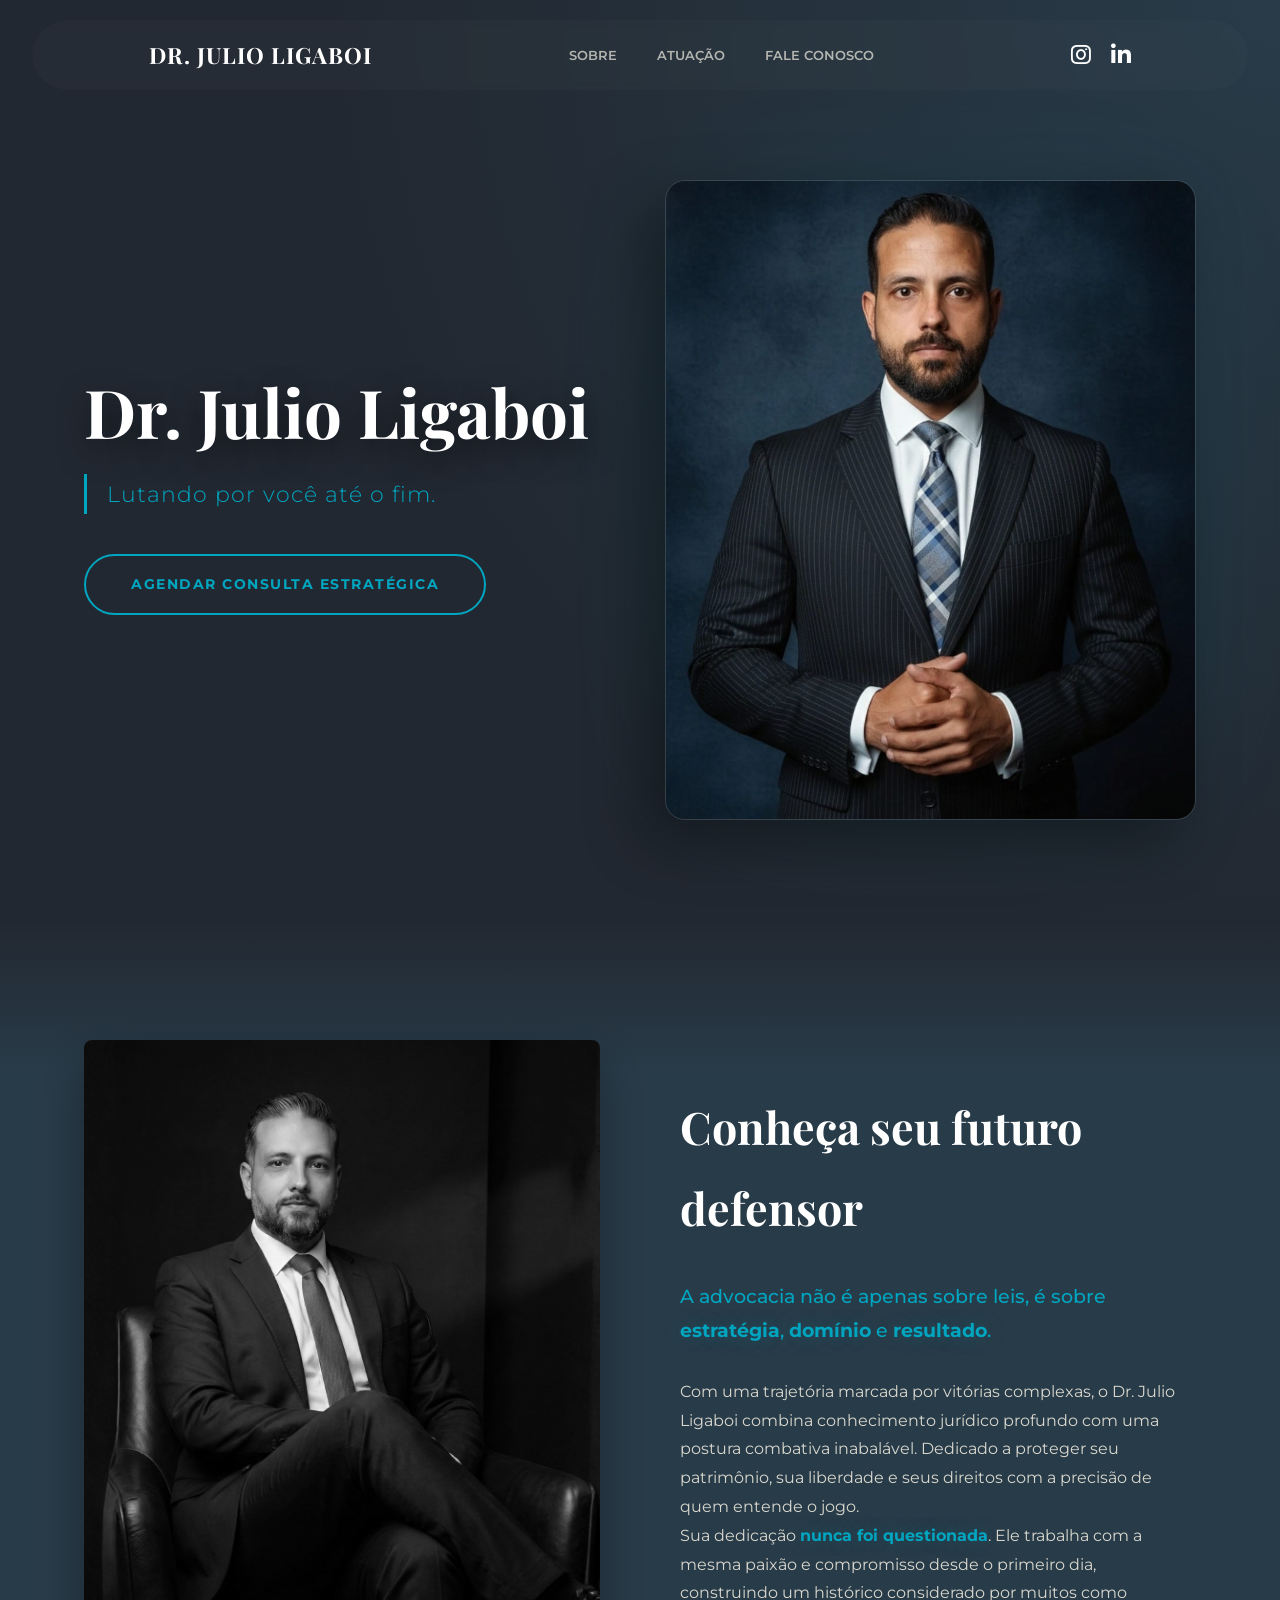
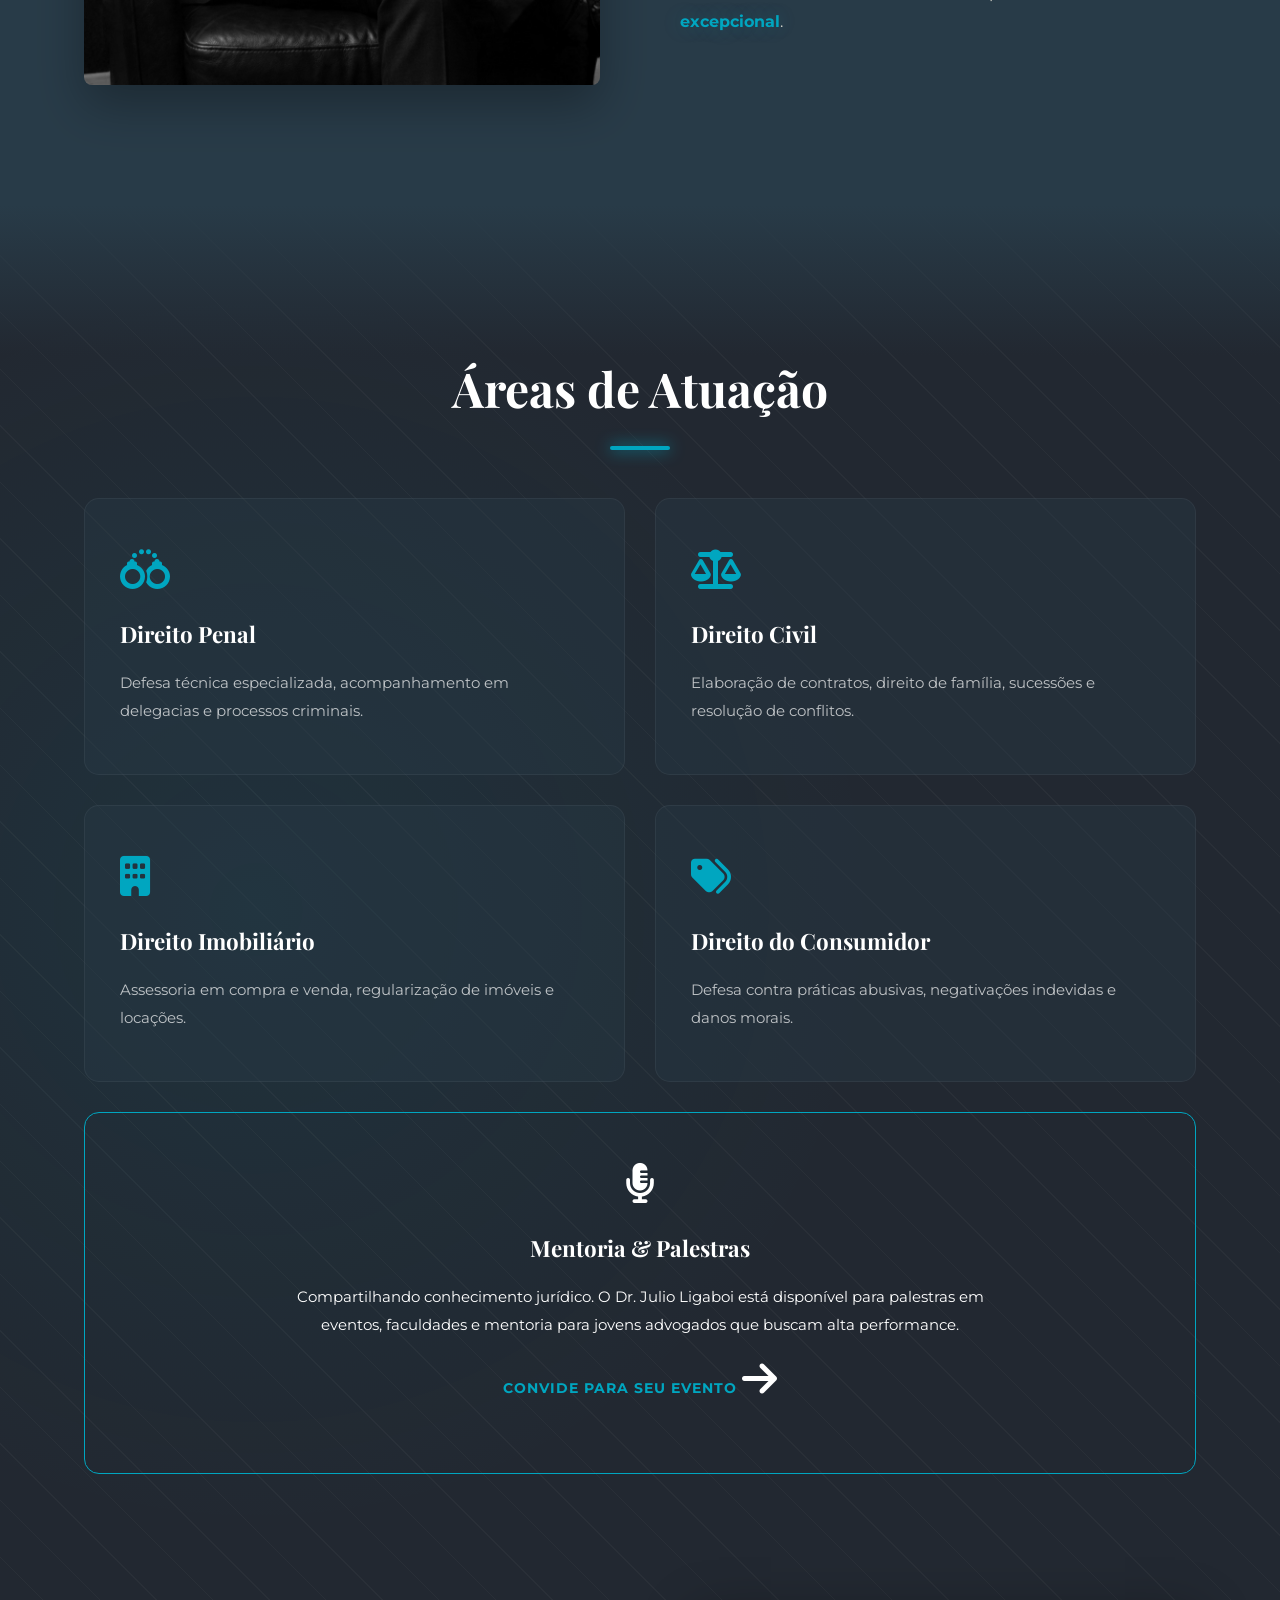
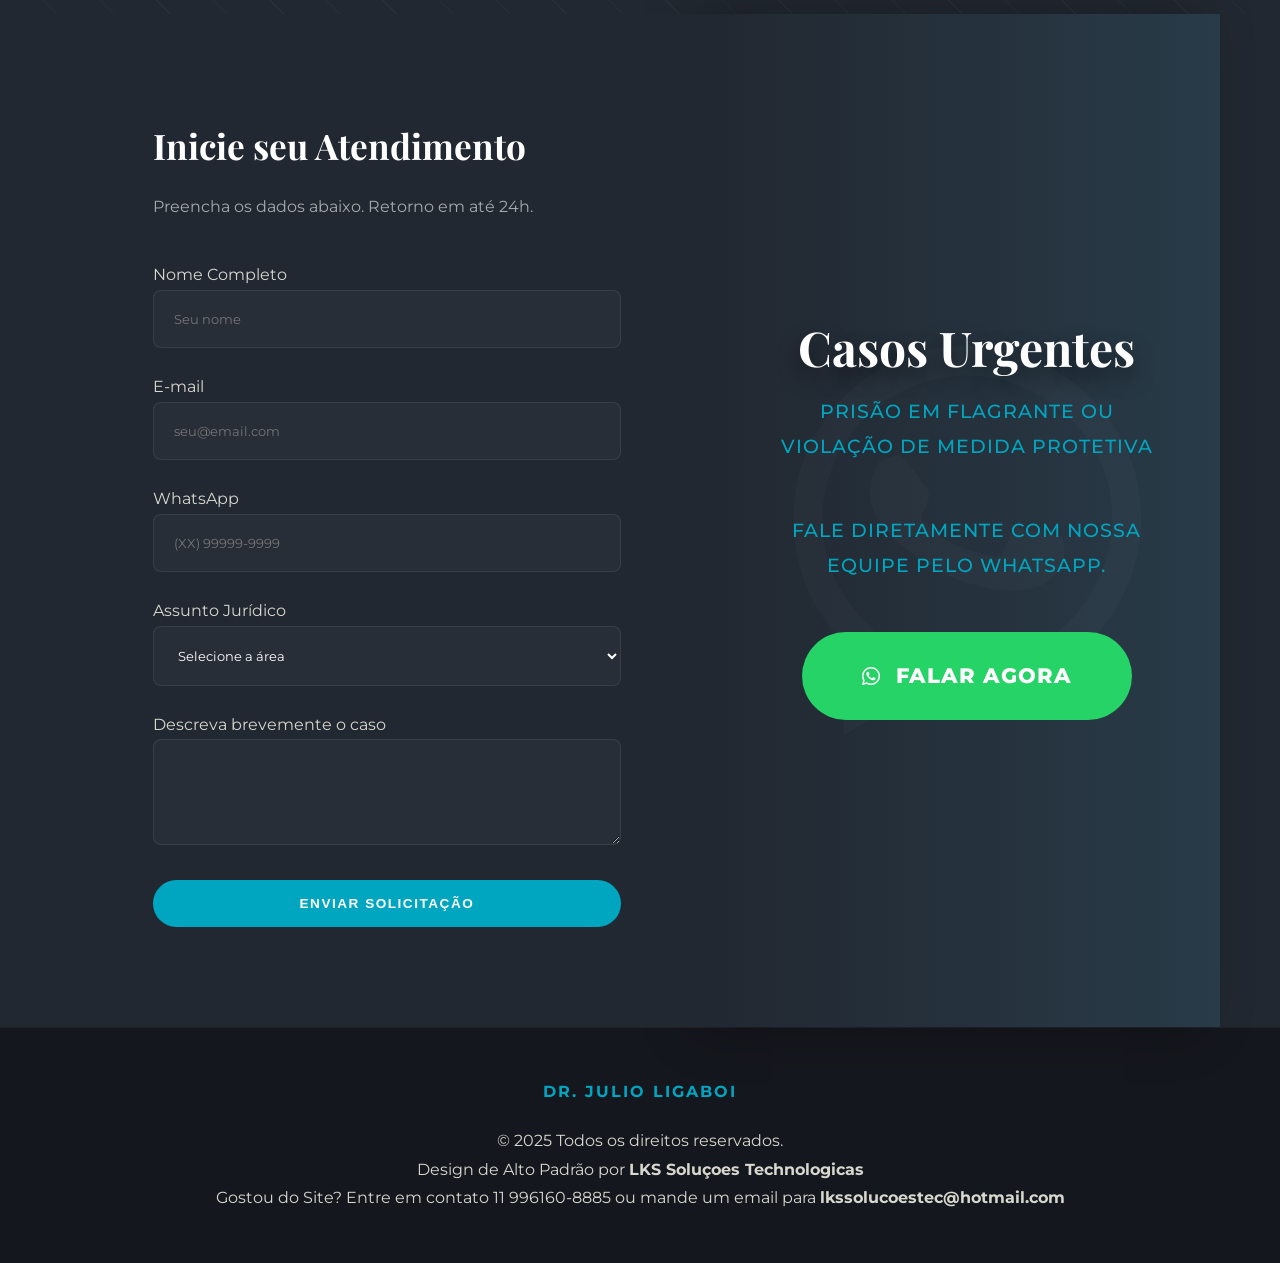
==== index.html @ 12467907 "Primeira versão: Site completo LKS" ====
<!DOCTYPE html>
<html lang="pt-br">
<head>
    <meta charset="UTF-8">
    <meta name="viewport" content="width=device-width, initial-scale=1.0">
    <meta name="description" content="Dr. Julio Ligaboi - Advocacia de Alta Performance. Especialista em Direito Civil, Criminal e Contratos. Lutando por você até o fim.">
    <meta name="keywords" content="advogado, direito, jurídico, advocacia, Dr. Julio Ligaboi, OAB, contratos, criminal, cível">
    <meta name="author" content="Singularidade Dev">
    <title>Dr. Julio Ligaboi | Advocacia de Elite</title>

    <link rel="preconnect" href="https://fonts.googleapis.com">
    <link rel="preconnect" href="https://fonts.gstatic.com" crossorigin>
    <link href="https://fonts.googleapis.com/css2?family=Montserrat:wght@300;400;500;600;700&family=Playfair+Display:ital,wght@0,400;0,700;1,400&display=swap" rel="stylesheet">
    
    <link rel="stylesheet" href="https://cdnjs.cloudflare.com/ajax/libs/font-awesome/6.4.0/css/all.min.css">

    <link rel="stylesheet" href="style.css">
</head>
<body>

    <header class="navbar" id="navbar">
        <div class="container navbar-container">
            <div class="logo">
                <a href="#">DR. JULIO LIGABOI</a>
            </div>
            
            <nav class="nav-links">
                <ul>
                    <li><a href="#sobre">Sobre</a></li>
                    <li><a href="#atuacao">Atuação</a></li>
                    <li><a href="#contato">Fale Conosco</a></li>
                </ul>
            </nav>

            <div class="social-icons">
                <a href="#" aria-label="Instagram"><i class="fa-brands fa-instagram"></i></a>
                <a href="#" aria-label="LinkedIn"><i class="fa-brands fa-linkedin-in"></i></a>
            </div>
            
            <div class="mobile-menu-icon">
                <i class="fa-solid fa-bars"></i>
            </div>
        </div>
    </header>

    <main>
        <section id="hero" class="hero-section has-abstract-bg">
            <div class="container hero-container">
                <div class="hero-text-col">
                    <h1>Dr. Julio Ligaboi</h1>
                    <p class="slogan">Lutando por você até o fim.</p>
                    <a href="#contato" class="btn btn-gold">Agendar Consulta Estratégica</a>
                </div>
                <div class="hero-image-col">
                    <img src="assets/Julio hero.jpeg" alt="Dr. Julio Ligaboi" class="hero-img">
                </div>
            </div>
            <div class="abstract-lines"></div>
        </section>

        <section id="sobre" class="about-section">
            <div class="container about-container">
                <div class="about-image-col">
                    <img src="assets/sobre.png"Dr. Julio em ação" class="about-img">
                </div>
                <div class="about-text-col">
                    <h2>Conheça seu futuro defensor</h2>
                    <p class="lead-text">A advocacia não é apenas sobre leis, é sobre <strong class="highlight">estratégia</strong>, <strong class="highlight">domínio</strong> e <strong class="highlight">resultado</strong>.</p>
                    <p>Com uma trajetória marcada por vitórias complexas, o Dr. Julio Ligaboi combina conhecimento jurídico profundo com uma postura combativa inabalável. Dedicado a proteger seu patrimônio, sua liberdade e seus direitos com a precisão de quem entende o jogo.</p>
                    <p>Sua dedicação <strong class="highlight">nunca foi questionada</strong>. Ele trabalha com a mesma paixão e compromisso desde o primeiro dia, construindo um histórico considerado por muitos como <strong class="highlight">excepcional</strong>.</p>
                </div>
            </div>
        </section>

        <section id="atuacao" class="services-section has-abstract-bg">
            <div class="container">
                <h2 class="section-title center">Áreas de Atuação</h2>
               <div class="services-grid layout-2-2-1">
    
    <div class="service-item">
        <i class="fa-solid fa-handcuffs"></i>
        <h3>Direito Penal</h3>
        <p>Defesa técnica especializada, acompanhamento em delegacias e processos criminais.</p>
    </div>

    <div class="service-item">
        <i class="fa-solid fa-scale-balanced"></i>
        <h3>Direito Civil</h3>
        <p>Elaboração de contratos, direito de família, sucessões e resolução de conflitos.</p>
    </div>

    <div class="service-item">
        <i class="fa-solid fa-building"></i>
        <h3>Direito Imobiliário</h3>
        <p>Assessoria em compra e venda, regularização de imóveis e locações.</p>
    </div>

    <div class="service-item">
        <i class="fa-solid fa-tags"></i>
        <h3>Direito do Consumidor</h3>
        <p>Defesa contra práticas abusivas, negativações indevidas e danos morais.</p>
    </div>

    <div class="service-item service-full">
        <i class="fa-solid fa-microphone-lines"></i>
        <h3>Mentoria & Palestras</h3>
        <p>Compartilhando conhecimento jurídico. O Dr. Julio Ligaboi está disponível para palestras em eventos, faculdades e mentoria para jovens advogados que buscam alta performance.</p>
        <a href="#contato" class="link-internal">Convide para seu evento <i class="fa-solid fa-arrow-right"></i></a>
    </div>

</div>
            <div class="abstract-lines-reverse"></div>
        </section>

        <section id="contato" class="contact-section">
            <div class="container contact-wrapper">
                
                <div class="contact-form-area">
                    <h3>Inicie seu Atendimento</h3>
                    <p>Preencha os dados abaixo. Retorno em até 24h.</p>
                    <form action="#" method="POST" class="form-elegant">
                        <div class="form-group">
                            <label for="nome">Nome Completo</label>
                            <input type="text" id="nome" name="nome" required placeholder="Seu nome">
                        </div>
                        <div class="form-group">
                            <label for="email">E-mail</label>
                            <input type="email" id="email" name="email" required placeholder="seu@email.com">
                        </div>
                        <div class="form-group">
                            <label for="whatsapp">WhatsApp</label>
                            <input type="tel" id="whatsapp" name="whatsapp" required placeholder="(XX) 99999-9999">
                        </div>
                        <div class="form-group">
                            <label for="assunto">Assunto Jurídico</label>
                            <select id="assunto" name="assunto">
                                <option value="" disabled selected>Selecione a área</option>
                                <option value="criminal">Direito Criminal</option>
                                <option value="civel">Cível / Contratos</option>
                                <option value="familia">Família / Pensão</option>
                                <option value="veiculos">Apreensão de Veículo</option>
                                <option value="outros">Outros assuntos</option>
                            </select>
                        </div>
                        <div class="form-group">
                            <label for="mensagem">Descreva brevemente o caso</label>
                            <textarea id="mensagem" name="mensagem" rows="4"></textarea>
                        </div>
                        <button type="submit" class="btn btn-gold btn-block">Enviar Solicitação</button>
                    </form>
                </div>

                <div class="contact-whatsapp-area">
                    <div class="whatsapp-content">
                        <h3>Casos Urgentes</h3>
                        <p>Prisão em Flagrante ou Violação de Medida Protetiva</p>
                        <p>Fale diretamente com nossa equipe pelo WhatsApp.</p>
                        <a href="https://wa.me/5500000000000" class="btn btn-whatsapp">
                            <i class="fa-brands fa-whatsapp"></i> Falar Agora
                        </a>
                    </div>
                </div>

            </div>
        </section>

    </main>

    <footer class="main-footer">
        <div class="container footer-content">
            <div class="footer-logo">
                <h4>DR. JULIO LIGABOI</h4>
            </div>
            <div class="footer-credits">
                <p>&copy; 2025 Todos os direitos reservados.</p>
                <p class="agency-tag">Design de Alto Padrão por <strong>LKS Soluçoes Technologicas</strong></p>
                <p>Gostou do Site? Entre em contato 11 996160-8885 ou mande um email para <strong>lkssolucoestec@hotmail.com</strong></strong></p>
            </div>
        </div>
    </footer>

    <script src="script.js"></script>
</body>
</html>
---- style.css ----
/* style.css - Versão "Turquoise Tech Luxury" */

/* =========================================
   1. Variáveis & Reset (Paleta Turquoise)
   ========================================= */
:root {
    /* Paleta baseada na imagem download (8).jpg */
    --bg-deep: #222831;      /* Preto Azulado (Base Profunda) */
    --bg-slate: #283b48;     /* Azul Ardósia (Transições) */
    --accent: #00a6c0;       /* Turquesa Neon (O "Ponto de Luz") */
    --text-light: #d8d7ce;   /* Branco Off-White (Texto e Contraste) */
    
    --glass-bg: rgba(34, 40, 49, 0.85); /* Vidro escuro */
    
    /* Fontes */
    --font-title: 'Playfair Display', serif;
    --font-body: 'Montserrat', sans-serif;
    
    /* Transições */
    --transition: all 0.4s cubic-bezier(0.25, 0.8, 0.25, 1);
}

* {
    margin: 0;
    padding: 0;
    box-sizing: border-box;
}

html { scroll-behavior: smooth; }

body {
    font-family: var(--font-body);
    background-color: var(--bg-deep);
    color: var(--text-light);
    line-height: 1.8;
    overflow-x: hidden;
}

a { text-decoration: none; color: inherit; transition: var(--transition); }
ul { list-style: none; }
img { max-width: 100%; display: block; }

/* Utilitários */
.container {
    width: 90%;
    max-width: 1200px;
    margin: 0 auto;
    padding: 0 20px;
}

.section-title {
    font-family: var(--font-title);
    font-size: 3rem;
    color: white; /* Mais brilho no título */
    margin-bottom: 3rem;
    position: relative;
    display: inline-block;
    z-index: 2;
}

.section-title.center { display: block; text-align: center; }

/* Detalhe sofisticado abaixo do título (Turquesa brilhante) */
.section-title::after {
    content: '';
    display: block;
    width: 60px;
    height: 4px;
    background: var(--accent);
    margin-top: 15px;
    box-shadow: 0 0 15px var(--accent); /* Efeito neon */
    border-radius: 2px;
}
.section-title.center::after { margin: 15px auto 0; }

.highlight {
    color: var(--accent);
    font-weight: 700;
    text-shadow: 0 0 20px rgba(0, 166, 192, 0.3);
}

/* Botões Modernos */
.btn {
    display: inline-block;
    padding: 16px 45px;
    font-weight: 700;
    text-transform: uppercase;
    letter-spacing: 1.5px;
    border-radius: 50px; /* Arredondado estilo pílula */
    cursor: pointer;
    font-size: 0.85rem;
    position: relative;
    overflow: hidden;
    z-index: 1;
    transition: var(--transition);
}

.btn-gold {
    background: transparent;
    border: 2px solid var(--accent);
    color: var(--accent);
}

.btn-gold:hover {
    background: var(--accent);
    color: var(--bg-deep);
    box-shadow: 0 0 30px rgba(0, 166, 192, 0.6);
    transform: translateY(-5px);
}

/* =========================================
   2. Elementos Abstratos & Transições
   ========================================= */

/* Fundo com padrão de linhas suaves (Tech Elegance) */
.has-abstract-bg {
    position: relative;
    background-image: 
        radial-gradient(circle at 20% 50%, rgba(0, 166, 192, 0.08) 0%, transparent 50%),
        repeating-linear-gradient(45deg, rgba(255,255,255,0.03) 0px, rgba(255,255,255,0.03) 1px, transparent 1px, transparent 40px);
}

/* Divisores de Seção (Gradient suave para evitar linhas duras) */
.section-divider {
    height: 100px;
    width: 100%;
    background: linear-gradient(to bottom, var(--bg-deep), var(--bg-slate));
}

.section-divider-reverse {
    height: 100px;
    width: 100%;
    background: linear-gradient(to bottom, var(--bg-slate), var(--bg-deep));
}

/* =========================================
   3. Navbar (Glassmorphism Arredondado)
   ========================================= */
.navbar {
    position: fixed;
    top: 20px; /* Flutua um pouco abaixo do topo */
    left: 50%;
    transform: translateX(-50%);
    width: 95%;
    max-width: 1300px;
    padding: 15px 40px;
    z-index: 1000;
    transition: 0.5s ease;
    border-radius: 60px; /* Bordas bem arredondadas */
    background: rgba(255, 255, 255, 0.02); /* Quase invisível no topo */
    backdrop-filter: blur(3px);
}

/* Estado Rola (Scrolled) */
.navbar.scrolled {
    background: rgba(34, 40, 49, 0.8); /* Fundo escuro semitransparente */
    backdrop-filter: blur(20px); /* Blur intenso estilo iOS */
    border: 1px solid rgba(255, 255, 255, 0.1);
    box-shadow: 0 10px 30px rgba(0,0,0,0.5);
    padding: 12px 40px;
    top: 10px;
}

.navbar-container {
    display: flex;
    justify-content: space-between;
    align-items: center;
}

.logo a {
    font-family: var(--font-title);
    font-size: 1.4rem;
    font-weight: 700;
    color: white;
    letter-spacing: 1px;
}

.nav-links ul { display: flex; gap: 40px; }

.nav-links a {
    font-size: 0.8rem;
    font-weight: 600;
    text-transform: uppercase;
    color: var(--text-light);
    opacity: 0.8;
    position: relative;
}

.nav-links a:hover { opacity: 1; color: var(--accent); }

/* Ícones Sociais (Maiores e com Efeito) */
.social-icons { display: flex; gap: 20px; align-items: center; }

.social-icons a { 
    color: white; 
    font-size: 1.4rem; /* Maior */
    transition: var(--transition);
    display: flex; align-items: center;
}

.social-icons a:hover { 
    transform: scale(1.3) rotate(5deg); /* Aumenta e gira levemente */
    color: var(--accent); 
    text-shadow: 0 0 15px var(--accent);
}

.mobile-menu-icon { display: none; color: white; font-size: 1.5rem; cursor: pointer; }

/* =========================================
   4. Hero Section (Impacto Profundo)
   ========================================= */
.hero-section {
    padding-top: 180px;
    padding-bottom: 100px;
    min-height: 100vh;
    display: flex;
    align-items: center;
    /* Degradê sutil de fundo */
    background: radial-gradient(circle at top right, #283b48 0%, var(--bg-deep) 60%);
}

.hero-container {
    display: flex;
    align-items: center;
    justify-content: space-between;
    gap: 50px;
    z-index: 2;
}

.hero-text-col { flex: 1; }

.hero-text-col h1 {
    font-family: var(--font-title);
    font-size: 4.2rem;
    line-height: 1.1;
    color: white;
    margin-bottom: 25px;
    text-shadow: 0 10px 30px rgba(0,0,0,0.5);
}

.hero-text-col .slogan {
    font-size: 1.4rem;
    font-weight: 300;
    color: var(--accent);
    margin-bottom: 40px;
    border-left: 3px solid var(--accent);
    padding-left: 20px;
    letter-spacing: 1px;
}

.hero-image-col { flex: 1; display: flex; justify-content: flex-end; position: relative; }

.hero-img {
    border-radius: 20px; /* Bordas suaves */
    box-shadow: -20px 20px 60px rgba(0,0,0,0.4);
    border: 1px solid rgba(255,255,255,0.1);
    position: relative; z-index: 2;
}

/* Efeito de luz atrás da imagem */
.hero-image-col::after {
    content: '';
    position: absolute;
    top: 50%; left: 50%;
    transform: translate(-50%, -50%);
    width: 80%; height: 80%;
    background: var(--accent);
    filter: blur(80px); /* Glow intenso */
    opacity: 0.2;
    z-index: 1;
}

/* =========================================
   5. Seção Sobre (Transição Slate)
   ========================================= */
.about-section {
    padding: 120px 0;
    /* Fundo Slate para contraste suave */
    background-color: var(--bg-slate);
    position: relative;
}

/* Linha decorativa no topo (Fade in) */
.about-section::before {
    content: ''; position: absolute; top: 0; left: 0; width: 100%; height: 150px;
    background: linear-gradient(to bottom, var(--bg-deep), transparent);
}

.about-container { display: flex; align-items: center; gap: 80px; position: relative; z-index: 2; }

.about-image-col { flex: 1; }
.about-img {
    border-radius: 8px;
    filter: grayscale(100%); /* Preto e Branco elegante */
    transition: 0.5s;
    box-shadow: 0 20px 50px rgba(0,0,0,0.3);
}

.about-img:hover { filter: grayscale(0%); transform: scale(1.02); }

.about-text-col { flex: 1; }
.about-text-col h2 {
    font-family: var(--font-title);
    font-size: 2.8rem;
    color: white;
    margin-bottom: 30px;
}

.about-text-col .lead-text {
    font-size: 1.2rem;
    color: var(--accent);
    margin-bottom: 30px;
    font-weight: 500;
}

/* =========================================
   6. Áreas de Atuação (Cards Elegantes)
   ========================================= */
.services-section {
    padding: 140px 0;
    background-color: var(--bg-deep); /* Volta para o escuro */
}

/* Transição do Slate para o Deep */
.services-section::before {
    content: ''; position: absolute; top: 0; left: 0; width: 100%; height: 150px;
    background: linear-gradient(to bottom, var(--bg-slate), transparent);
}

.services-grid {
    display: grid;
    grid-template-columns: repeat(auto-fit, minmax(320px, 1fr));
    gap: 30px;
    position: relative; z-index: 2;
}

.service-item {
    background: rgba(40, 59, 72, 0.4); /* Fundo muito sutil */
    padding: 50px 35px;
    border-radius: 15px;
    border: 1px solid rgba(255,255,255,0.05);
    transition: var(--transition);
}

.service-item:hover {
    background: rgba(40, 59, 72, 0.8);
    transform: translateY(-10px);
    border-color: var(--accent);
    box-shadow: 0 20px 40px rgba(0,0,0,0.3);
}

.service-item i {
    font-size: 2.5rem;
    color: var(--accent);
    margin-bottom: 25px;
    transition: 0.3s;
}

.service-item:hover i { transform: scale(1.2); text-shadow: 0 0 15px var(--accent); }

.service-item h3 {
    color: white;
    margin-bottom: 15px;
    font-family: var(--font-title);
    font-size: 1.4rem;
}

.service-item p { color: rgba(255,255,255,0.7); font-size: 0.95rem; }

/* =========================================
   7. Contato Split (Alinhamento Perfeito)
   ========================================= */
.contact-section { 
    padding: 0; 
    background-color: #1a1c24; /* Mais escuro ainda para o fim */
}

.contact-wrapper {
    display: flex; 
    flex-wrap: wrap;
    align-items: stretch; /* O SEGREDO: Estica para altura igual */
    width: 100%;
}

/* Lado Esquerdo: Form */
.contact-form-area {
    flex: 1;
    padding: 100px 5%;
    background: var(--bg-deep);
    display: flex; flex-direction: column; justify-content: center;
}

.contact-form-area h3 { color: white; margin-bottom: 10px; font-size: 2rem; font-family: var(--font-title); }

.form-elegant input, .form-elegant select, .form-elegant textarea {
    width: 100%;
    padding: 18px;
    margin-bottom: 25px;
    background-color: rgba(255,255,255,0.03);
    border: 1px solid rgba(255,255,255,0.1);
    color: white;
    border-radius: 8px;
    font-family: var(--font-body);
}

.form-elegant input:focus, .form-elegant textarea:focus {
    outline: none;
    border-color: var(--accent);
    box-shadow: 0 0 10px rgba(0, 166, 192, 0.2);
}

.btn-block { width: 100%; background: var(--accent); color: white; border: none; }
.btn-block:hover { background: #008fa6; box-shadow: 0 0 20px rgba(0, 166, 192, 0.4); }

/* =========================================
   7. Contato Split (Refinado & Pulsante)
   ========================================= */

/* Animação de Pulso para o Botão */
@keyframes pulse-green {
    0% {
        transform: scale(1);
        box-shadow: 0 0 0 0 rgba(37, 211, 102, 0.7);
    }
    70% {
        transform: scale(1.05);
        box-shadow: 0 0 0 20px rgba(37, 211, 102, 0); /* Efeito de onda */
    }
    100% {
        transform: scale(1);
        box-shadow: 0 0 0 0 rgba(37, 211, 102, 0);
    }
}

.contact-section { 
    padding: 0; 
    /* Fundo base escuro */
    background-color: var(--bg-deep); 
    position: relative;
    z-index: 5;
}

.contact-wrapper {
    display: flex; 
    flex-wrap: wrap;
    align-items: stretch; 
    width: 100%;
}

/* Lado Esquerdo: Formulário */
.contact-form-area {
    flex: 1.2; /* Dá um pouco mais de espaço horizontal ao form */
    padding: 100px 8%; /* Mais respiro lateral */
    background: var(--bg-deep);
    display: flex; 
    flex-direction: column; 
    justify-content: center;
    position: relative;
    z-index: 2;
}

.contact-form-area h3 { 
    color: white; 
    margin-bottom: 15px; 
    font-size: 2.2rem; 
    font-family: var(--font-title); 
}

.contact-form-area p {
    color: rgba(255,255,255,0.6);
    margin-bottom: 40px;
    font-size: 1rem;
}

.form-elegant input, .form-elegant select, .form-elegant textarea {
    width: 100%;
    padding: 20px; /* Inputs mais altos e luxuosos */
    margin-bottom: 25px;
    background-color: rgba(255,255,255,0.03);
    border: 1px solid rgba(255,255,255,0.08); /* Borda quase invisível */
    color: white;
    border-radius: 8px;
    font-family: var(--font-body);
    transition: var(--transition);
}

.form-elegant input:focus, .form-elegant textarea:focus {
    outline: none;
    border-color: var(--accent);
    background-color: rgba(0, 166, 192, 0.05); /* Leve toque turquesa no fundo */
    box-shadow: 0 0 15px rgba(0, 166, 192, 0.1);
}

.btn-block { width: 100%; background: var(--accent); color: white; border: none; }
.btn-block:hover { background: #008fa6; box-shadow: 0 10px 30px rgba(0, 166, 192, 0.3); }

/* Lado Direito: WhatsApp (Redesenhado) */
.contact-whatsapp-area {
    flex: 1;
    /* Degradê suave da esquerda (cor do form) para direita (cor slate) */
    background: linear-gradient(90deg, var(--bg-deep) 0%, var(--bg-slate) 100%);
    padding: 100px 5%;
    display: flex; 
    flex-direction: column; 
    justify-content: center; 
    align-items: center;
    text-align: center;
    position: relative;
    overflow: hidden;
    /* Sombra suave à esquerda para criar profundidade sobre o form */
    box-shadow: -20px 0 50px rgba(0,0,0,0.3); 
    border-left: none; /* Removemos a linha dura */
}

/* Ícone de fundo gigante decorativo */
.contact-whatsapp-area::before {
    content: '\f232'; /* FontAwesome WhatsApp Icon */
    font-family: "Font Awesome 6 Brands";
    position: absolute;
    top: 50%; left: 50%;
    transform: translate(-50%, -50%) rotate(-15deg);
    font-size: 25rem;
    color: rgba(255,255,255,0.02); /* Muito sutil */
    z-index: 1;
    pointer-events: none;
}

.whatsapp-content {
    position: relative;
    z-index: 2;
    max-width: 450px; /* Limita largura para não espalhar o texto */
}

/* Título de Impacto */
.whatsapp-content h3 {
    font-family: var(--font-title);
    font-size: 3.0rem; /* Muito maior */
    line-height: 1.1;
    color: white;
    margin-bottom: 20px;
    text-shadow: 0 10px 20px rgba(0,0,0,0.5);
}

/* Subtítulo de Ação */
.whatsapp-content p {
    font-family: var(--font-body);
    font-size: 1.2rem;
    color: var(--accent); /* Cor turquesa para destacar */
    margin-bottom: 50px;
    font-weight: 500;
    letter-spacing: 1px;
    text-transform: uppercase;
}

/* Botão WhatsApp Pulsante */
.btn-whatsapp {
    display: inline-flex; 
    align-items: center; 
    justify-content: center; 
    gap: 15px;
    padding: 25px 60px; /* Botão generoso */
    background-color: #25D366;
    color: white;
    font-weight: 800; /* Extra bold */
    border-radius: 100px;
    font-size: 1.3rem;
    text-transform: uppercase;
    letter-spacing: 1px;
    /* Aplica a animação criada acima */
    animation: pulse-green 2s infinite;
    cursor: pointer;
    text-decoration: none;
}

.btn-whatsapp:hover { 
    background-color: #1ebe57; 
    animation: none; /* Para a animação no hover para feedback estático */
    transform: scale(1.1); /* Cresce um pouco */
    box-shadow: 0 10px 40px rgba(37, 211, 102, 0.5);
}

/* Responsividade do Contato */
@media (max-width: 900px) {
    .contact-wrapper { flex-direction: column; }
    
    .contact-whatsapp-area {
        padding: 80px 20px;
        background: linear-gradient(180deg, var(--bg-deep) 0%, var(--bg-slate) 100%); /* Degradê vertical no mobile */
        box-shadow: inset 0 20px 20px -20px rgba(0,0,0,0.5); /* Sombra interna no topo */
    }
    
    .whatsapp-content h3 { font-size: 2.5rem; }
    .btn-whatsapp { width: 100%; padding: 20px; }
}

/* =========================================
   8. Footer & Mobile
   ========================================= */
.main-footer {
    padding: 50px 0;
    background-color: #15171e;
    text-align: center;
    border-top: 1px solid rgba(255,255,255,0.05);
}
.footer-logo h4 { color: var(--accent); letter-spacing: 2px; margin-bottom: 20px; }

@media (max-width: 992px) {
    .hero-text-col h1 { font-size: 3.5rem; }
}

@media (max-width: 768px) {
    .navbar { top: 0; width: 100%; border-radius: 0; padding: 15px 20px; }
    .navbar.scrolled { top: 0; padding: 15px 20px; border-radius: 0; }
    .hero-section { padding-top: 120px; text-align: center; }
    .hero-container, .about-container { flex-direction: column-reverse; }
    .contact-wrapper { flex-direction: column; }
    
    .nav-links { display: none; } 
    .mobile-menu-icon { display: block; }
    
    .nav-links.active {
        display: flex; position: fixed; top: 70px; left: 0; width: 100%;
        background-color: var(--bg-deep); padding: 30px; flex-direction: column;
        border-bottom: 1px solid var(--accent);
    }
}

/* Layout Específico 2x2+1 para Serviços */
.services-grid.layout-2-2-1 {
    display: grid;
    /* Força exatamente 2 colunas de tamanho igual */
    grid-template-columns: 1fr 1fr; 
    gap: 30px;
}

/* Estilo do Card Full (Mentoria) */
.service-item.service-full {
    /* Faz o card ocupar todas as colunas da linha (de 1 até o final) */
    grid-column: 1 / -1; 
    
    /* Destaque visual para diferenciar */
    background: linear-gradient(135deg, var(--blue-main), var(--blue-deep));
    text-align: center;
    border: 1px solid var(--accent); /* Borda sutil na cor de destaque */
}

/* Ajustes de texto dentro do card full */
.service-item.service-full h3,
.service-item.service-full p, 
.service-item.service-full i {
    color: white; /* Garante leitura no fundo azul */
}

.service-item.service-full p {
    max-width: 700px;
    margin: 10px auto 20px; /* Centraliza o texto */
}

.link-internal {
    color: var(--accent); /* Cor dourada/turquesa dependendo da sua paleta atual */
    font-weight: 700;
    text-transform: uppercase;
    font-size: 0.9rem;
    letter-spacing: 1px;
}

/* Responsividade Mobile (Volta para 1 coluna) */
@media (max-width: 768px) {
    .services-grid.layout-2-2-1 {
        grid-template-columns: 1fr; /* Uma coluna só no celular */
    }
    /* No celular o full continua sendo full, mas em 1 coluna */
    .service-item.service-full {
        grid-column: auto; 
    }
}
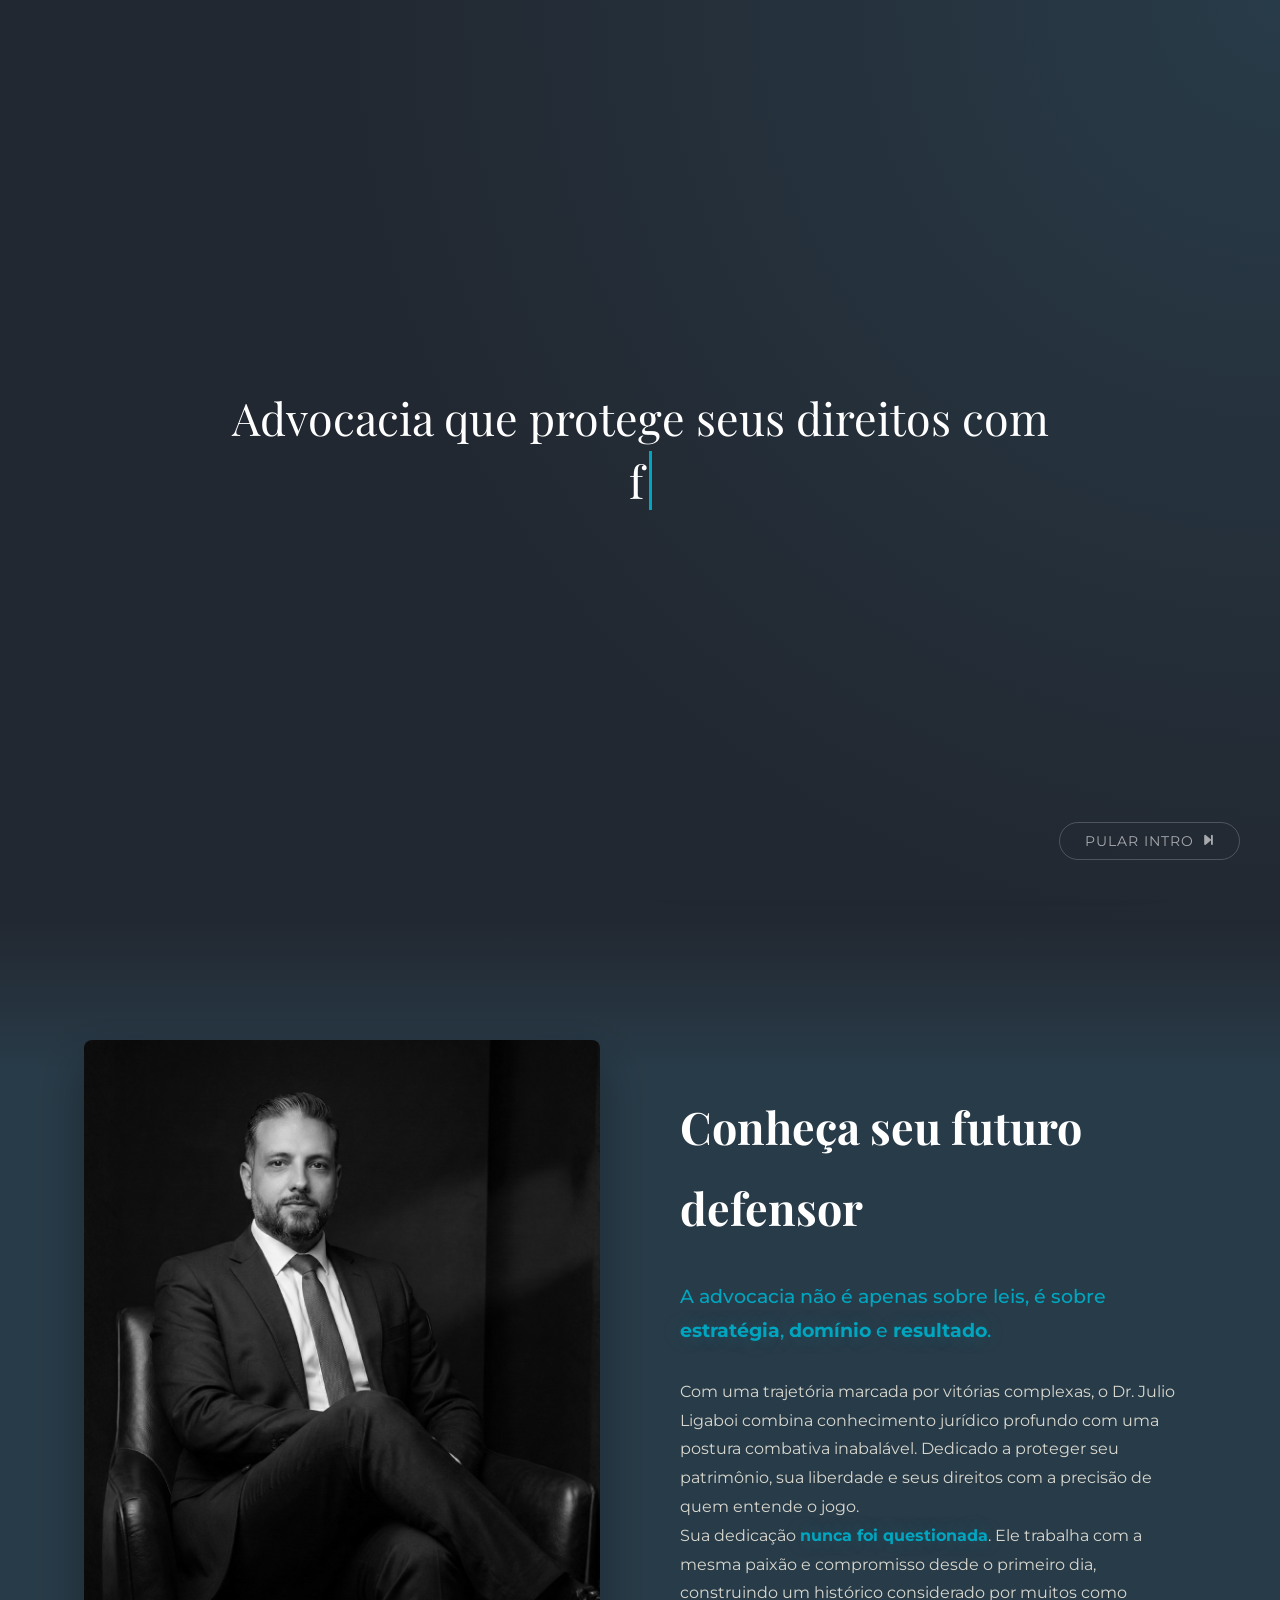
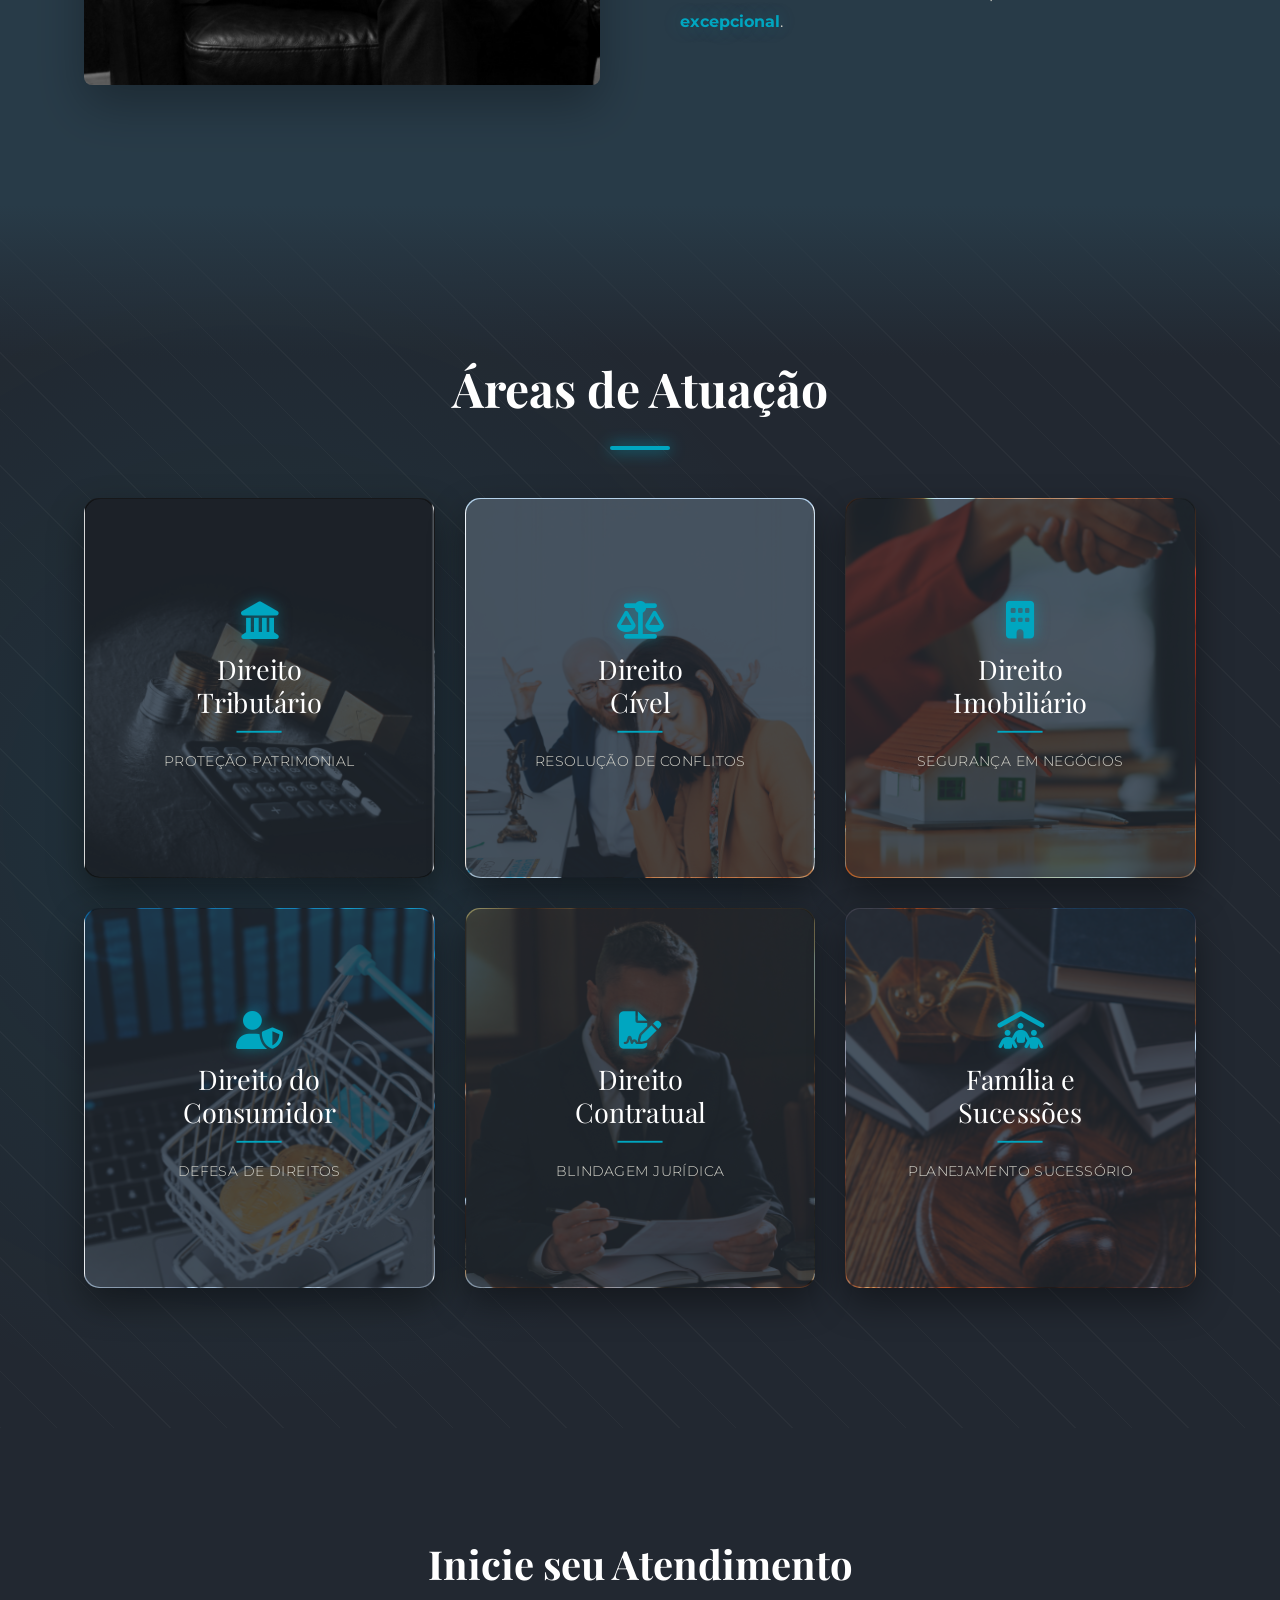
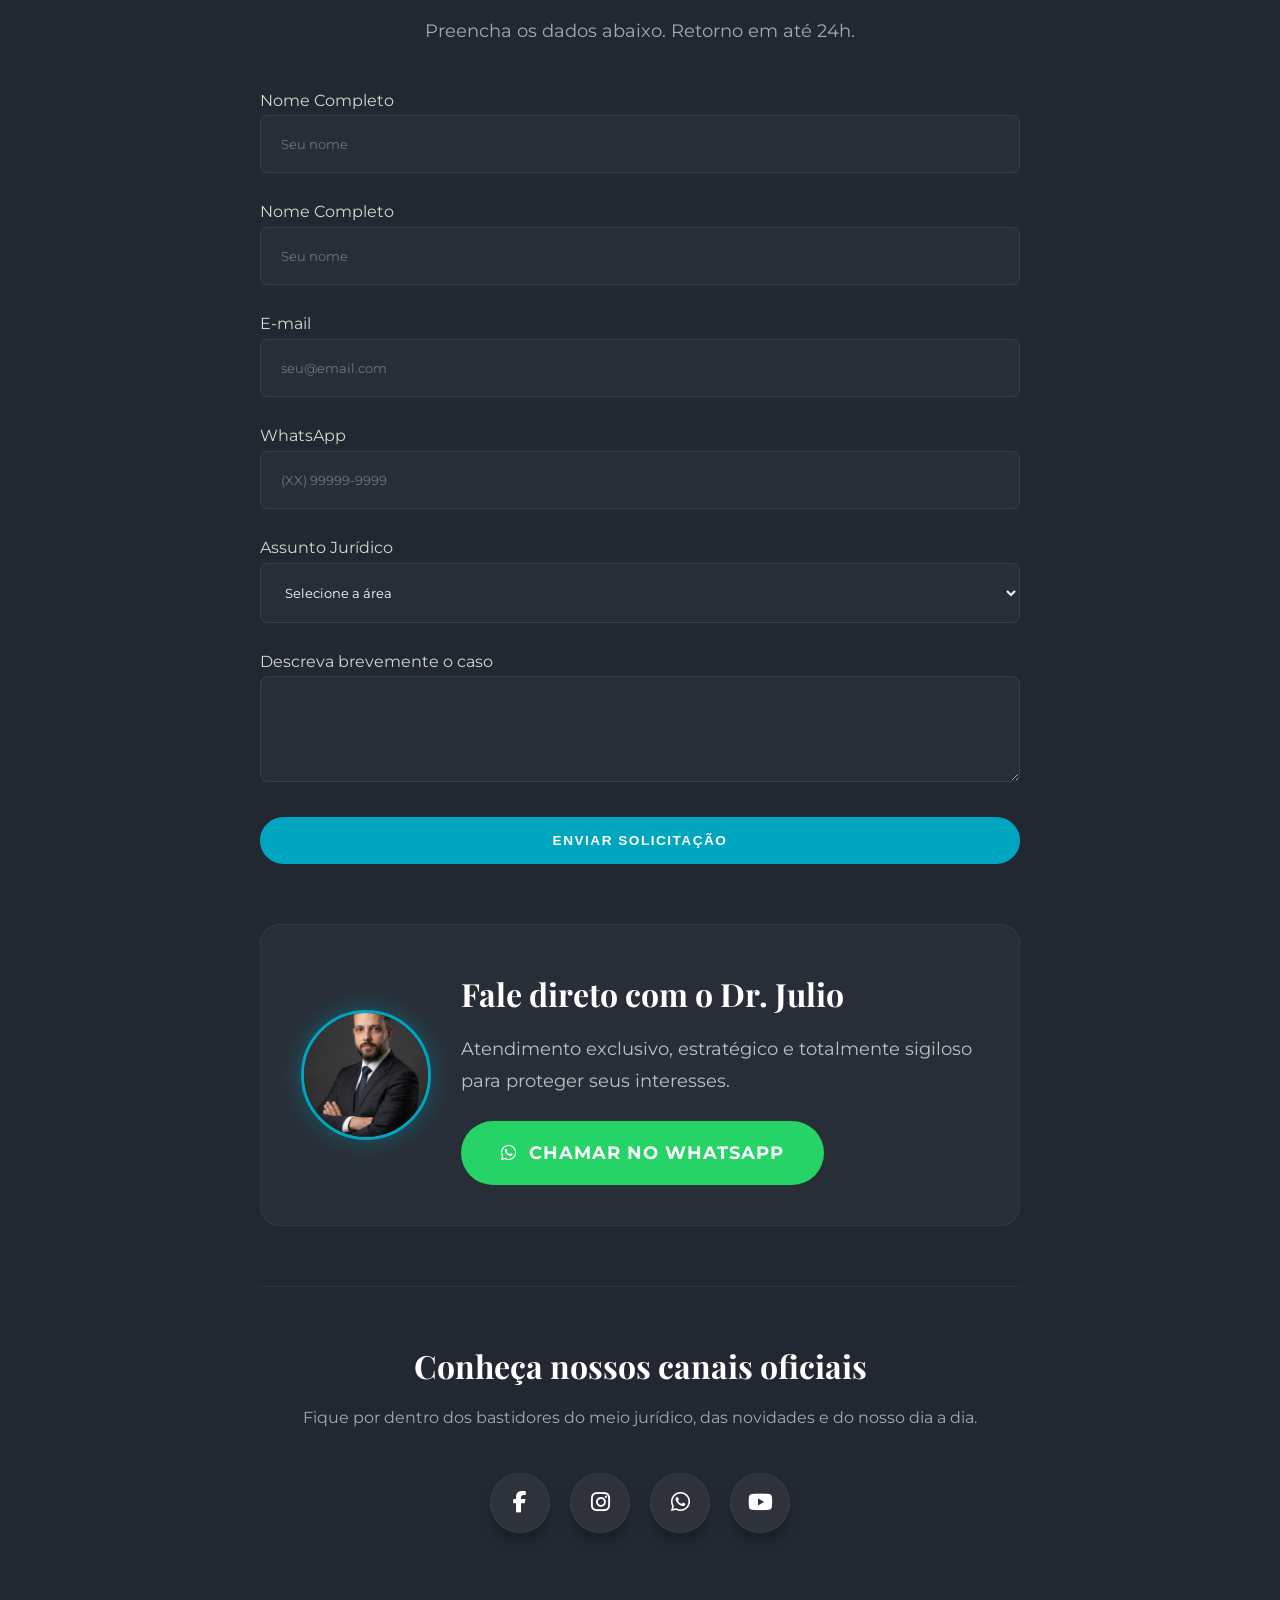
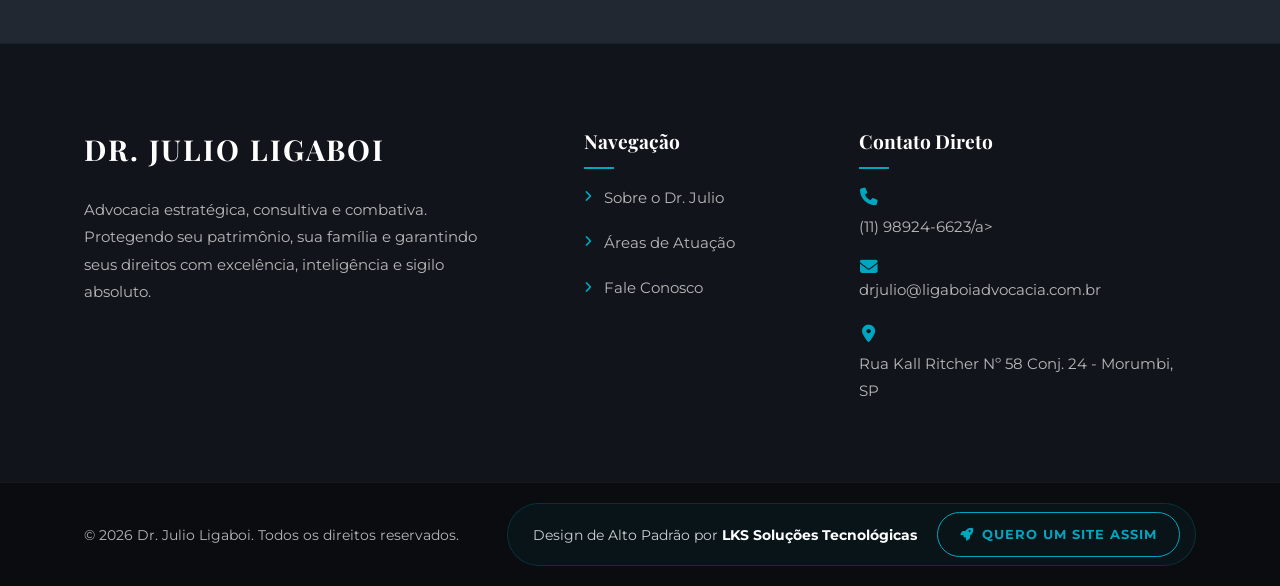
==== commit 971c0daf: "feat: versão final do site Dr. Julio Ligaboi com integrações e animações" ====
--- a/index.html
+++ b/index.html
@@ -18,6 +18,16 @@
 </head>
 <body>
 
+    <div id="preloader" class="preloader-bg" onclick="skipIntro()">
+        <div class="preloader-content">
+            <span id="typewriter-text" class="typewriter"></span>
+        </div>
+        
+        <button class="skip-btn" onclick="event.stopPropagation(); skipIntro()">
+            Pular Intro <i class="fa-solid fa-forward-step"></i>
+        </button>
+    </div>
+
     <header class="navbar" id="navbar">
         <div class="container navbar-container">
             <div class="logo">
@@ -33,8 +43,7 @@
             </nav>
 
             <div class="social-icons">
-                <a href="#" aria-label="Instagram"><i class="fa-brands fa-instagram"></i></a>
-                <a href="#" aria-label="LinkedIn"><i class="fa-brands fa-linkedin-in"></i></a>
+                <a href="https://www.instagram.com/adv.julioligaboi?utm_source=ig_web_button_share_sheet&igsh=ZDNlZDc0MzIxNw==" aria-label="Instagram"><i class="fa-brands fa-instagram"></i></a>
             </div>
             
             <div class="mobile-menu-icon">
@@ -53,6 +62,17 @@
                 </div>
                 <div class="hero-image-col">
                     <img src="assets/Julio hero.jpeg" alt="Dr. Julio Ligaboi" class="hero-img">
+                    
+                    <div class="oab-badge">
+                        <div class="oab-icon">
+                            <i class="fa-solid fa-scale-balanced"></i>
+                        </div>
+                        <div class="oab-info">
+                            <span class="oab-title">OAB/SP Ativa</span>
+                            <span class="oab-number">544.494</span> 
+                        </div>
+                    </div>
+
                 </div>
             </div>
             <div class="abstract-lines"></div>
@@ -75,50 +95,139 @@
         <section id="atuacao" class="services-section has-abstract-bg">
             <div class="container">
                 <h2 class="section-title center">Áreas de Atuação</h2>
-               <div class="services-grid layout-2-2-1">
-    
-    <div class="service-item">
-        <i class="fa-solid fa-handcuffs"></i>
-        <h3>Direito Penal</h3>
-        <p>Defesa técnica especializada, acompanhamento em delegacias e processos criminais.</p>
-    </div>
-
-    <div class="service-item">
-        <i class="fa-solid fa-scale-balanced"></i>
-        <h3>Direito Civil</h3>
-        <p>Elaboração de contratos, direito de família, sucessões e resolução de conflitos.</p>
-    </div>
-
-    <div class="service-item">
-        <i class="fa-solid fa-building"></i>
-        <h3>Direito Imobiliário</h3>
-        <p>Assessoria em compra e venda, regularização de imóveis e locações.</p>
-    </div>
-
-    <div class="service-item">
-        <i class="fa-solid fa-tags"></i>
-        <h3>Direito do Consumidor</h3>
-        <p>Defesa contra práticas abusivas, negativações indevidas e danos morais.</p>
-    </div>
-
-    <div class="service-item service-full">
-        <i class="fa-solid fa-microphone-lines"></i>
-        <h3>Mentoria & Palestras</h3>
-        <p>Compartilhando conhecimento jurídico. O Dr. Julio Ligaboi está disponível para palestras em eventos, faculdades e mentoria para jovens advogados que buscam alta performance.</p>
-        <a href="#contato" class="link-internal">Convide para seu evento <i class="fa-solid fa-arrow-right"></i></a>
-    </div>
+                
+                <div class="wrapper">
+                    <div class="cols">
+                        
+                        <div class="col" ontouchstart="this.classList.toggle('hover');">
+                            <div class="flip-container">
+                                <div class="front" style="background-image: url('assets/tributario.png')">
+                                    <div class="inner">
+                                        <i class="fa-solid fa-landmark card-icon"></i>
+                                        <p>Direito<br>Tributário</p>
+                                        <span>Proteção Patrimonial</span>
+                                    </div>
+                                </div>
+                                <div class="back">
+                                    <div class="inner">
+                                        <p>Planejamento, consultoria e contencioso tributário para proteção e otimização do seu patrimônio empresarial e pessoal.</p>
+                                    </div>
+                                </div>
+                            </div>
+                        </div>
+
+                        <div class="col" ontouchstart="this.classList.toggle('hover');">
+                            <div class="flip-container">
+                                <div class="front" style="background-image: url('assets/civel.png')">
+                                    <div class="inner">
+                                        <i class="fa-solid fa-scale-balanced card-icon"></i>
+                                        <p>Direito<br>Cível</p>
+                                        <span>Resolução de Conflitos</span>
+                                    </div>
+                                </div>
+                                <div class="back">
+                                    <div class="inner">
+                                        <p>Atuação estratégica em litígios complexos, indenizações e resolução de conflitos com foco absoluto em resultados.</p>
+                                    </div>
+                                </div>
+                            </div>
+                        </div>
+
+                        <div class="col" ontouchstart="this.classList.toggle('hover');">
+                            <div class="flip-container">
+                               <div class="front" style="background-image: url('assets/imobiliario.png')">
+                                    <div class="inner">
+                                        <i class="fa-solid fa-building card-icon"></i>
+                                        <p>Direito<br>Imobiliário</p>
+                                        <span>Segurança em Negócios</span>
+                                    </div>
+                                </div>
+                                <div class="back">
+                                    <div class="inner">
+                                        <p>Assessoria completa em compra e venda, regularização de imóveis, leilões e estruturação de negócios imobiliários.</p>
+                                    </div>
+                                </div>
+                            </div>
+                        </div>
+
+                        <div class="col" ontouchstart="this.classList.toggle('hover');">
+                            <div class="flip-container">
+                                <div class="front" style="background-image: url('assets/consumidor.png')">
+                                    <div class="inner">
+                                        <i class="fa-solid fa-user-shield card-icon"></i>
+                                        <p>Direito do<br>Consumidor</p>
+                                        <span>Defesa de Direitos</span>
+                                    </div>
+                                </div>
+                                <div class="back">
+                                    <div class="inner">
+                                        <p>Defesa implacável contra práticas abusivas, negativações indevidas e reparação por danos morais e materiais.</p>
+                                    </div>
+                                </div>
+                            </div>
+                        </div>
+
+                        <div class="col" ontouchstart="this.classList.toggle('hover');">
+                            <div class="flip-container">
+                                <div class="front" style="background-image: url('assets/contratual.png')">
+                                    <div class="inner">
+                                        <i class="fa-solid fa-file-signature card-icon"></i>
+                                        <p>Direito<br>Contratual</p>
+                                        <span>Blindagem Jurídica</span>
+                                    </div>
+                                </div>
+                                <div class="back">
+                                    <div class="inner">
+                                        <p>Elaboração, revisão e blindagem de contratos para garantir segurança jurídica e prevenir litígios futuros.</p>
+                                    </div>
+                                </div>
+                            </div>
+                        </div>
+
+                        <div class="col" ontouchstart="this.classList.toggle('hover');">
+                            <div class="flip-container">
+                                <div class="front" style="background-image: url('assets/6.png')">
+                                    <div class="inner">
+                                        <i class="fa-solid fa-people-roof card-icon"></i>
+                                        <p>Família e<br>Sucessões</p>
+                                        <span>Planejamento Sucessório</span>
+                                    </div>
+                                </div>
+                                <div class="back">
+                                    <div class="inner">
+                                        <p>Atendimento humanizado e discreto em divórcios, partilhas, inventários e planejamento sucessório patrimonial.</p>
+                                    </div>
+                                </div>
+                            </div>
+                        </div>
+
+                    </div>
+                </div>
+                </div>
+            <div class="abstract-lines-reverse"></div>
+        </section>
 
 </div>
             <div class="abstract-lines-reverse"></div>
         </section>
 
         <section id="contato" class="contact-section">
-            <div class="container contact-wrapper">
+            <div class="container contact-container-centered">
                 
-                <div class="contact-form-area">
-                    <h3>Inicie seu Atendimento</h3>
-                    <p>Preencha os dados abaixo. Retorno em até 24h.</p>
-                    <form action="#" method="POST" class="form-elegant">
+                <div class="contact-form-area centered-form">
+                    <h3 class="text-center">Inicie seu Atendimento</h3>
+                    <p class="text-center subtitle-form">Preencha os dados abaixo. Retorno em até 24h.</p>
+                    
+                    <form action="https://formsubmit.co/drjulio@ligaboiadvocacia.com.br" method="POST" class="form-elegant">
+                        
+                     <input type="hidden" name="_subject" value="Novo Contato pelo Site - Dr. Julio Ligaboi">
+                     <input type="hidden" name="_template" value="table"> 
+                     <input type="hidden" name="_captcha" value="false"> 
+                     <input type="hidden" name="_next" value="https://www.ligaboiadvocacia.com.br"> <div class="form-group">
+                     <label for="nome">Nome Completo</label>
+                     <input type="text" id="nome" name="nome" required placeholder="Seu nome">
+                       </div>
+
                         <div class="form-group">
                             <label for="nome">Nome Completo</label>
                             <input type="text" id="nome" name="nome" required placeholder="Seu nome">
@@ -135,10 +244,12 @@
                             <label for="assunto">Assunto Jurídico</label>
                             <select id="assunto" name="assunto">
                                 <option value="" disabled selected>Selecione a área</option>
-                                <option value="criminal">Direito Criminal</option>
-                                <option value="civel">Cível / Contratos</option>
-                                <option value="familia">Família / Pensão</option>
-                                <option value="veiculos">Apreensão de Veículo</option>
+                                <option value="tributario">Direito Tributário</option>
+                                <option value="civel">Direito Cível</option>
+                                <option value="imobiliario">Direito Imobiliário</option>
+                                <option value="consumidor">Direito do Consumidor</option>
+                                <option value="contratual">Direito Contratual</option>
+                                <option value="familia">Família e Sucessões</option>
                                 <option value="outros">Outros assuntos</option>
                             </select>
                         </div>
@@ -150,14 +261,45 @@
                     </form>
                 </div>
 
-                <div class="contact-whatsapp-area">
-                    <div class="whatsapp-content">
-                        <h3>Casos Urgentes</h3>
-                        <p>Prisão em Flagrante ou Violação de Medida Protetiva</p>
-                        <p>Fale diretamente com nossa equipe pelo WhatsApp.</p>
-                        <a href="https://wa.me/5500000000000" class="btn btn-whatsapp">
-                            <i class="fa-brands fa-whatsapp"></i> Falar Agora
-                        </a>
+                <div class="custom-whatsapp-cta">
+                    <div class="dr-photo-wrapper">
+                        <img src="assets/hero.png" alt="Dr. Julio Ligaboi" class="dr-photo">
+                    </div>
+                    <div class="whatsapp-cta-text">
+                        <h4>Fale direto com o Dr. Julio</h4>
+                        <p>Atendimento exclusivo, estratégico e totalmente sigiloso para proteger seus interesses.</p>
+                        <a href="https://wa.me/5511989246623" class="btn-whatsapp-pulse">
+                            <i class="fa-brands fa-whatsapp"></i> Chamar no WhatsApp
+                        </a>
+                    </div>
+                </div>
+
+                <div class="social-section text-center">
+                    <h4>Conheça nossos canais oficiais</h4>
+                    <p>Fique por dentro dos bastidores do meio jurídico, das novidades e do nosso dia a dia.</p>
+                    
+                    <div class="social-wrapper">
+                        
+                        <a href="https://facebook.com/SEU_LINK_AQUI" target="_blank" class="icon facebook">
+                            <span class="tooltip">Facebook</span>
+                            <span><i class="fab fa-facebook-f"></i></span>
+                        </a>
+
+                        <a href="https://www.instagram.com/adv.julioligaboi?utm_source=ig_web_button_share_sheet&igsh=ZDNlZDc0MzIxNw==" target="_blank" class="icon instagram">
+                            <span class="tooltip">Instagram</span>
+                            <span><i class="fab fa-instagram"></i></span>
+                        </a>
+
+                        <a href="https://wa.me/https://wa.me/5511989246623" target="_blank" class="icon whatsapp">
+                            <span class="tooltip">WhatsApp</span>
+                            <span><i class="fab fa-whatsapp"></i></span>
+                        </a>
+
+                        <a href="https://youtube.com/SEU_LINK_AQUI" target="_blank" class="icon youtube">
+                            <span class="tooltip">Youtube</span>
+                            <span><i class="fab fa-youtube"></i></span>
+                        </a>
+                        
                     </div>
                 </div>
 
@@ -167,14 +309,54 @@
     </main>
 
     <footer class="main-footer">
-        <div class="container footer-content">
-            <div class="footer-logo">
+        <div class="container footer-container">
+            
+            <div class="footer-brand">
                 <h4>DR. JULIO LIGABOI</h4>
-            </div>
-            <div class="footer-credits">
-                <p>&copy; 2025 Todos os direitos reservados.</p>
-                <p class="agency-tag">Design de Alto Padrão por <strong>LKS Soluçoes Technologicas</strong></p>
-                <p>Gostou do Site? Entre em contato 11 996160-8885 ou mande um email para <strong>lkssolucoestec@hotmail.com</strong></strong></p>
+                <p>Advocacia estratégica, consultiva e combativa. Protegendo seu patrimônio, sua família e garantindo seus direitos com excelência, inteligência e sigilo absoluto.</p>
+            </div>
+
+            <div class="footer-links">
+                <h4>Navegação</h4>
+                <ul>
+                    <li><a href="#sobre"><i class="fa-solid fa-angle-right"></i> Sobre o Dr. Julio</a></li>
+                    <li><a href="#atuacao"><i class="fa-solid fa-angle-right"></i> Áreas de Atuação</a></li>
+                    <li><a href="#contato"><i class="fa-solid fa-angle-right"></i> Fale Conosco</a></li>
+                </ul>
+            </div>
+
+            <div class="footer-contact">
+                <h4>Contato Direto</h4>
+                <ul>
+                    <li>
+                        <i class="fa-solid fa-phone"></i>
+                        <a href="tel:+5511989246623">(11) 98924-6623/a>
+                    </li>
+                    <li>
+                        <i class="fa-solid fa-envelope"></i>
+                        <a href="mailto:drjulio@ligaboiadvocacia.com.br">drjulio@ligaboiadvocacia.com.br</a>
+                    </li>
+                    <li>
+                        <i class="fa-solid fa-location-dot"></i>
+                        <a href="https://maps.app.goo.gl/3P46sjCVtDVv8QQx8" target="_blank">
+                            Rua Kall Ritcher Nº 58 Conj. 24 - Morumbi, SP
+                        </a>
+                    </li>
+                </ul>
+            </div>
+
+        </div>
+
+        <div class="footer-bottom">
+            <div class="container footer-bottom-content">
+                <p>&copy; 2026 Dr. Julio Ligaboi. Todos os direitos reservados.</p>
+                
+                <div class="lks-cta">
+                    <p>Design de Alto Padrão por <strong>LKS Soluções Tecnológicas</strong></p>
+                    <a href="https://wa.me/5511996160885?text=Olá,%20vi%20o%20site%20do%20Dr.%20Julio%20e%20gostaria%20de%20um%20orçamento!" target="_blank" class="btn-lks">
+                        <i class="fa-solid fa-rocket"></i> Quero um site assim
+                    </a>
+                </div>
             </div>
         </div>
     </footer>
--- a/style.css
+++ b/style.css
@@ -109,6 +109,98 @@
 }
 
 /* =========================================
+   ANIMAÇÃO DE ENTRADA (PRELOADER)
+   ========================================= */
+#preloader {
+    position: fixed;
+    top: 0; left: 0; width: 100%; height: 100vh;
+    z-index: 99999;
+    display: flex; align-items: center; justify-content: center;
+    /* Fundo IDÊNTICO ao do Hero para transição invisível */
+    background-color: var(--bg-deep);
+    background-image: 
+        radial-gradient(circle at top right, #283b48 0%, var(--bg-deep) 60%),
+        repeating-linear-gradient(45deg, rgba(255,255,255,0.02) 0px, rgba(255,255,255,0.02) 1px, transparent 1px, transparent 40px);
+    transition: opacity 1.5s ease-in-out, visibility 1.5s;
+}
+
+#preloader.fade-out {
+    opacity: 0;
+    visibility: hidden;
+}
+
+.preloader-content {
+    max-width: 900px;
+    padding: 0 30px;
+    text-align: center;
+}
+
+.typewriter {
+    font-family: var(--font-title);
+    font-size: 2.8rem;
+    color: white;
+    line-height: 1.4;
+    border-right: 3px solid var(--accent);
+    padding-right: 5px;
+    animation: blink-cursor 0.75s step-end infinite;
+}
+
+/* A cor turquesa para o texto reescrito */
+.highlight-type {
+    color: var(--accent);
+    text-shadow: 0 0 20px rgba(0, 166, 192, 0.5);
+    font-weight: 700;
+}
+
+@keyframes blink-cursor {
+    from, to { border-color: transparent; }
+    50% { border-color: var(--accent); }
+}
+
+@media (max-width: 768px) {
+    .typewriter { font-size: 1.8rem; }
+}
+
+/* Botão Pular Intro */
+.skip-btn {
+    position: absolute;
+    bottom: 40px;
+    right: 40px;
+    background: transparent;
+    border: 1px solid rgba(255, 255, 255, 0.2);
+    color: rgba(255, 255, 255, 0.6);
+    padding: 10px 25px;
+    border-radius: 50px;
+    font-family: var(--font-body);
+    font-size: 0.85rem;
+    cursor: pointer;
+    transition: var(--transition);
+    z-index: 100000;
+    display: flex;
+    align-items: center;
+    gap: 10px;
+    text-transform: uppercase;
+    letter-spacing: 1px;
+}
+
+.skip-btn:hover {
+    border-color: var(--accent);
+    color: var(--accent);
+    background: rgba(0, 166, 192, 0.05);
+    box-shadow: 0 0 15px rgba(0, 166, 192, 0.3);
+}
+
+/* Ajuste do botão no celular */
+@media (max-width: 768px) {
+    .skip-btn {
+        bottom: 20px;
+        right: 20px;
+        padding: 8px 15px;
+        font-size: 0.75rem;
+    }
+}
+
+/* =========================================
    2. Elementos Abstratos & Transições
    ========================================= */
 
@@ -215,8 +307,11 @@
     min-height: 100vh;
     display: flex;
     align-items: center;
-    /* Degradê sutil de fundo */
-    background: radial-gradient(circle at top right, #283b48 0%, var(--bg-deep) 60%);
+    background-color: var(--bg-deep);
+    /* Fundo IDÊNTICO ao do Preloader */
+    background-image: 
+        radial-gradient(circle at top right, #283b48 0%, var(--bg-deep) 60%),
+        repeating-linear-gradient(45deg, rgba(255,255,255,0.02) 0px, rgba(255,255,255,0.02) 1px, transparent 1px, transparent 40px);
 }
 
 .hero-container {
@@ -271,6 +366,78 @@
 }
 
 /* =========================================
+   SELO OAB FLUTUANTE (HERO)
+   ========================================= */
+.oab-badge {
+    position: absolute;
+    bottom: -20px;
+    left: -30px;
+    background: rgba(34, 40, 49, 0.85); /* Efeito de vidro escuro */
+    backdrop-filter: blur(12px);
+    border: 1px solid rgba(0, 166, 192, 0.3); /* Borda sutil turquesa */
+    padding: 15px 25px;
+    border-radius: 12px;
+    display: flex;
+    align-items: center;
+    gap: 15px;
+    box-shadow: 0 15px 35px rgba(0,0,0,0.5);
+    z-index: 10;
+    /* Animação suave de flutuação */
+    animation: float-badge 4s ease-in-out infinite;
+}
+
+@keyframes float-badge {
+    0%, 100% { transform: translateY(0); }
+    50% { transform: translateY(-10px); }
+}
+
+.oab-icon {
+    background: var(--accent);
+    color: var(--bg-deep);
+    width: 45px; 
+    height: 45px;
+    border-radius: 50%;
+    display: flex; 
+    justify-content: center; 
+    align-items: center;
+    font-size: 1.2rem;
+    box-shadow: 0 0 15px rgba(0, 166, 192, 0.5);
+}
+
+.oab-info { 
+    display: flex; 
+    flex-direction: column; 
+    text-align: left;
+}
+
+.oab-title { 
+    font-size: 0.70rem; 
+    color: rgba(255,255,255,0.6); 
+    text-transform: uppercase; 
+    letter-spacing: 1.5px; 
+    font-weight: 600;
+}
+
+.oab-number { 
+    font-size: 1.3rem; 
+    font-weight: 700; 
+    color: white; 
+    font-family: var(--font-title); 
+    letter-spacing: 1px;
+}
+
+/* Ajuste para não quebrar no celular */
+@media (max-width: 768px) {
+    .oab-badge {
+        left: 50%;
+        transform: translateX(-50%);
+        bottom: -25px;
+        width: max-content;
+        animation: none; /* Remove a flutuação no mobile para evitar sobreposição estranha */
+    }
+}
+
+/* =========================================
    5. Seção Sobre (Transição Slate)
    ========================================= */
 .about-section {
@@ -314,363 +481,636 @@
 }
 
 /* =========================================
-   6. Áreas de Atuação (Cards Elegantes)
+   6. Áreas de Atuação (Parallax Flipping Cards)
    ========================================= */
 .services-section {
     padding: 140px 0;
-    background-color: var(--bg-deep); /* Volta para o escuro */
-}
-
-/* Transição do Slate para o Deep */
+    background-color: var(--bg-deep);
+    position: relative;
+}
+
 .services-section::before {
     content: ''; position: absolute; top: 0; left: 0; width: 100%; height: 150px;
     background: linear-gradient(to bottom, var(--bg-slate), transparent);
 }
 
-.services-grid {
-    display: grid;
-    grid-template-columns: repeat(auto-fit, minmax(320px, 1fr));
-    gap: 30px;
-    position: relative; z-index: 2;
-}
-
-.service-item {
-    background: rgba(40, 59, 72, 0.4); /* Fundo muito sutil */
-    padding: 50px 35px;
+.wrapper {
+    width: 100%;
+    margin: 0 auto;
+    position: relative;
+    z-index: 2;
+}
+
+.cols {
+    display: flex;
+    flex-wrap: wrap;
+    justify-content: center;
+    gap: 30px; /* Espaçamento entre os cards */
+}
+
+.col {
+    width: calc(33.333% - 20px); /* 3 cards por linha no desktop */
+    cursor: pointer;
+}
+
+.flip-container {
+    transform-style: preserve-3d;
+    perspective: 1000px;
+    position: relative;
+}
+
+/* Base das faces */
+.front,
+.back {
+    background-size: cover;
+    background-position: center;
+    border-radius: 15px; /* Bordas mais suaves */
+    transition: transform .7s cubic-bezier(0.4, 0.2, 0.2, 1);
+    backface-visibility: hidden;
+    text-align: center;
+    min-height: 380px; /* Altura dos cards */
+    height: auto;
+    color: #fff;
+    box-shadow: 0 15px 35px rgba(0,0,0,0.4);
+    border: 1px solid rgba(255,255,255,0.05);
+}
+
+/* Capa Escura na Frente para destacar o texto */
+.front:after {
+    position: absolute;
+    top: 0; left: 0; z-index: 1;
+    width: 100%; height: 100%;
+    content: '';
+    background-color: var(--bg-deep);
+    opacity: 0.75; /* Escurece a imagem de fundo */
     border-radius: 15px;
-    border: 1px solid rgba(255,255,255,0.05);
-    transition: var(--transition);
-}
-
-.service-item:hover {
-    background: rgba(40, 59, 72, 0.8);
-    transform: translateY(-10px);
-    border-color: var(--accent);
-    box-shadow: 0 20px 40px rgba(0,0,0,0.3);
-}
-
-.service-item i {
+}
+
+/* O Verso (Turquoise Gradient) */
+.back {
+    position: absolute;
+    top: 0; left: 0; width: 100%;
+    background: linear-gradient(135deg, var(--bg-slate) 0%, var(--bg-deep) 100%);
+    border: 2px solid transparent; /* Prepara a borda invisível */
+}
+
+/* O Efeito de Giro ao passar o mouse */
+.col:hover .flip-container .front,
+.col.hover .flip-container .front {
+    transform: rotateY(-180deg);
+}
+
+/* Aqui acontece a mágica do Neon! */
+.col:hover .flip-container .back,
+.col.hover .flip-container .back {
+    transform: rotateY(0deg);
+    border: 2px solid var(--accent); /* Acende a borda turquesa */
+    /* Brilho Neon: Externo forte + Interno sutil */
+    box-shadow: 0 0 35px rgba(0, 166, 192, 0.6), inset 0 0 15px rgba(0, 166, 192, 0.2); 
+}
+
+/* Efeito Parallax Interno (O texto parece flutuar) */
+.inner {
+    transform: translateY(-50%) translateZ(60px) scale(0.94);
+    top: 50%;
+    position: absolute;
+    left: 0;
+    width: 100%;
+    padding: 2rem;
+    box-sizing: border-box;
+    perspective: inherit;
+    z-index: 2;
+}
+
+/* Estados Iniciais de Rotação */
+.flip-container .front { transform: rotateY(0deg); }
+.flip-container .back { transform: rotateY(180deg); }
+
+/* O Efeito de Giro ao passar o mouse */
+.col {
+    width: calc(33.333% - 20px);
+    cursor: pointer;
+    position: relative;
+    z-index: 1;
+    transition: z-index 0.6s step-start; /* Impede que o card fique por baixo dos outros ao crescer */
+}
+
+.col:hover, .col.hover {
+    z-index: 10; /* Joga o card pra frente ao passar o mouse */
+}
+
+.flip-container {
+    transform-style: preserve-3d;
+    perspective: 1000px;
+    position: relative;
+    transition: transform 0.6s cubic-bezier(0.4, 0.2, 0.2, 1); /* Animação suave para crescer */
+}
+
+/* Faz o card crescer 5% ao passar o mouse */
+.col:hover .flip-container,
+.col.hover .flip-container {
+    transform: scale(1.05);
+}
+
+/* Estilização do Conteúdo (Textos e Ícones) */
+.front .inner .card-icon {
     font-size: 2.5rem;
     color: var(--accent);
-    margin-bottom: 25px;
-    transition: 0.3s;
-}
-
-.service-item:hover i { transform: scale(1.2); text-shadow: 0 0 15px var(--accent); }
-
-.service-item h3 {
-    color: white;
     margin-bottom: 15px;
+    text-shadow: 0 0 15px rgba(0, 166, 192, 0.5);
+}
+
+.front .inner p {
     font-family: var(--font-title);
-    font-size: 1.4rem;
-}
-
-.service-item p { color: rgba(255,255,255,0.7); font-size: 0.95rem; }
+    font-size: 1.8rem;
+    line-height: 1.2;
+    margin-bottom: 2rem;
+    position: relative;
+}
+
+/* Linha decorativa abaixo do título */
+.front .inner p:after {
+    content: '';
+    width: 3rem;
+    height: 2px;
+    position: absolute;
+    background: var(--accent);
+    display: block;
+    left: 0; right: 0;
+    margin: 0 auto;
+    bottom: -1rem;
+}
+
+.front .inner span {
+    color: var(--text-light);
+    font-family: var(--font-body);
+    font-weight: 300;
+    font-size: 0.9rem;
+    text-transform: uppercase;
+    letter-spacing: 1px;
+}
+
+.back .inner p {
+    font-family: var(--font-body);
+    font-size: 1rem;
+    line-height: 1.6;
+    color: var(--text-light);
+}
+
+/* Responsividade dos Cards */
+@media screen and (max-width: 1024px){
+    .col { width: calc(50% - 15px); } /* 2 por linha */
+}
+
+@media screen and (max-width: 600px){
+    .col { width: 100%; margin-bottom: 15px; } /* 1 por linha */
+    .cols { gap: 15px; }
+}
 
 /* =========================================
-   7. Contato Split (Alinhamento Perfeito)
+   7. Contato, WhatsApp e Redes Sociais
    ========================================= */
+
 .contact-section { 
     padding: 0; 
-    background-color: #1a1c24; /* Mais escuro ainda para o fim */
-}
-
-.contact-wrapper {
-    display: flex; 
-    flex-wrap: wrap;
-    align-items: stretch; /* O SEGREDO: Estica para altura igual */
+    background-color: var(--bg-deep); 
+    position: relative;
+    z-index: 5;
+}
+
+/* Novo Container Centralizado */
+.contact-container-centered {
+    max-width: 800px; /* Mantém o form com um tamanho elegante */
+    margin: 0 auto;
+    padding: 100px 20px;
+    display: flex;
+    flex-direction: column;
+    align-items: center;
+    gap: 60px; /* Espaço entre o Form, o Whats e as Redes */
+}
+
+.text-center { text-align: center; }
+
+/* --- 1. Formulário --- */
+.centered-form {
     width: 100%;
-}
-
-/* Lado Esquerdo: Form */
-.contact-form-area {
-    flex: 1;
-    padding: 100px 5%;
-    background: var(--bg-deep);
-    display: flex; flex-direction: column; justify-content: center;
-}
-
-.contact-form-area h3 { color: white; margin-bottom: 10px; font-size: 2rem; font-family: var(--font-title); }
+    background: transparent;
+}
+
+.centered-form h3 { 
+    color: white; 
+    margin-bottom: 15px; 
+    font-size: 2.5rem; 
+    font-family: var(--font-title); 
+}
+
+.subtitle-form {
+    color: rgba(255,255,255,0.6);
+    margin-bottom: 40px;
+    font-size: 1.1rem;
+}
 
 .form-elegant input, .form-elegant select, .form-elegant textarea {
     width: 100%;
-    padding: 18px;
+    padding: 20px;
     margin-bottom: 25px;
     background-color: rgba(255,255,255,0.03);
-    border: 1px solid rgba(255,255,255,0.1);
-    color: white;
-    border-radius: 8px;
-    font-family: var(--font-body);
-}
-
-.form-elegant input:focus, .form-elegant textarea:focus {
-    outline: none;
-    border-color: var(--accent);
-    box-shadow: 0 0 10px rgba(0, 166, 192, 0.2);
-}
-
-.btn-block { width: 100%; background: var(--accent); color: white; border: none; }
-.btn-block:hover { background: #008fa6; box-shadow: 0 0 20px rgba(0, 166, 192, 0.4); }
-
-/* =========================================
-   7. Contato Split (Refinado & Pulsante)
-   ========================================= */
-
-/* Animação de Pulso para o Botão */
-@keyframes pulse-green {
-    0% {
-        transform: scale(1);
-        box-shadow: 0 0 0 0 rgba(37, 211, 102, 0.7);
-    }
-    70% {
-        transform: scale(1.05);
-        box-shadow: 0 0 0 20px rgba(37, 211, 102, 0); /* Efeito de onda */
-    }
-    100% {
-        transform: scale(1);
-        box-shadow: 0 0 0 0 rgba(37, 211, 102, 0);
-    }
-}
-
-.contact-section { 
-    padding: 0; 
-    /* Fundo base escuro */
-    background-color: var(--bg-deep); 
-    position: relative;
-    z-index: 5;
-}
-
-.contact-wrapper {
-    display: flex; 
-    flex-wrap: wrap;
-    align-items: stretch; 
-    width: 100%;
-}
-
-/* Lado Esquerdo: Formulário */
-.contact-form-area {
-    flex: 1.2; /* Dá um pouco mais de espaço horizontal ao form */
-    padding: 100px 8%; /* Mais respiro lateral */
-    background: var(--bg-deep);
-    display: flex; 
-    flex-direction: column; 
-    justify-content: center;
-    position: relative;
-    z-index: 2;
-}
-
-.contact-form-area h3 { 
-    color: white; 
-    margin-bottom: 15px; 
-    font-size: 2.2rem; 
-    font-family: var(--font-title); 
-}
-
-.contact-form-area p {
-    color: rgba(255,255,255,0.6);
-    margin-bottom: 40px;
-    font-size: 1rem;
-}
-
-.form-elegant input, .form-elegant select, .form-elegant textarea {
-    width: 100%;
-    padding: 20px; /* Inputs mais altos e luxuosos */
-    margin-bottom: 25px;
-    background-color: rgba(255,255,255,0.03);
-    border: 1px solid rgba(255,255,255,0.08); /* Borda quase invisível */
+    border: 1px solid rgba(255,255,255,0.08);
     color: white;
     border-radius: 8px;
     font-family: var(--font-body);
     transition: var(--transition);
 }
 
-.form-elegant input:focus, .form-elegant textarea:focus {
+/* CORREÇÃO DO FUNDO BRANCO NAS OPÇÕES DO SELECT */
+.form-elegant select option {
+    background-color: var(--bg-deep);
+    color: var(--text-light);
+}
+
+.form-elegant input:focus, .form-elegant select:focus, .form-elegant textarea:focus {
     outline: none;
     border-color: var(--accent);
-    background-color: rgba(0, 166, 192, 0.05); /* Leve toque turquesa no fundo */
+    background-color: rgba(0, 166, 192, 0.05);
     box-shadow: 0 0 15px rgba(0, 166, 192, 0.1);
 }
 
 .btn-block { width: 100%; background: var(--accent); color: white; border: none; }
 .btn-block:hover { background: #008fa6; box-shadow: 0 10px 30px rgba(0, 166, 192, 0.3); }
 
-/* Lado Direito: WhatsApp (Redesenhado) */
-.contact-whatsapp-area {
-    flex: 1;
-    /* Degradê suave da esquerda (cor do form) para direita (cor slate) */
-    background: linear-gradient(90deg, var(--bg-deep) 0%, var(--bg-slate) 100%);
-    padding: 100px 5%;
-    display: flex; 
-    flex-direction: column; 
-    justify-content: center; 
-    align-items: center;
-    text-align: center;
-    position: relative;
+/* --- 2. Box do WhatsApp Personalizado --- */
+.custom-whatsapp-cta {
+    display: flex;
+    align-items: center;
+    justify-content: center;
+    gap: 30px;
+    background: rgba(255, 255, 255, 0.03);
+    border: 1px solid rgba(255,255,255,0.05);
+    padding: 40px;
+    border-radius: 20px;
+    width: 100%;
+}
+
+.dr-photo-wrapper {
+    width: 130px;
+    height: 130px;
+    border-radius: 50%;
     overflow: hidden;
-    /* Sombra suave à esquerda para criar profundidade sobre o form */
-    box-shadow: -20px 0 50px rgba(0,0,0,0.3); 
-    border-left: none; /* Removemos a linha dura */
-}
-
-/* Ícone de fundo gigante decorativo */
-.contact-whatsapp-area::before {
-    content: '\f232'; /* FontAwesome WhatsApp Icon */
-    font-family: "Font Awesome 6 Brands";
-    position: absolute;
-    top: 50%; left: 50%;
-    transform: translate(-50%, -50%) rotate(-15deg);
-    font-size: 25rem;
-    color: rgba(255,255,255,0.02); /* Muito sutil */
-    z-index: 1;
-    pointer-events: none;
-}
-
-.whatsapp-content {
-    position: relative;
-    z-index: 2;
-    max-width: 450px; /* Limita largura para não espalhar o texto */
-}
-
-/* Título de Impacto */
-.whatsapp-content h3 {
+    border: 3px solid var(--accent);
+    box-shadow: 0 0 25px rgba(0, 166, 192, 0.4);
+    flex-shrink: 0;
+}
+
+.dr-photo {
+    width: 100%;
+    height: 100%;
+    object-fit: cover;
+}
+
+.whatsapp-cta-text { text-align: left; }
+
+.whatsapp-cta-text h4 {
     font-family: var(--font-title);
-    font-size: 3.0rem; /* Muito maior */
-    line-height: 1.1;
+    font-size: 2rem;
     color: white;
-    margin-bottom: 20px;
-    text-shadow: 0 10px 20px rgba(0,0,0,0.5);
-}
-
-/* Subtítulo de Ação */
-.whatsapp-content p {
-    font-family: var(--font-body);
-    font-size: 1.2rem;
-    color: var(--accent); /* Cor turquesa para destacar */
-    margin-bottom: 50px;
-    font-weight: 500;
-    letter-spacing: 1px;
-    text-transform: uppercase;
-}
-
-/* Botão WhatsApp Pulsante */
-.btn-whatsapp {
+    margin-bottom: 10px;
+}
+
+.whatsapp-cta-text p {
+    color: rgba(255,255,255,0.7);
+    margin-bottom: 25px;
+    font-size: 1.1rem;
+}
+
+/* Botão Pulsante Green */
+@keyframes pulse-green {
+    0% { transform: scale(1); box-shadow: 0 0 0 0 rgba(37, 211, 102, 0.7); }
+    70% { transform: scale(1.05); box-shadow: 0 0 0 20px rgba(37, 211, 102, 0); }
+    100% { transform: scale(1); box-shadow: 0 0 0 0 rgba(37, 211, 102, 0); }
+}
+
+.btn-whatsapp-pulse {
     display: inline-flex; 
     align-items: center; 
     justify-content: center; 
-    gap: 15px;
-    padding: 25px 60px; /* Botão generoso */
+    gap: 12px;
+    padding: 16px 40px;
     background-color: #25D366;
     color: white;
-    font-weight: 800; /* Extra bold */
-    border-radius: 100px;
-    font-size: 1.3rem;
+    font-weight: 700;
+    border-radius: 50px;
+    font-size: 1.1rem;
     text-transform: uppercase;
     letter-spacing: 1px;
-    /* Aplica a animação criada acima */
     animation: pulse-green 2s infinite;
+    transition: var(--transition);
+}
+
+.btn-whatsapp-pulse:hover {
+    background-color: #1ebe57;
+    transform: scale(1.05);
+    animation: none;
+}
+
+/* --- 3. Redes Sociais Animadas --- */
+.social-section {
+    width: 100%;
+    border-top: 1px solid rgba(255,255,255,0.05);
+    padding-top: 50px;
+}
+
+.social-section h4 {
+    font-family: var(--font-title);
+    font-size: 2rem;
+    color: white;
+    margin-bottom: 10px;
+}
+
+.social-section p {
+    color: rgba(255,255,255,0.6);
+    margin-bottom: 30px;
+}
+
+.social-wrapper {
+    display: inline-flex;
+    list-style: none;
+    flex-wrap: wrap;
+    justify-content: center;
+}
+
+.social-wrapper .icon {
+    position: relative;
+    background: rgba(255, 255, 255, 0.05); /* Fundo escuro adaptado */
+    color: white;
+    border-radius: 50%;
+    padding: 15px;
+    margin: 10px;
+    width: 60px;
+    height: 60px;
+    font-size: 22px;
+    display: flex;
+    justify-content: center;
+    align-items: center;
+    flex-direction: column;
+    box-shadow: 0 10px 10px rgba(0, 0, 0, 0.2);
     cursor: pointer;
-    text-decoration: none;
-}
-
-.btn-whatsapp:hover { 
-    background-color: #1ebe57; 
-    animation: none; /* Para a animação no hover para feedback estático */
-    transform: scale(1.1); /* Cresce um pouco */
-    box-shadow: 0 10px 40px rgba(37, 211, 102, 0.5);
-}
-
-/* Responsividade do Contato */
+    transition: all 0.2s cubic-bezier(0.68, -0.55, 0.265, 1.55);
+    border: 1px solid rgba(255,255,255,0.05);
+}
+
+.social-wrapper .tooltip {
+    position: absolute;
+    top: 0;
+    font-size: 14px;
+    background: #ffffff;
+    color: var(--bg-deep); /* Letra escura no tooltip branco */
+    font-weight: 600;
+    padding: 5px 8px;
+    border-radius: 5px;
+    box-shadow: 0 10px 10px rgba(0, 0, 0, 0.1);
+    opacity: 0;
+    pointer-events: none;
+    transition: all 0.3s cubic-bezier(0.68, -0.55, 0.265, 1.55);
+}
+
+.social-wrapper .tooltip::before {
+    position: absolute;
+    content: "";
+    height: 8px;
+    width: 8px;
+    background: #ffffff;
+    bottom: -3px;
+    left: 50%;
+    transform: translate(-50%) rotate(45deg);
+    transition: all 0.3s cubic-bezier(0.68, -0.55, 0.265, 1.55);
+}
+
+.social-wrapper .icon:hover .tooltip {
+    top: -45px;
+    opacity: 1;
+    visibility: visible;
+    pointer-events: auto;
+}
+
+.social-wrapper .icon:hover span,
+.social-wrapper .icon:hover .tooltip {
+    text-shadow: 0px -1px 0px rgba(0, 0, 0, 0.1);
+}
+
+/* Cores Hover das Redes */
+.social-wrapper .facebook:hover,
+.social-wrapper .facebook:hover .tooltip,
+.social-wrapper .facebook:hover .tooltip::before {
+    background: #1877F2; color: #ffffff; border-color: #1877F2;
+}
+.social-wrapper .twitter:hover,
+.social-wrapper .twitter:hover .tooltip,
+.social-wrapper .twitter:hover .tooltip::before {
+    background: #000000; color: #ffffff; border-color: #000000; /* X atualizado */
+}
+.social-wrapper .instagram:hover,
+.social-wrapper .instagram:hover .tooltip,
+.social-wrapper .instagram:hover .tooltip::before {
+    background: #E4405F; color: #ffffff; border-color: #E4405F;
+}
+.social-wrapper .whatsapp:hover,
+.social-wrapper .whatsapp:hover .tooltip,
+.social-wrapper .whatsapp:hover .tooltip::before {
+    background: #25D366; color: #ffffff; border-color: #25D366;
+}
+.social-wrapper .youtube:hover,
+.social-wrapper .youtube:hover .tooltip,
+.social-wrapper .youtube:hover .tooltip::before {
+    background: #CD201F; color: #ffffff; border-color: #CD201F;
+}
+
+/* Responsividade Mobile */
+@media (max-width: 768px) {
+    .custom-whatsapp-cta {
+        flex-direction: column;
+        text-align: center;
+        padding: 30px 20px;
+    }
+    .whatsapp-cta-text {
+        text-align: center;
+    }
+}
+
+/* =========================================
+   8. Footer Premium & LKS Soluções CTA
+   ========================================= */
+.main-footer {
+    background-color: #11141a; /* Fundo ainda mais escuro para dar profundidade */
+    padding: 80px 0 0 0;
+    border-top: 1px solid rgba(0, 166, 192, 0.1); /* Linha sutil turquesa no topo */
+    color: rgba(255, 255, 255, 0.7);
+}
+
+.footer-container {
+    display: grid;
+    grid-template-columns: 2fr 1fr 1.5fr; /* Proporção das colunas */
+    gap: 50px;
+    margin-bottom: 60px;
+}
+
+.footer-brand h4 {
+    font-family: var(--font-title);
+    font-size: 1.8rem;
+    color: white;
+    letter-spacing: 2px;
+    margin-bottom: 20px;
+}
+
+.footer-brand p {
+    font-size: 0.95rem;
+    line-height: 1.8;
+    max-width: 400px;
+}
+
+/* Títulos das colunas de Links e Contato */
+.footer-links h4, .footer-contact h4 {
+    color: white;
+    font-size: 1.2rem;
+    margin-bottom: 25px;
+    position: relative;
+    font-family: var(--font-title);
+}
+
+/* Tracinho turquesa embaixo do título */
+.footer-links h4::after, .footer-contact h4::after {
+    content: '';
+    position: absolute;
+    left: 0;
+    bottom: -10px;
+    width: 30px;
+    height: 2px;
+    background: var(--accent);
+}
+
+.footer-links ul li, .footer-contact ul li {
+    margin-bottom: 18px;
+}
+
+.footer-links ul li a, .footer-contact ul li a {
+    transition: var(--transition);
+    display: flex;
+    align-items: center;
+    gap: 12px;
+    font-size: 0.95rem;
+}
+
+.footer-links ul li a:hover, .footer-contact ul li a:hover {
+    color: var(--accent);
+    transform: translateX(5px); /* Efeito sutil de ir para a direita */
+}
+
+.footer-contact i {
+    color: var(--accent);
+    font-size: 1.1rem;
+    width: 20px;
+    text-align: center;
+}
+
+.footer-links i {
+    font-size: 0.8rem;
+    color: var(--accent);
+}
+
+/* =========================================
+   RODAPÉ INFERIOR & LKS CTA
+   ========================================= */
+.footer-bottom {
+    background-color: #0a0c10; /* Fundo super escuro (quase preto) */
+    padding: 20px 0;
+    border-top: 1px solid rgba(255,255,255,0.05);
+}
+
+.footer-bottom-content {
+    display: flex;
+    justify-content: space-between;
+    align-items: center;
+    flex-wrap: wrap;
+    gap: 20px;
+}
+
+.footer-bottom-content p {
+    font-size: 0.85rem;
+    margin: 0;
+}
+
+/* A Caixa de Destaque da LKS Soluções */
+.lks-cta {
+    display: flex;
+    align-items: center;
+    gap: 20px;
+    background: rgba(0, 166, 192, 0.05);
+    padding: 8px 15px 8px 25px;
+    border-radius: 50px;
+    border: 1px solid rgba(0, 166, 192, 0.2);
+}
+
+.lks-cta p {
+    color: rgba(255,255,255,0.8);
+}
+
+.lks-cta strong {
+    color: white;
+}
+
+/* Botão Neon Exclusivo da Agência */
+.btn-lks {
+    background: transparent;
+    color: var(--accent);
+    border: 1px solid var(--accent);
+    padding: 10px 22px;
+    border-radius: 30px;
+    font-size: 0.8rem;
+    font-weight: 700;
+    text-transform: uppercase;
+    letter-spacing: 1px;
+    display: flex;
+    align-items: center;
+    gap: 8px;
+    transition: var(--transition);
+}
+
+.btn-lks:hover {
+    background: var(--accent);
+    color: var(--bg-deep);
+    box-shadow: 0 0 20px rgba(0, 166, 192, 0.5);
+    transform: translateY(-2px);
+}
+
+/* Responsividade do Footer */
 @media (max-width: 900px) {
-    .contact-wrapper { flex-direction: column; }
-    
-    .contact-whatsapp-area {
-        padding: 80px 20px;
-        background: linear-gradient(180deg, var(--bg-deep) 0%, var(--bg-slate) 100%); /* Degradê vertical no mobile */
-        box-shadow: inset 0 20px 20px -20px rgba(0,0,0,0.5); /* Sombra interna no topo */
+    .footer-container {
+        grid-template-columns: 1fr;
+        gap: 40px;
+        text-align: center;
     }
     
-    .whatsapp-content h3 { font-size: 2.5rem; }
-    .btn-whatsapp { width: 100%; padding: 20px; }
-}
-
-/* =========================================
-   8. Footer & Mobile
-   ========================================= */
-.main-footer {
-    padding: 50px 0;
-    background-color: #15171e;
-    text-align: center;
-    border-top: 1px solid rgba(255,255,255,0.05);
-}
-.footer-logo h4 { color: var(--accent); letter-spacing: 2px; margin-bottom: 20px; }
-
-@media (max-width: 992px) {
-    .hero-text-col h1 { font-size: 3.5rem; }
-}
-
-@media (max-width: 768px) {
-    .navbar { top: 0; width: 100%; border-radius: 0; padding: 15px 20px; }
-    .navbar.scrolled { top: 0; padding: 15px 20px; border-radius: 0; }
-    .hero-section { padding-top: 120px; text-align: center; }
-    .hero-container, .about-container { flex-direction: column-reverse; }
-    .contact-wrapper { flex-direction: column; }
-    
-    .nav-links { display: none; } 
-    .mobile-menu-icon { display: block; }
-    
-    .nav-links.active {
-        display: flex; position: fixed; top: 70px; left: 0; width: 100%;
-        background-color: var(--bg-deep); padding: 30px; flex-direction: column;
-        border-bottom: 1px solid var(--accent);
+    .footer-brand p {
+        margin: 0 auto;
     }
-}
-
-/* Layout Específico 2x2+1 para Serviços */
-.services-grid.layout-2-2-1 {
-    display: grid;
-    /* Força exatamente 2 colunas de tamanho igual */
-    grid-template-columns: 1fr 1fr; 
-    gap: 30px;
-}
-
-/* Estilo do Card Full (Mentoria) */
-.service-item.service-full {
-    /* Faz o card ocupar todas as colunas da linha (de 1 até o final) */
-    grid-column: 1 / -1; 
-    
-    /* Destaque visual para diferenciar */
-    background: linear-gradient(135deg, var(--blue-main), var(--blue-deep));
-    text-align: center;
-    border: 1px solid var(--accent); /* Borda sutil na cor de destaque */
-}
-
-/* Ajustes de texto dentro do card full */
-.service-item.service-full h3,
-.service-item.service-full p, 
-.service-item.service-full i {
-    color: white; /* Garante leitura no fundo azul */
-}
-
-.service-item.service-full p {
-    max-width: 700px;
-    margin: 10px auto 20px; /* Centraliza o texto */
-}
-
-.link-internal {
-    color: var(--accent); /* Cor dourada/turquesa dependendo da sua paleta atual */
-    font-weight: 700;
-    text-transform: uppercase;
-    font-size: 0.9rem;
-    letter-spacing: 1px;
-}
-
-/* Responsividade Mobile (Volta para 1 coluna) */
-@media (max-width: 768px) {
-    .services-grid.layout-2-2-1 {
-        grid-template-columns: 1fr; /* Uma coluna só no celular */
+
+    .footer-links h4::after, .footer-contact h4::after {
+        left: 50%;
+        transform: translateX(-50%);
     }
-    /* No celular o full continua sendo full, mas em 1 coluna */
-    .service-item.service-full {
-        grid-column: auto; 
+
+    .footer-links ul li a, .footer-contact ul li a {
+        justify-content: center;
+    }
+
+    .footer-bottom-content {
+        flex-direction: column;
+        text-align: center;
+    }
+
+    .lks-cta {
+        flex-direction: column;
+        border-radius: 15px;
+        padding: 20px;
+        width: 100%;
     }
 }
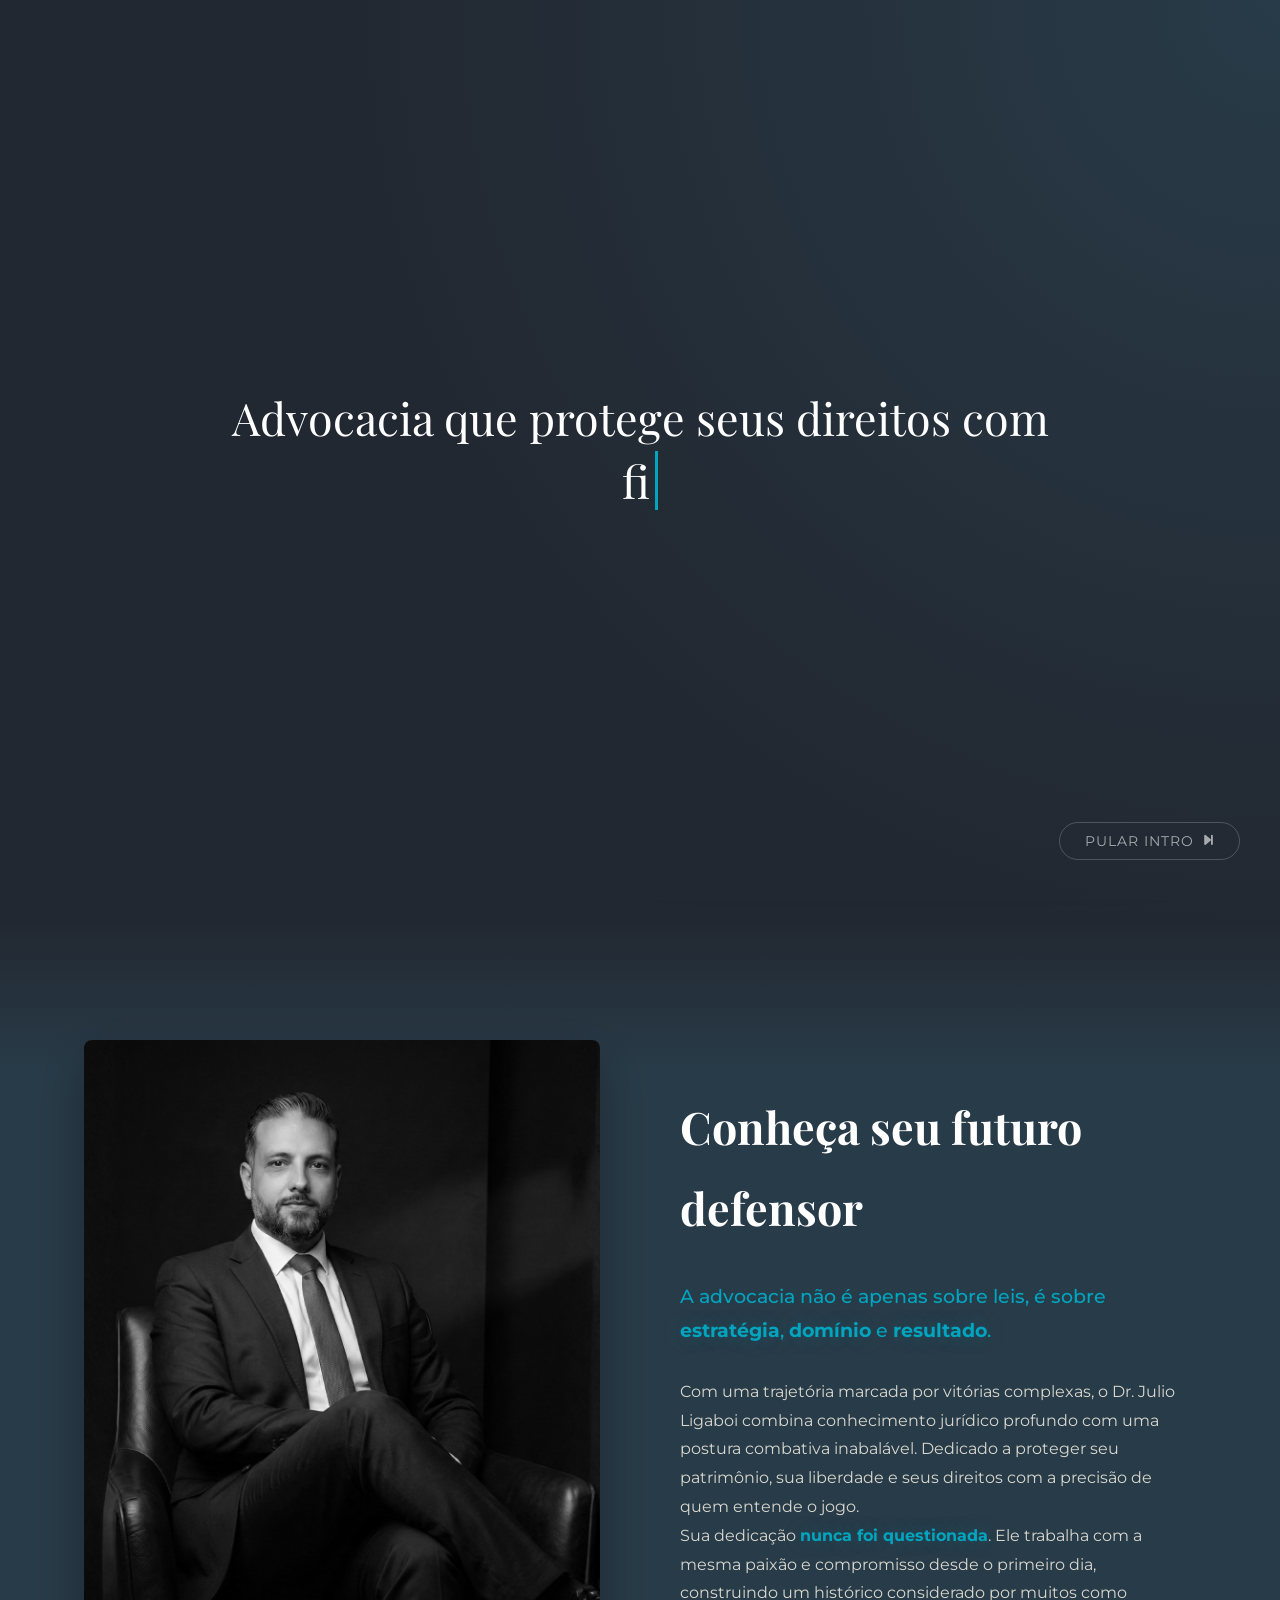
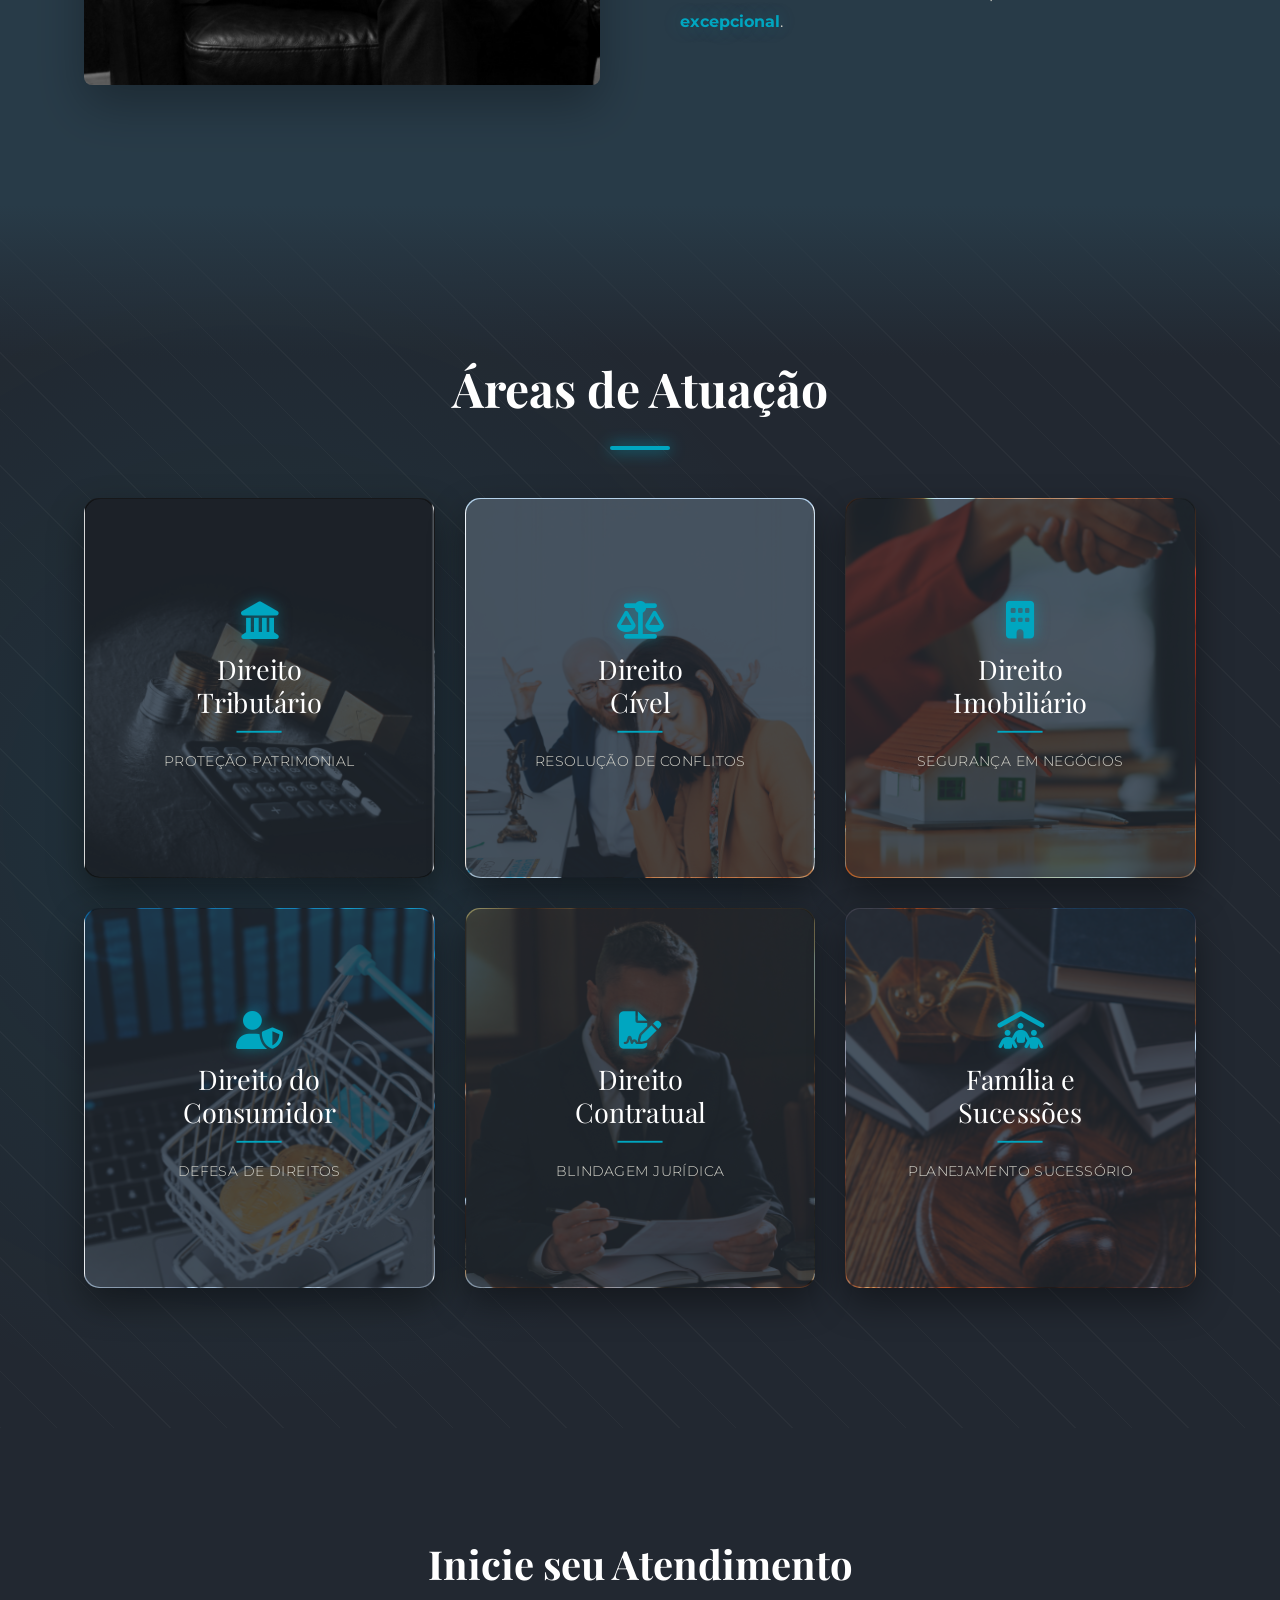
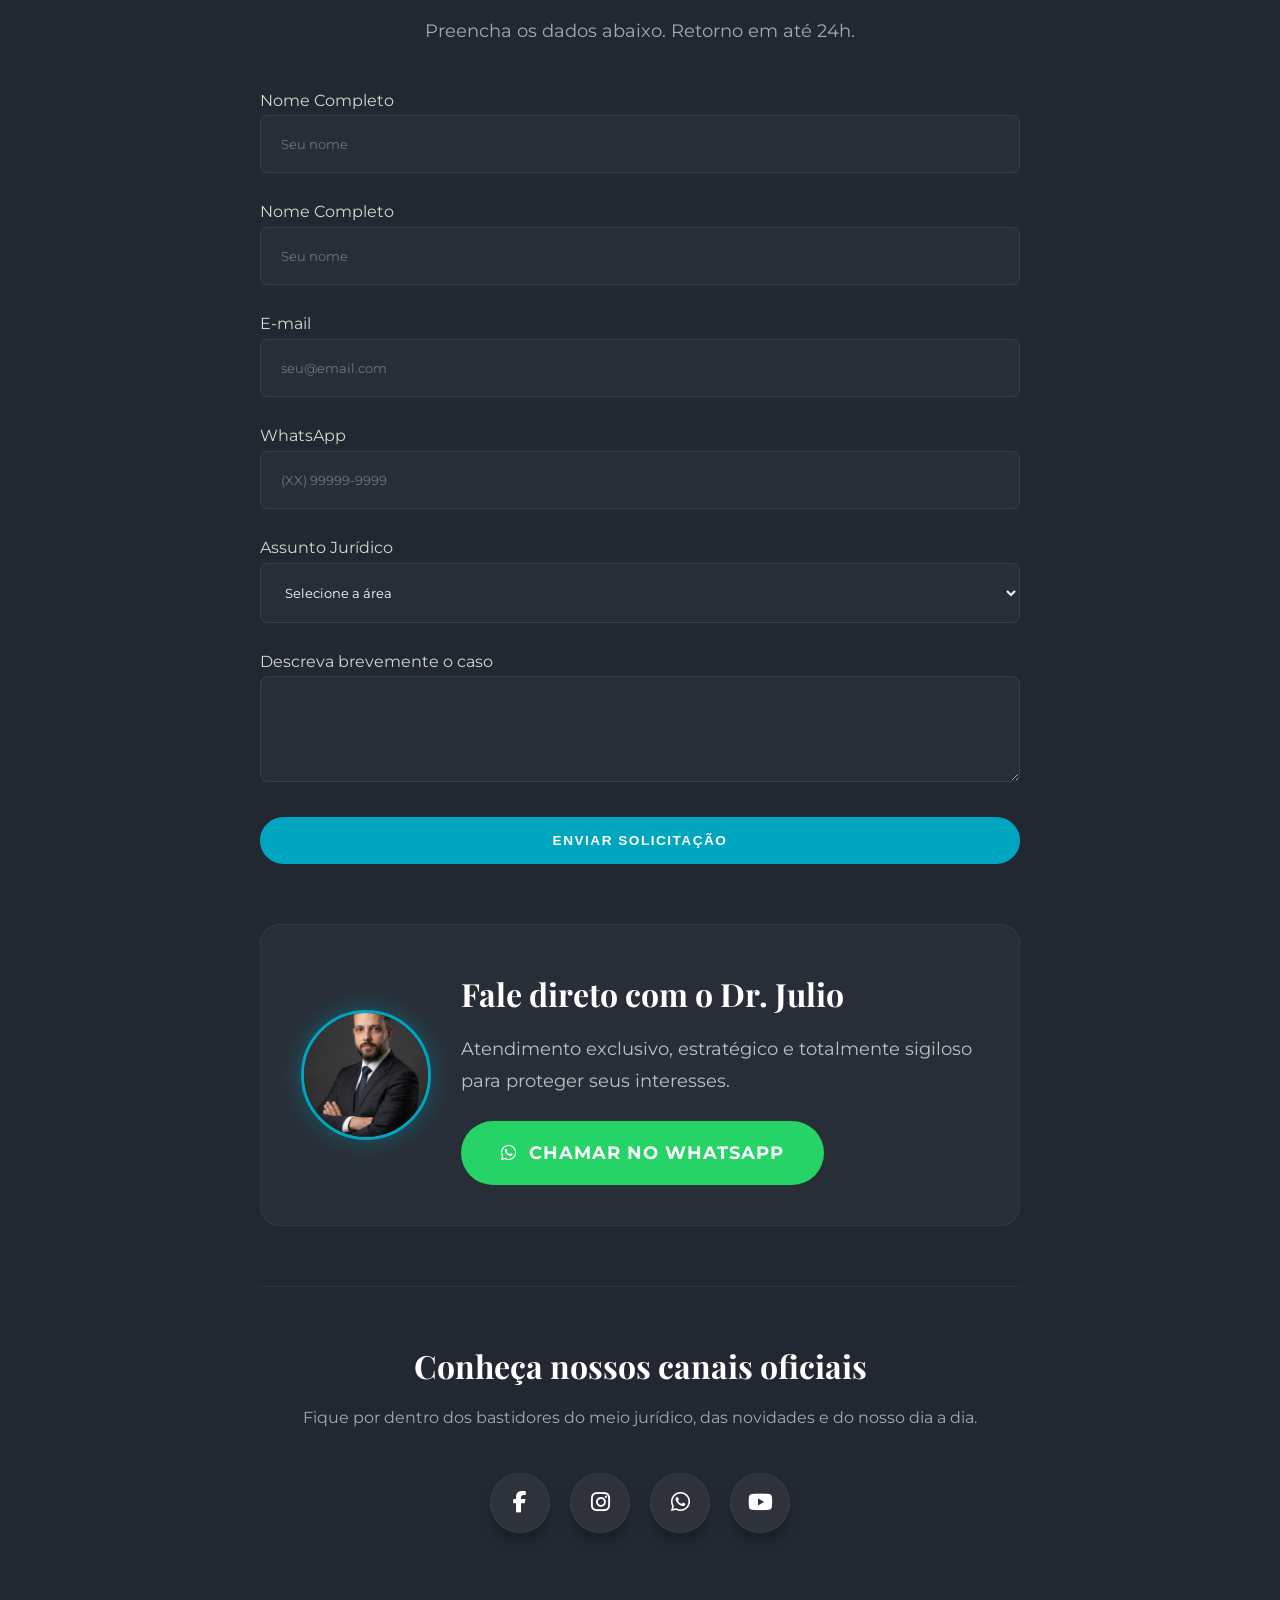
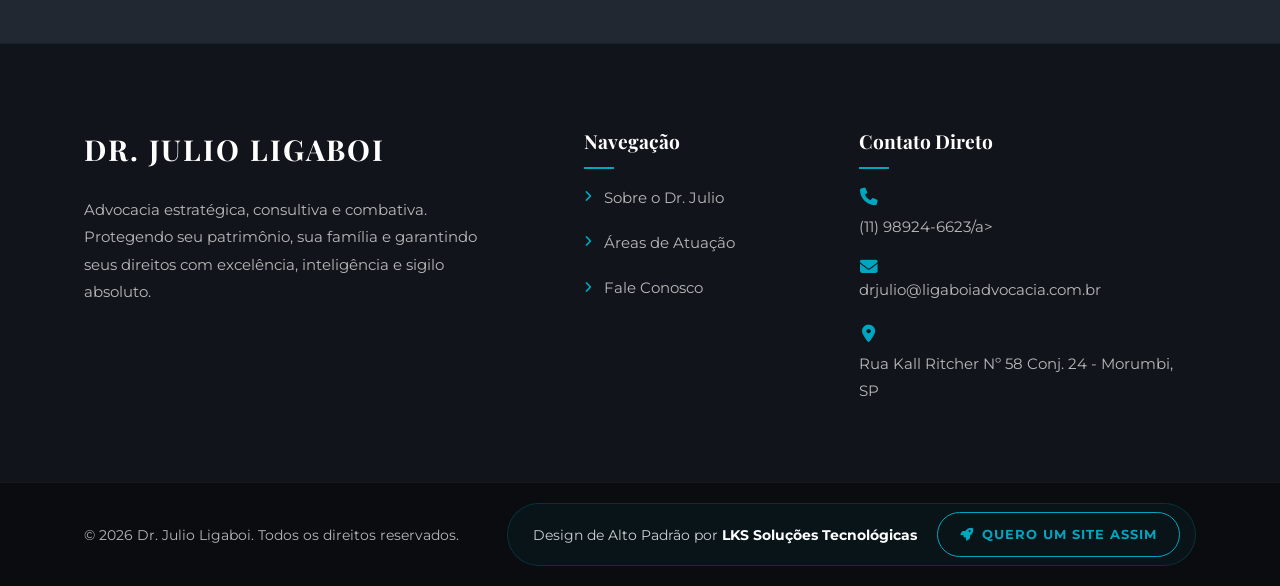
==== commit 081c3207: "feat: pagina de sucesso criada" ====
--- a/index.html
+++ b/index.html
@@ -353,7 +353,7 @@
                 
                 <div class="lks-cta">
                     <p>Design de Alto Padrão por <strong>LKS Soluções Tecnológicas</strong></p>
-                    <a href="https://wa.me/5511996160885?text=Olá,%20vi%20o%20site%20do%20Dr.%20Julio%20e%20gostaria%20de%20um%20orçamento!" target="_blank" class="btn-lks">
+                    <a href="https://wa.me/551196160885?text=Olá,%20vi%20o%20site%20do%20Dr.%20Julio%20e%20gostaria%20de%20um%20orçamento!" target="_blank" class="btn-lks">
                         <i class="fa-solid fa-rocket"></i> Quero um site assim
                     </a>
                 </div>
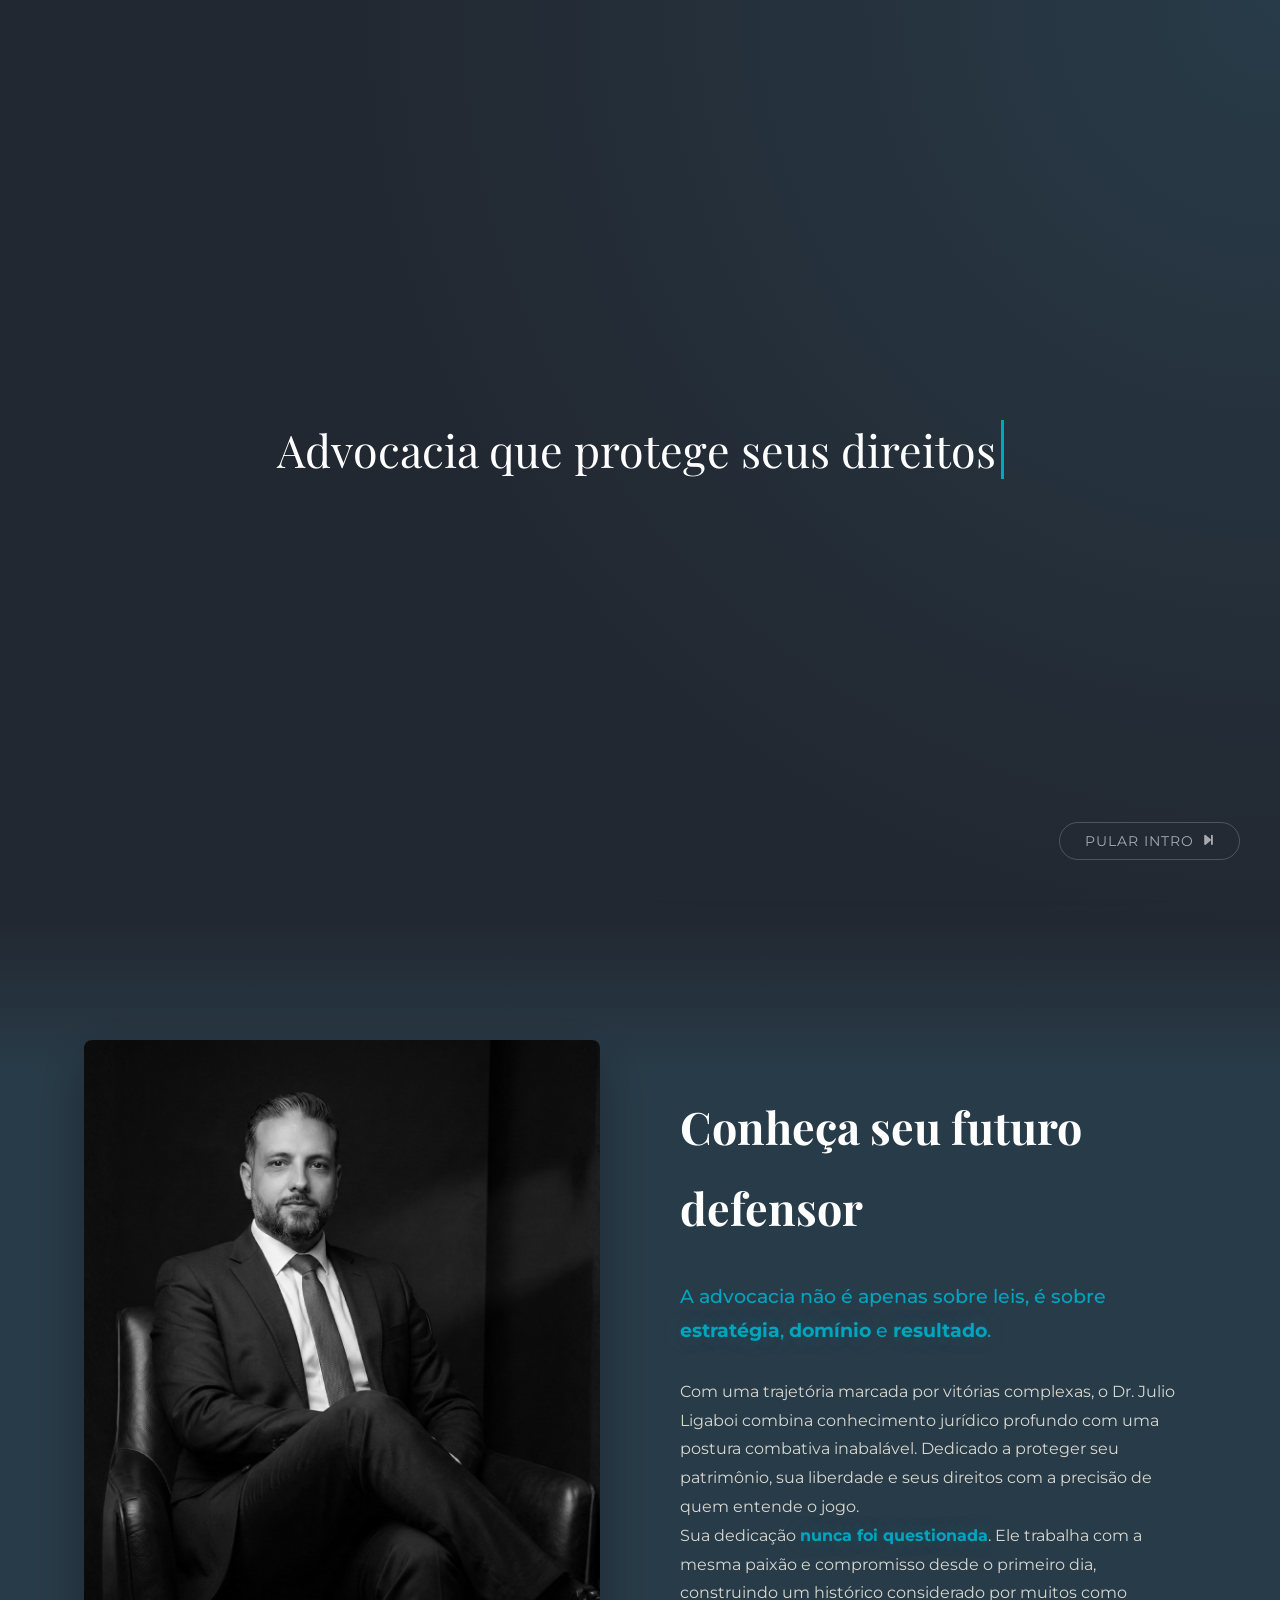
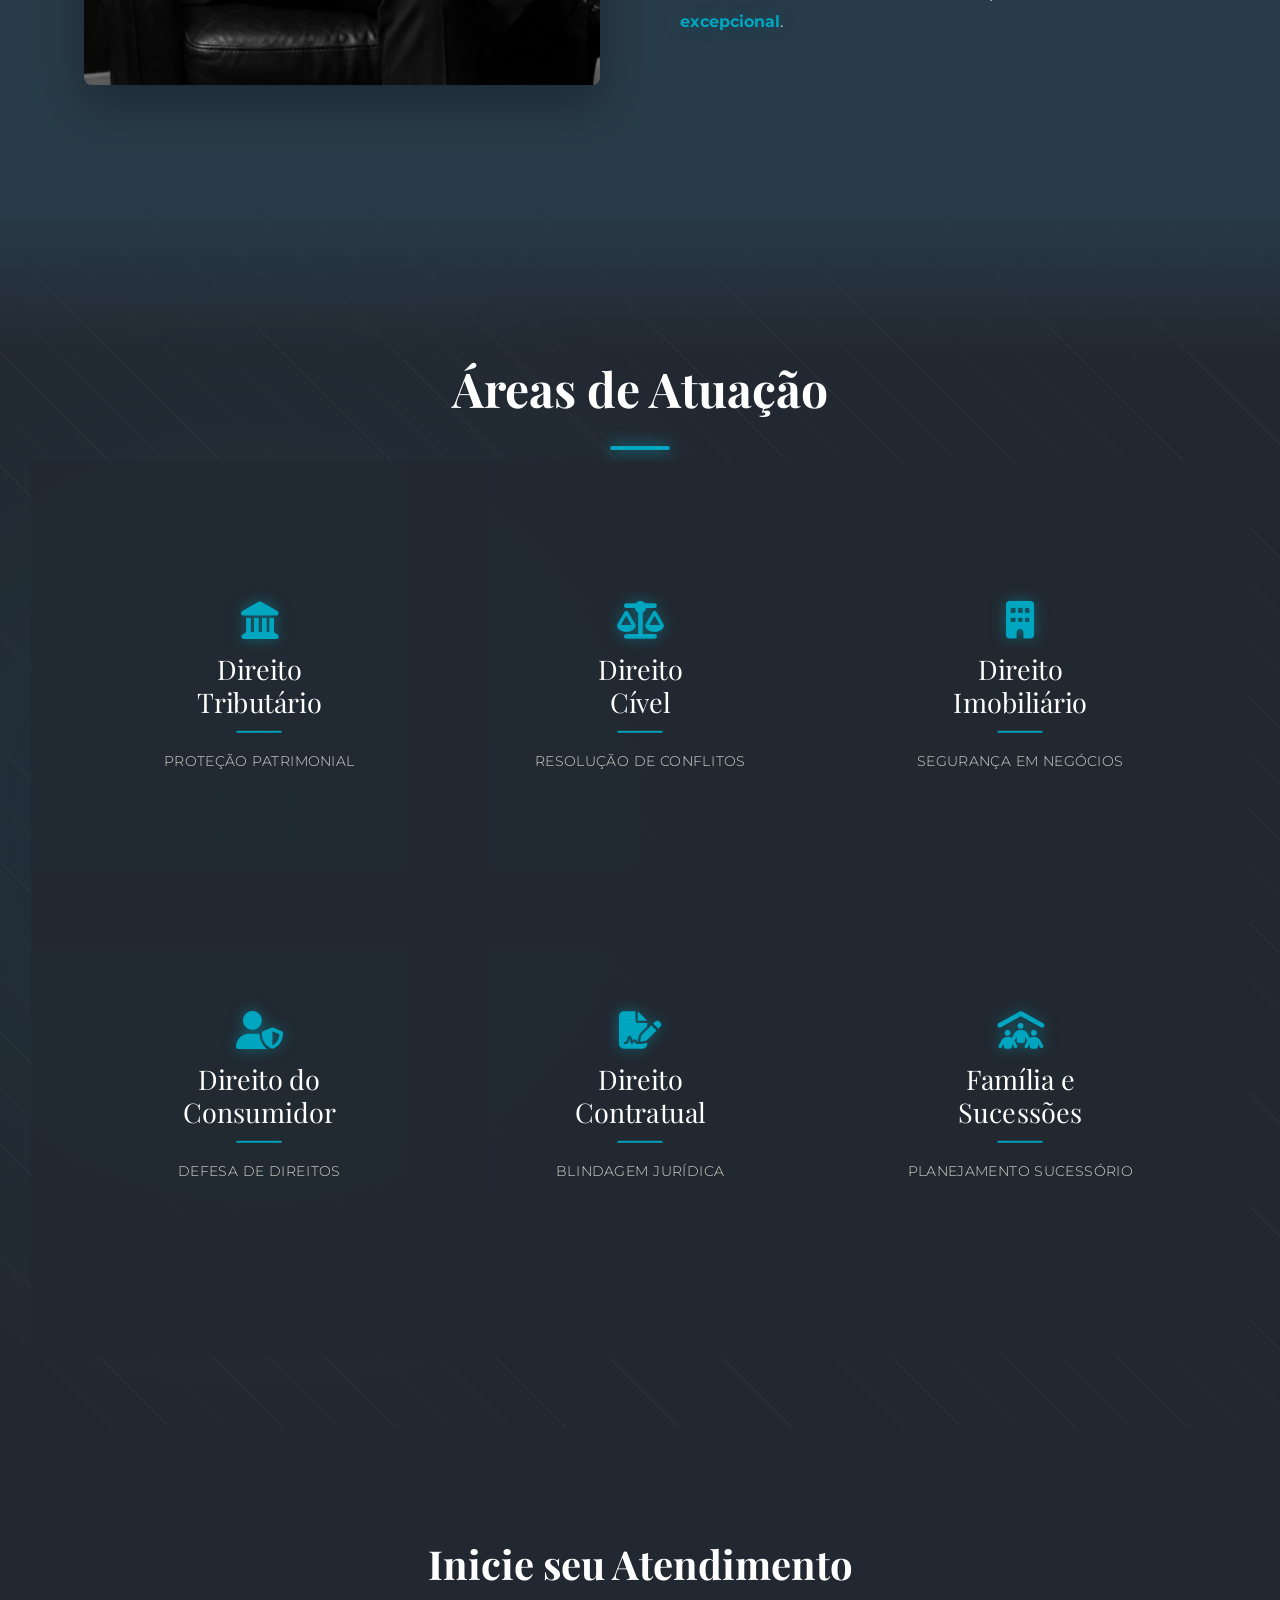
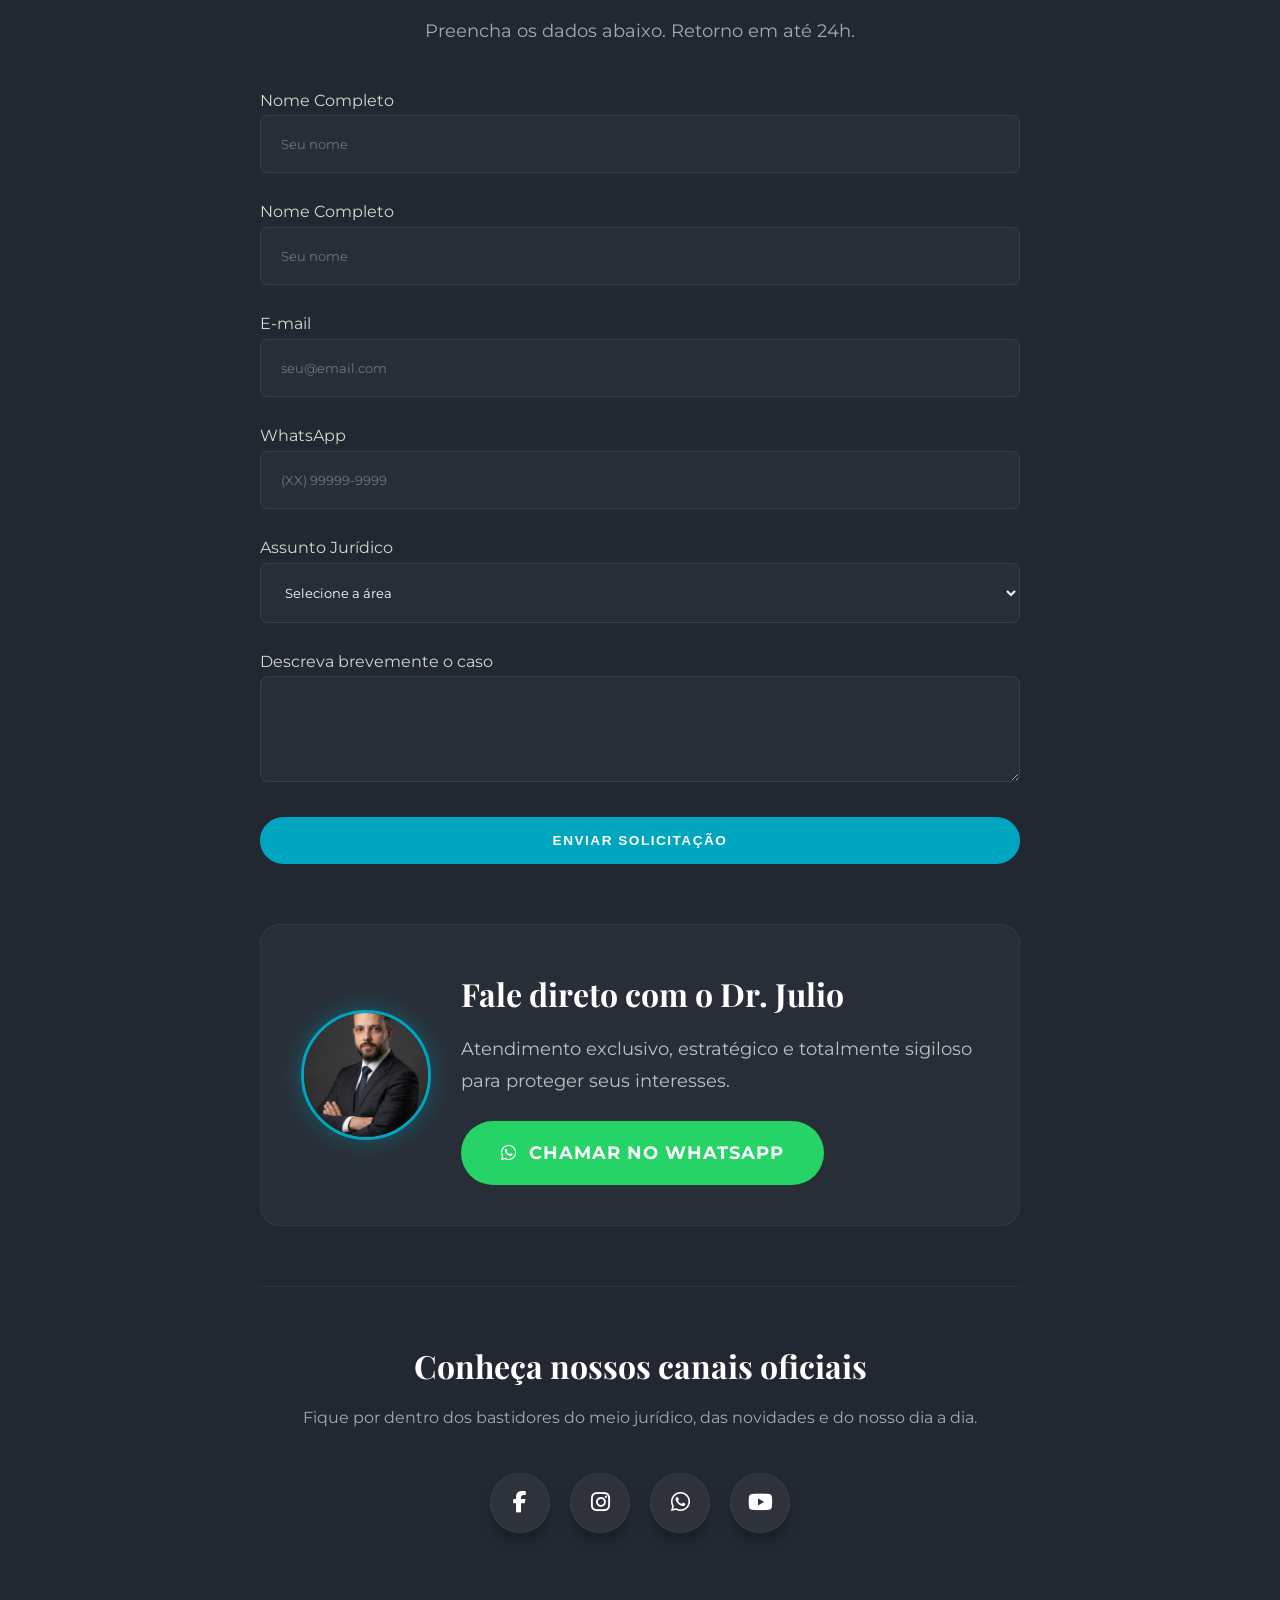
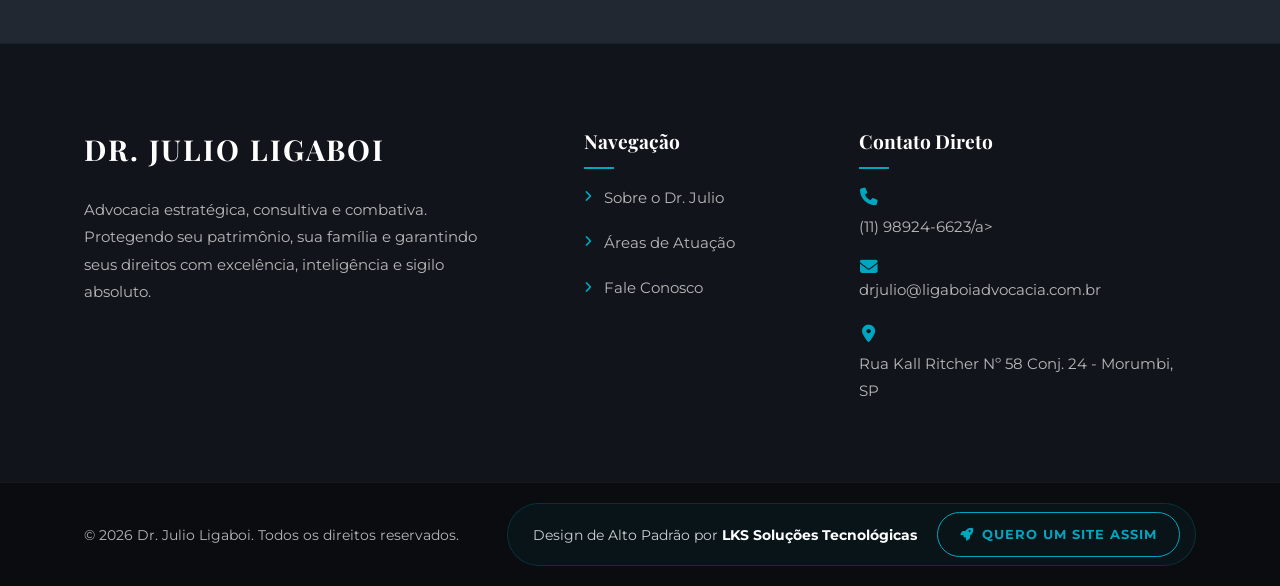
==== commit c2c39f6c: "fix: corrige numero do whatsapp para o numero oficial" ====
--- a/index.html
+++ b/index.html
@@ -353,7 +353,7 @@
                 
                 <div class="lks-cta">
                     <p>Design de Alto Padrão por <strong>LKS Soluções Tecnológicas</strong></p>
-                    <a href="https://wa.me/551196160885?text=Olá,%20vi%20o%20site%20do%20Dr.%20Julio%20e%20gostaria%20de%20um%20orçamento!" target="_blank" class="btn-lks">
+                    <a href="https://wa.me/5511961608885?text=Olá,%20vi%20o%20site%20do%20Dr.%20Julio%20e%20gostaria%20de%20um%20orçamento!" target="_blank" class="btn-lks">
                         <i class="fa-solid fa-rocket"></i> Quero um site assim
                     </a>
                 </div>
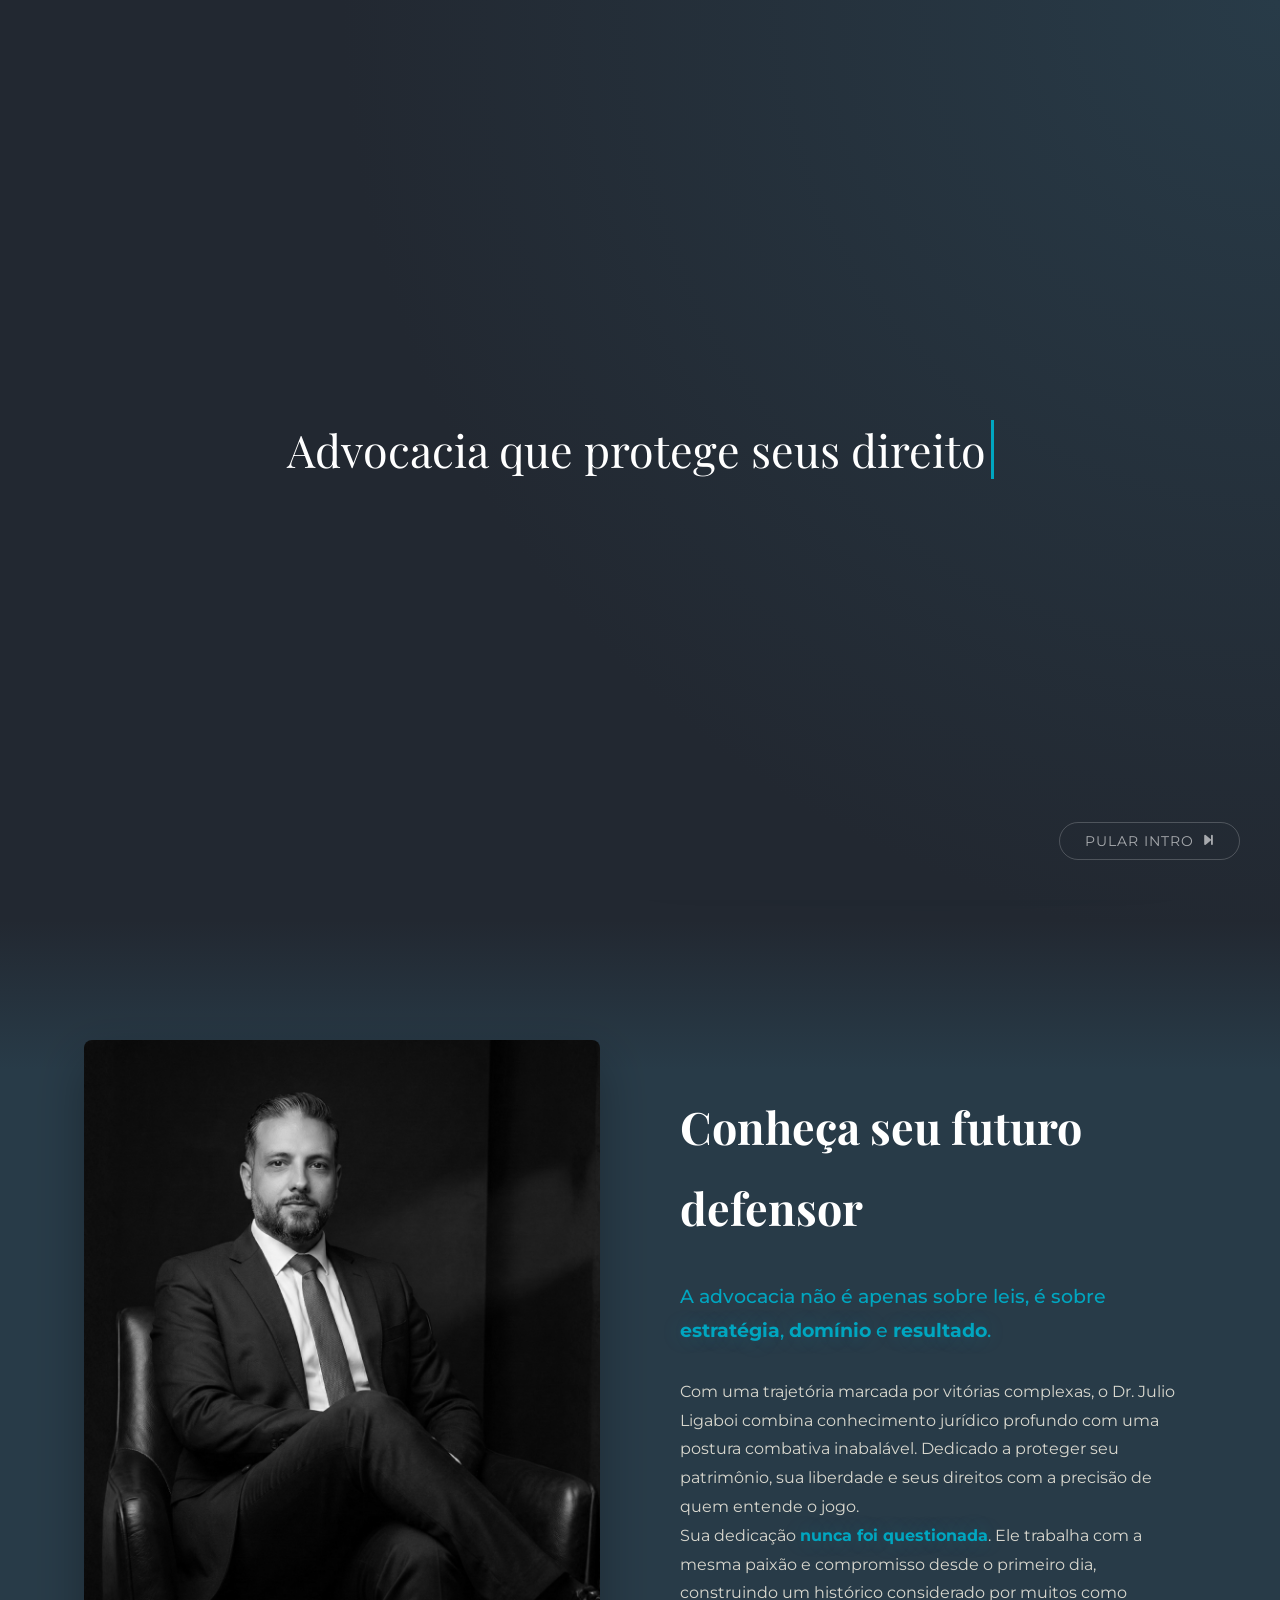
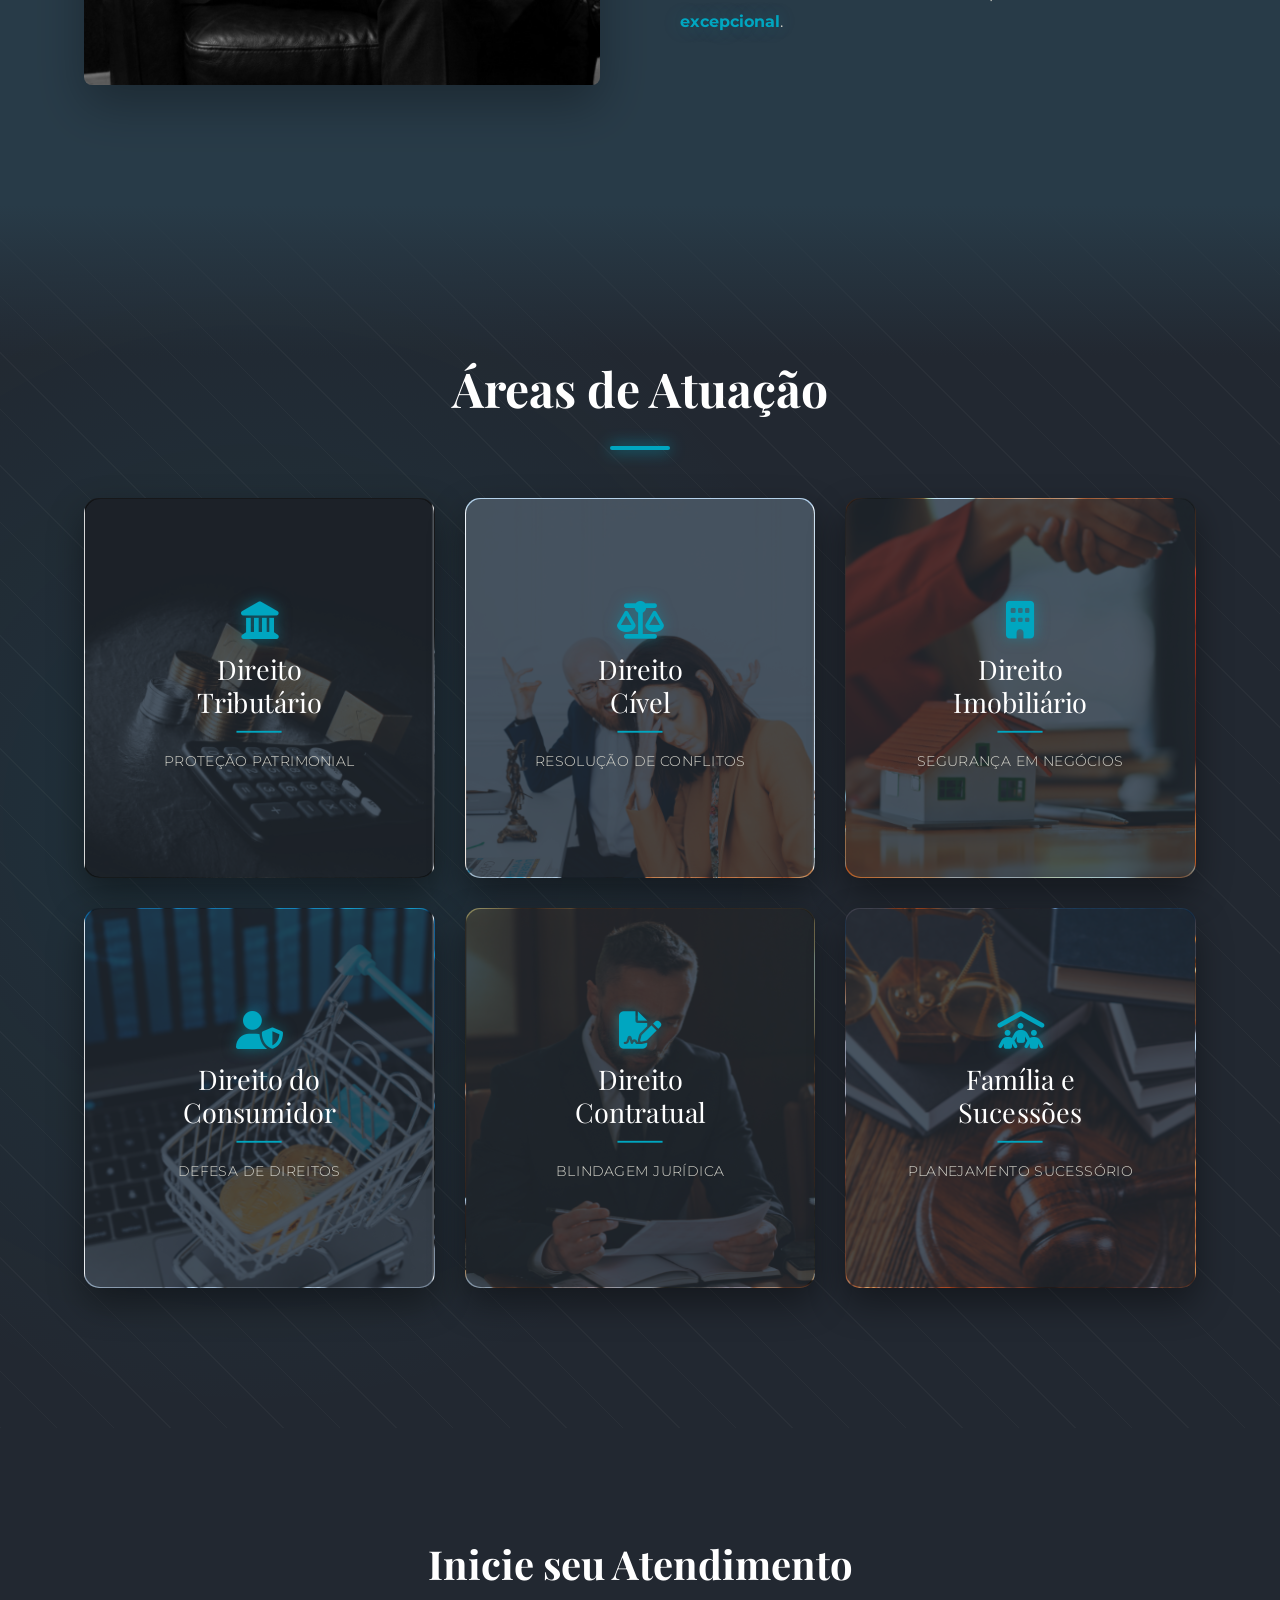
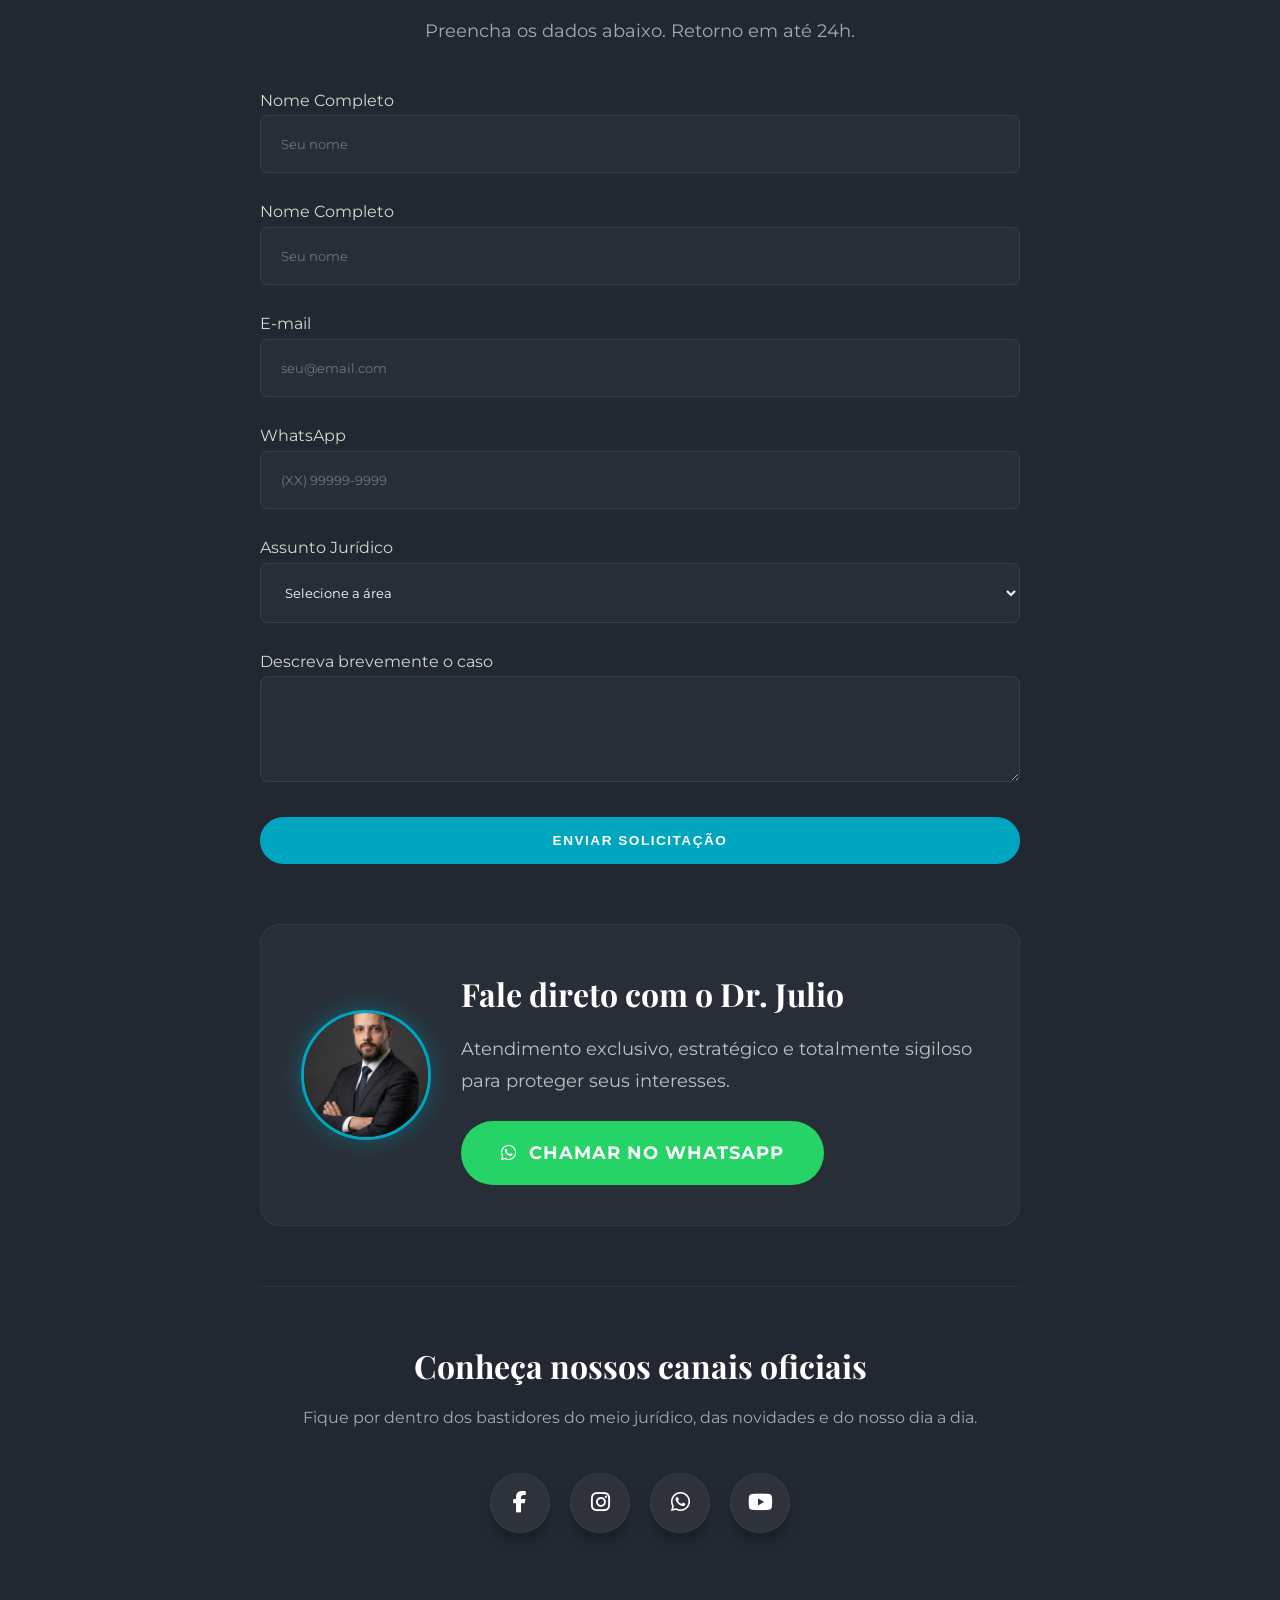
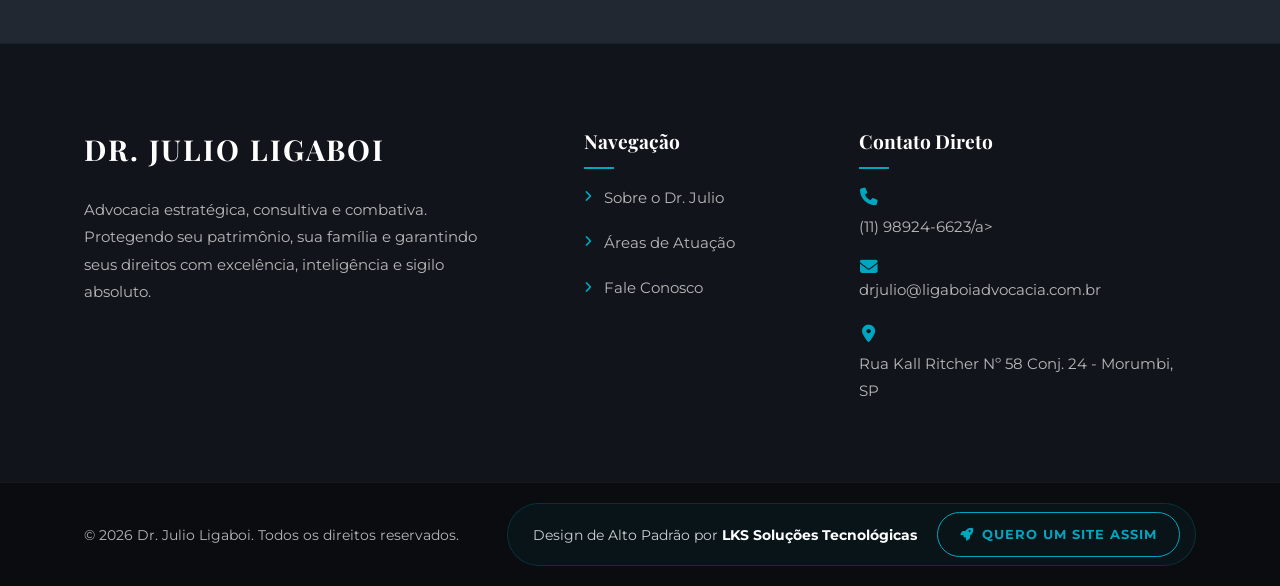
==== commit 471bbae5: "fix: corrige numero do whatsapp para o numero oficial" ====
--- a/index.html
+++ b/index.html
@@ -290,7 +290,7 @@
                             <span><i class="fab fa-instagram"></i></span>
                         </a>
 
-                        <a href="https://wa.me/https://wa.me/5511989246623" target="_blank" class="icon whatsapp">
+                        <a href="https://wa.me/5511989246623" target="_blank" class="icon whatsapp">
                             <span class="tooltip">WhatsApp</span>
                             <span><i class="fab fa-whatsapp"></i></span>
                         </a>
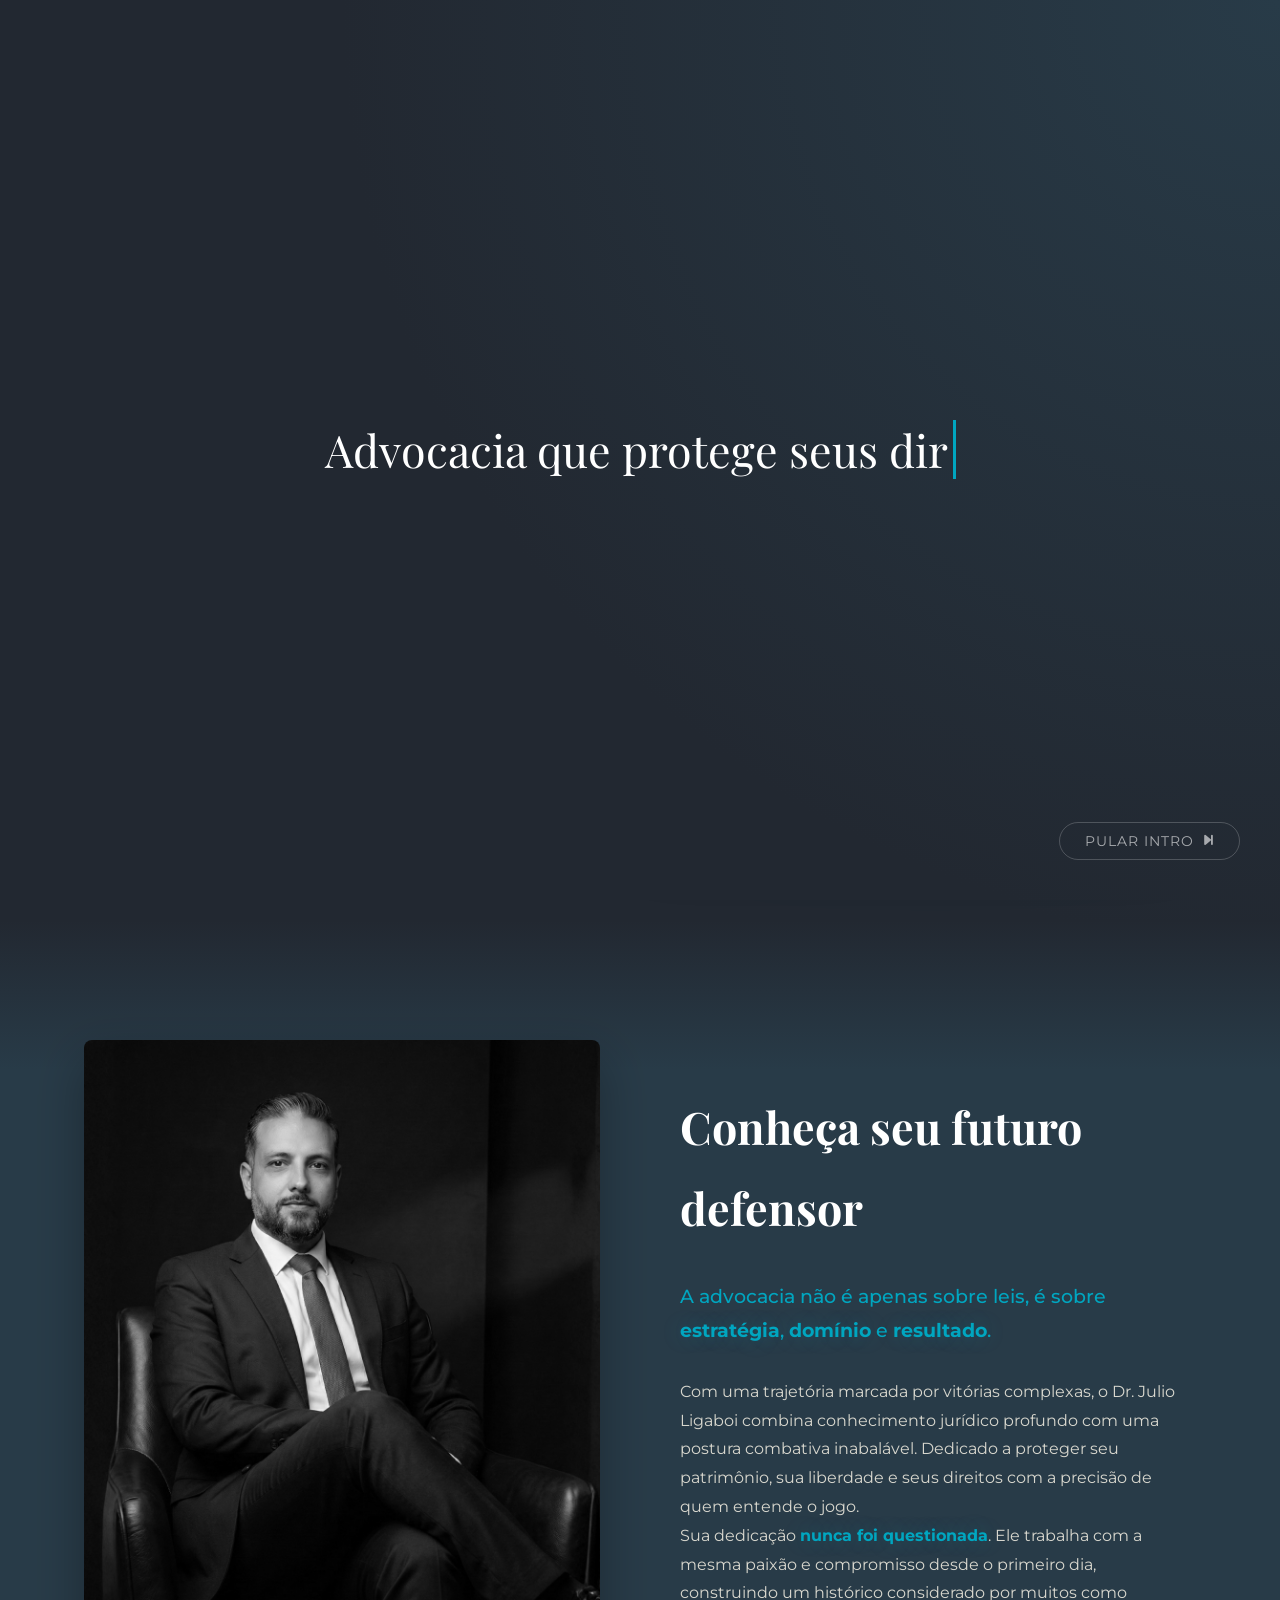
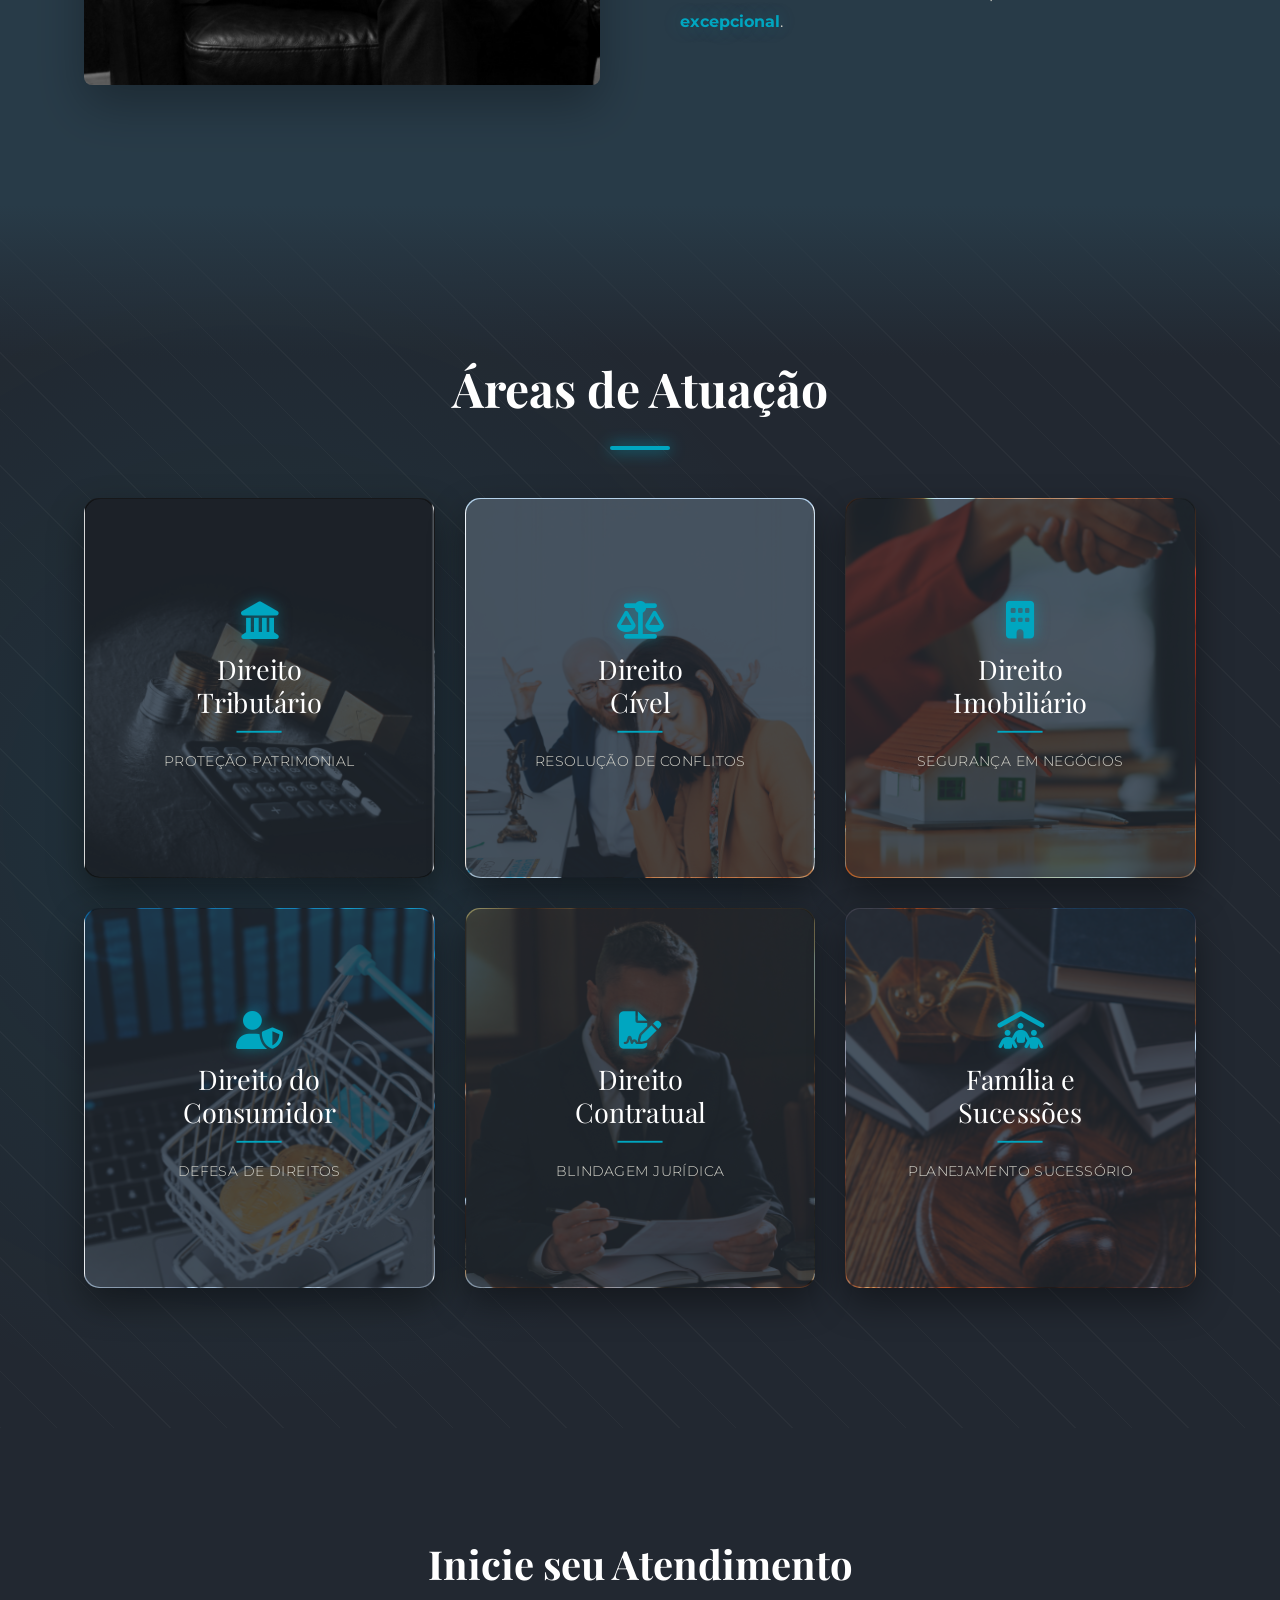
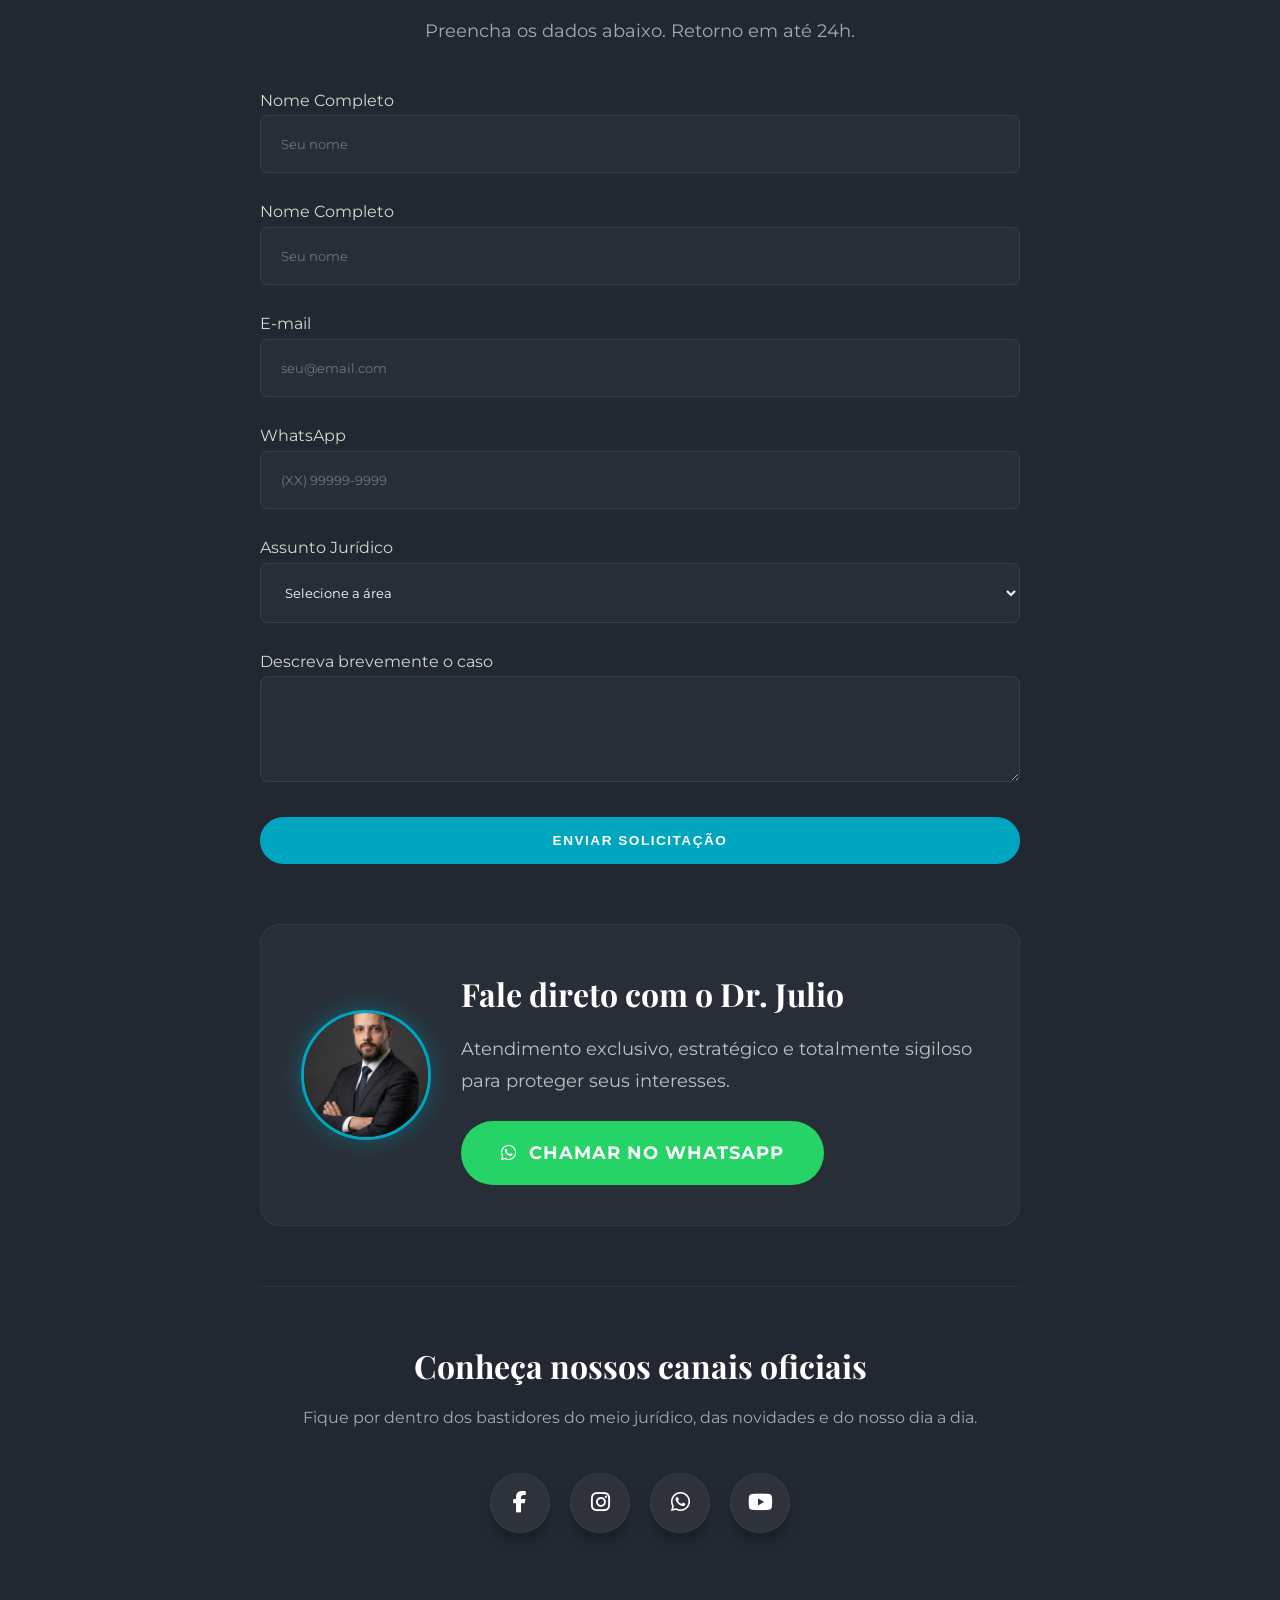
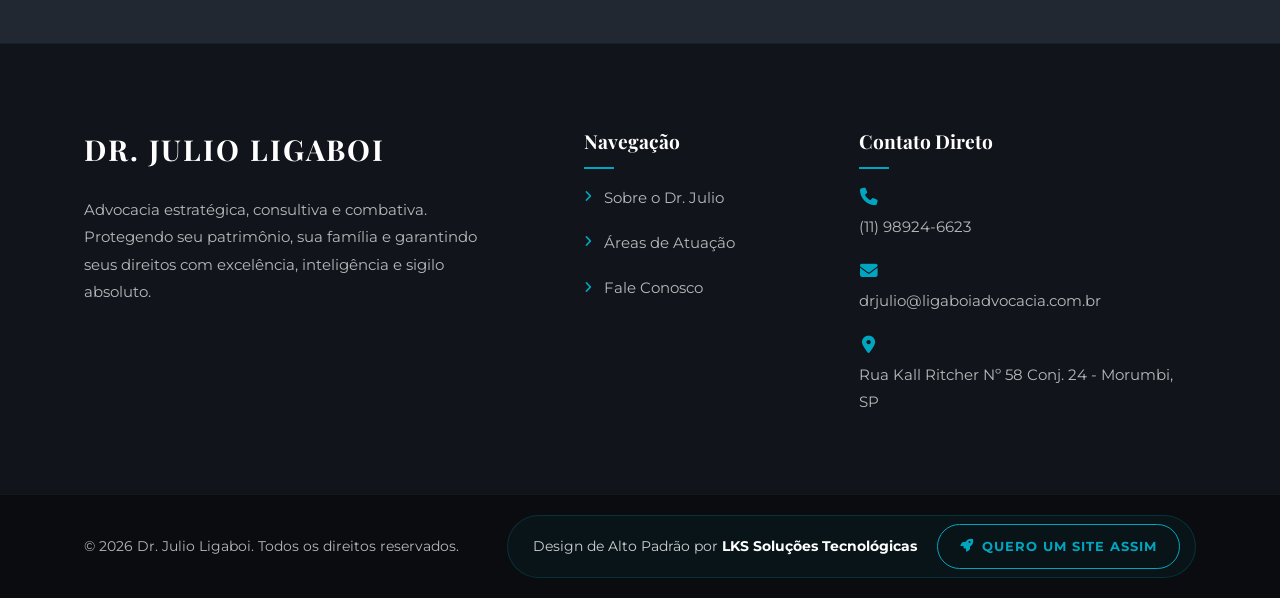
==== commit 7db4945c: "fix: corrige numero do whatsapp para o numero oficial" ====
--- a/index.html
+++ b/index.html
@@ -330,7 +330,7 @@
                 <ul>
                     <li>
                         <i class="fa-solid fa-phone"></i>
-                        <a href="tel:+5511989246623">(11) 98924-6623/a>
+                        <a href="tel:+5511989246623">(11) 98924-6623 </a>
                     </li>
                     <li>
                         <i class="fa-solid fa-envelope"></i>
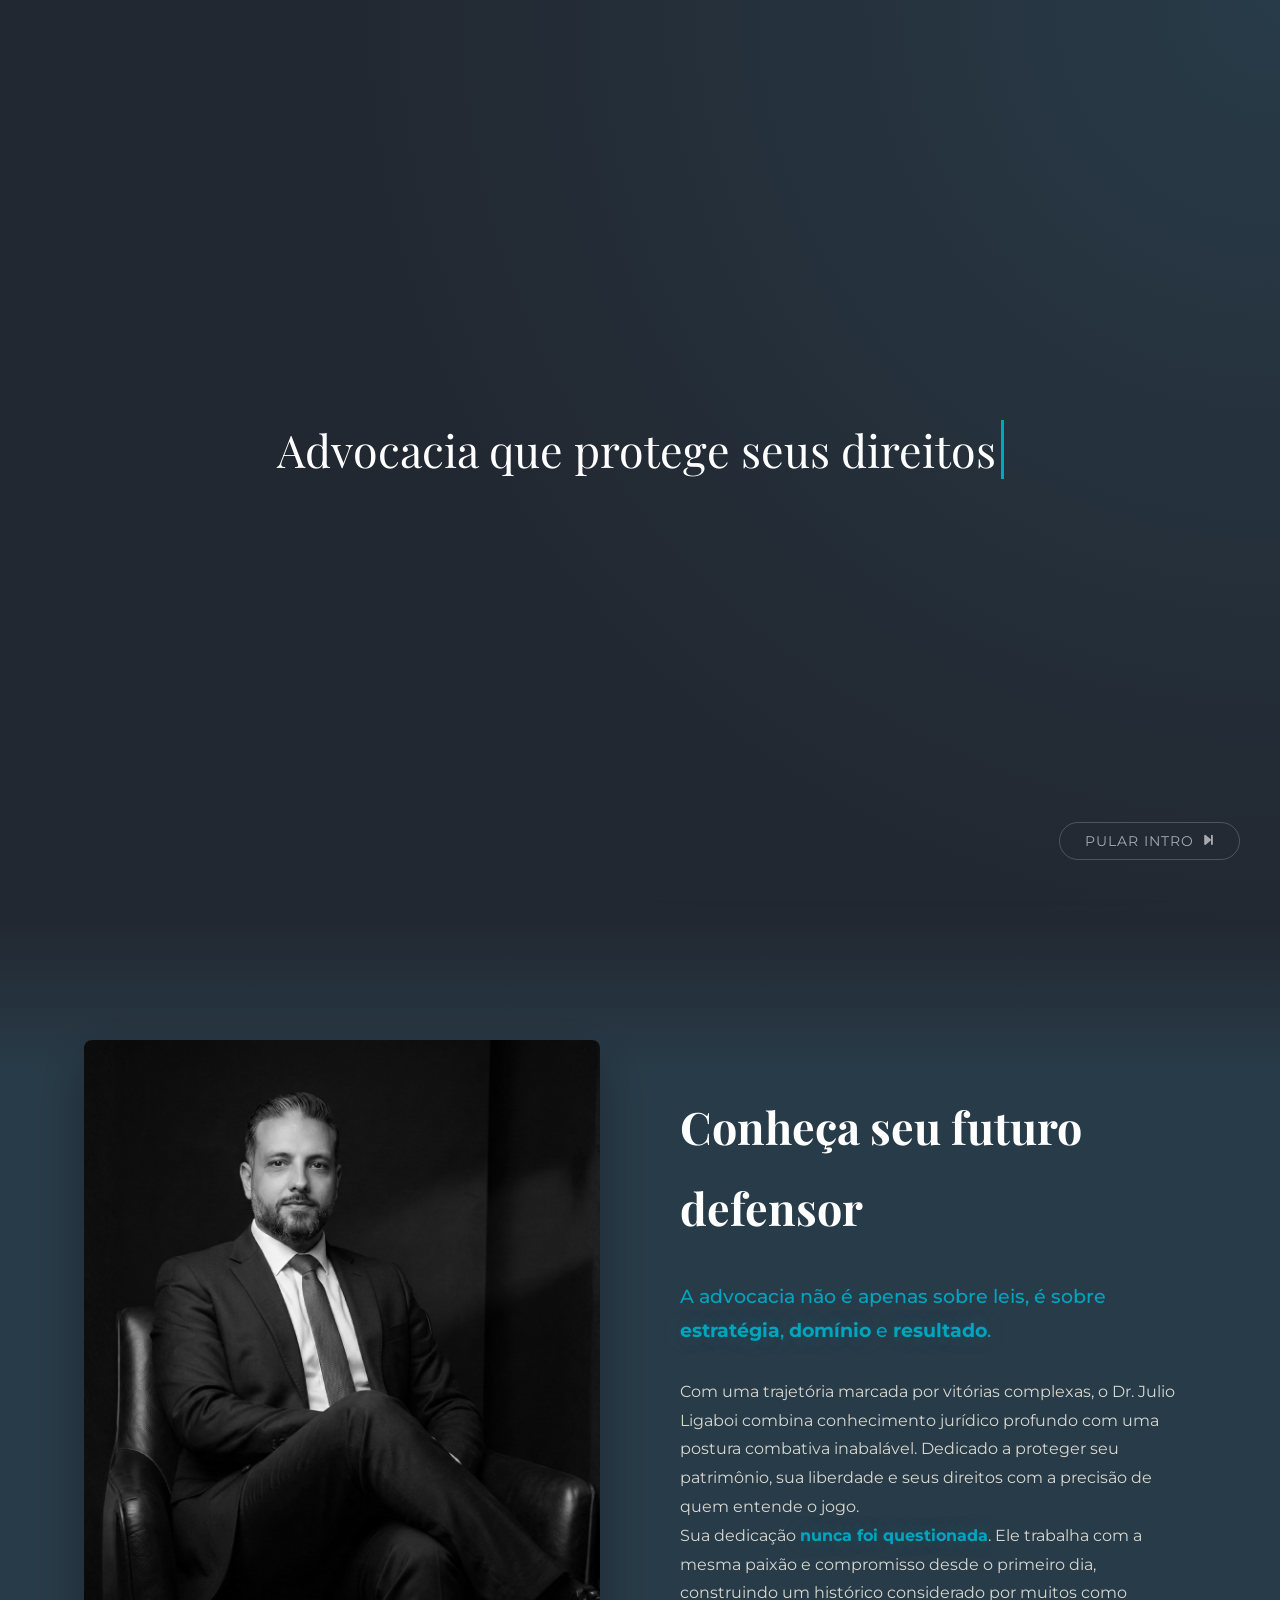
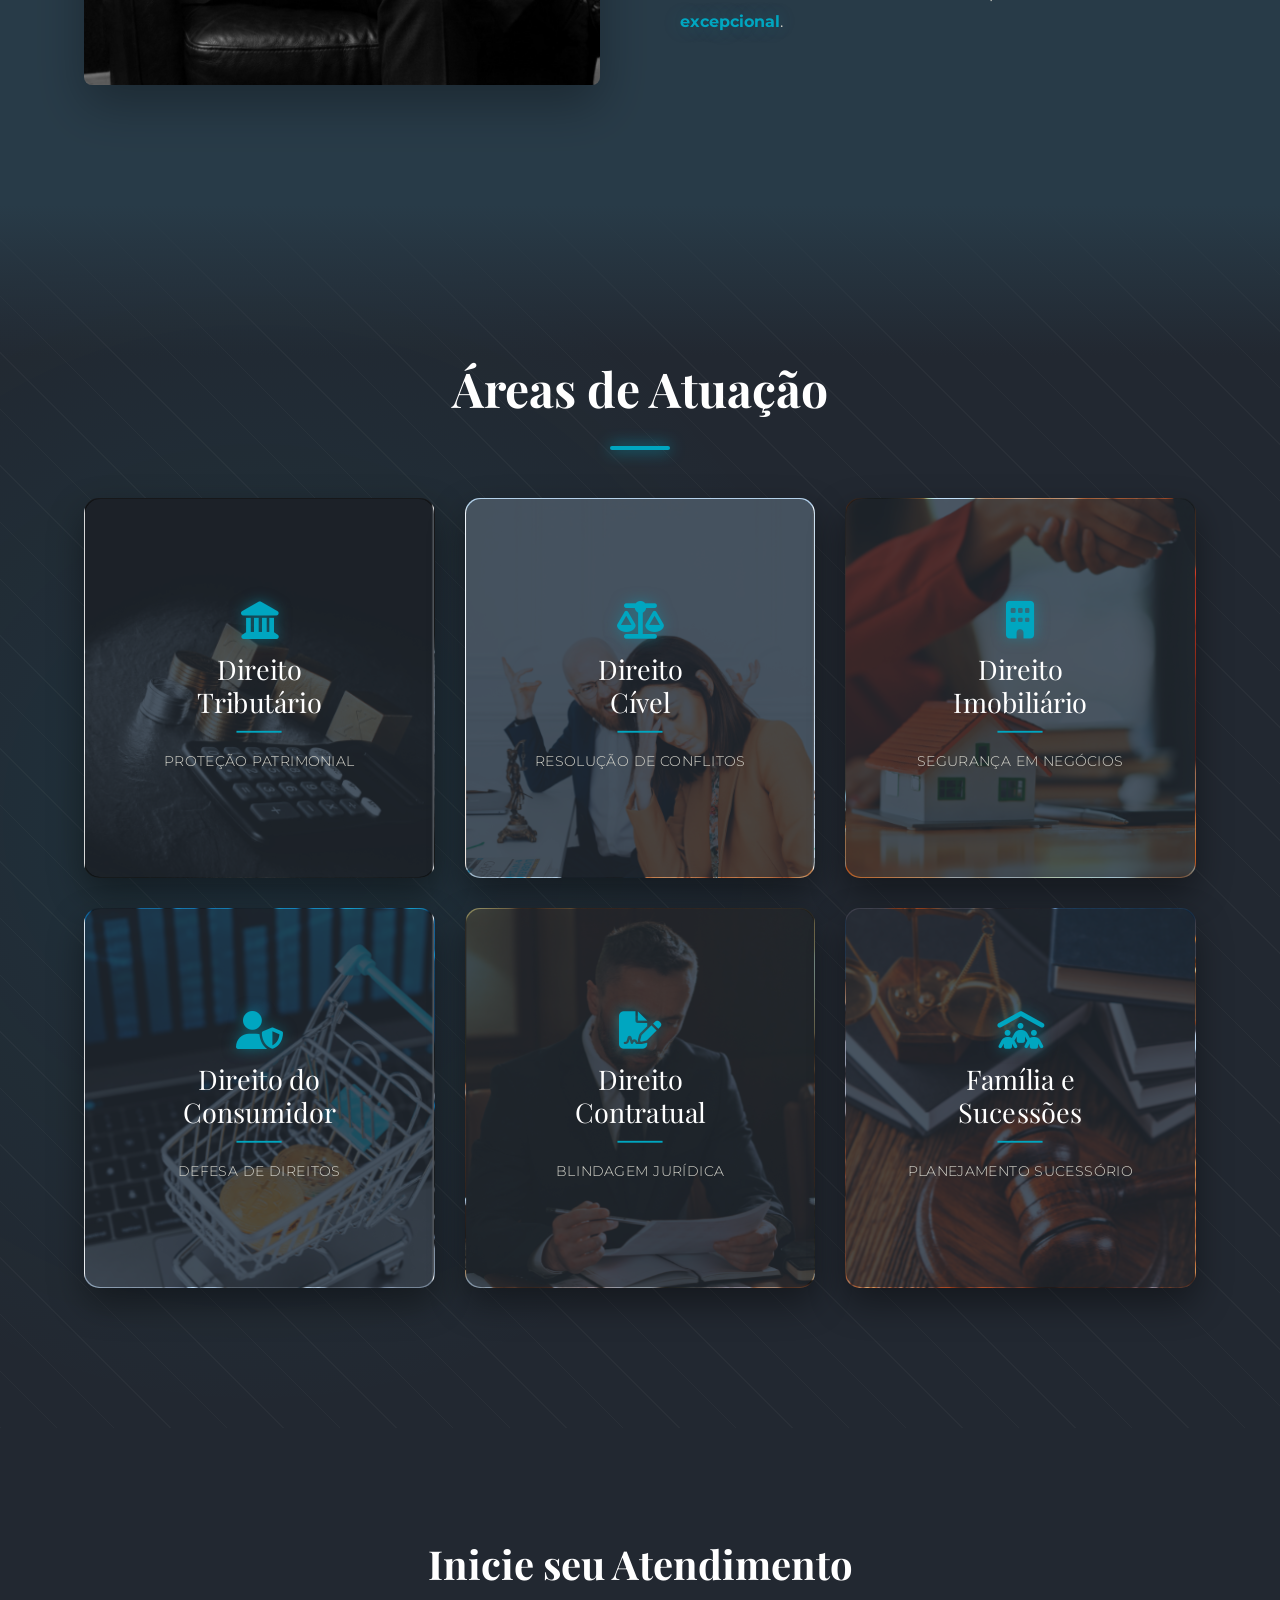
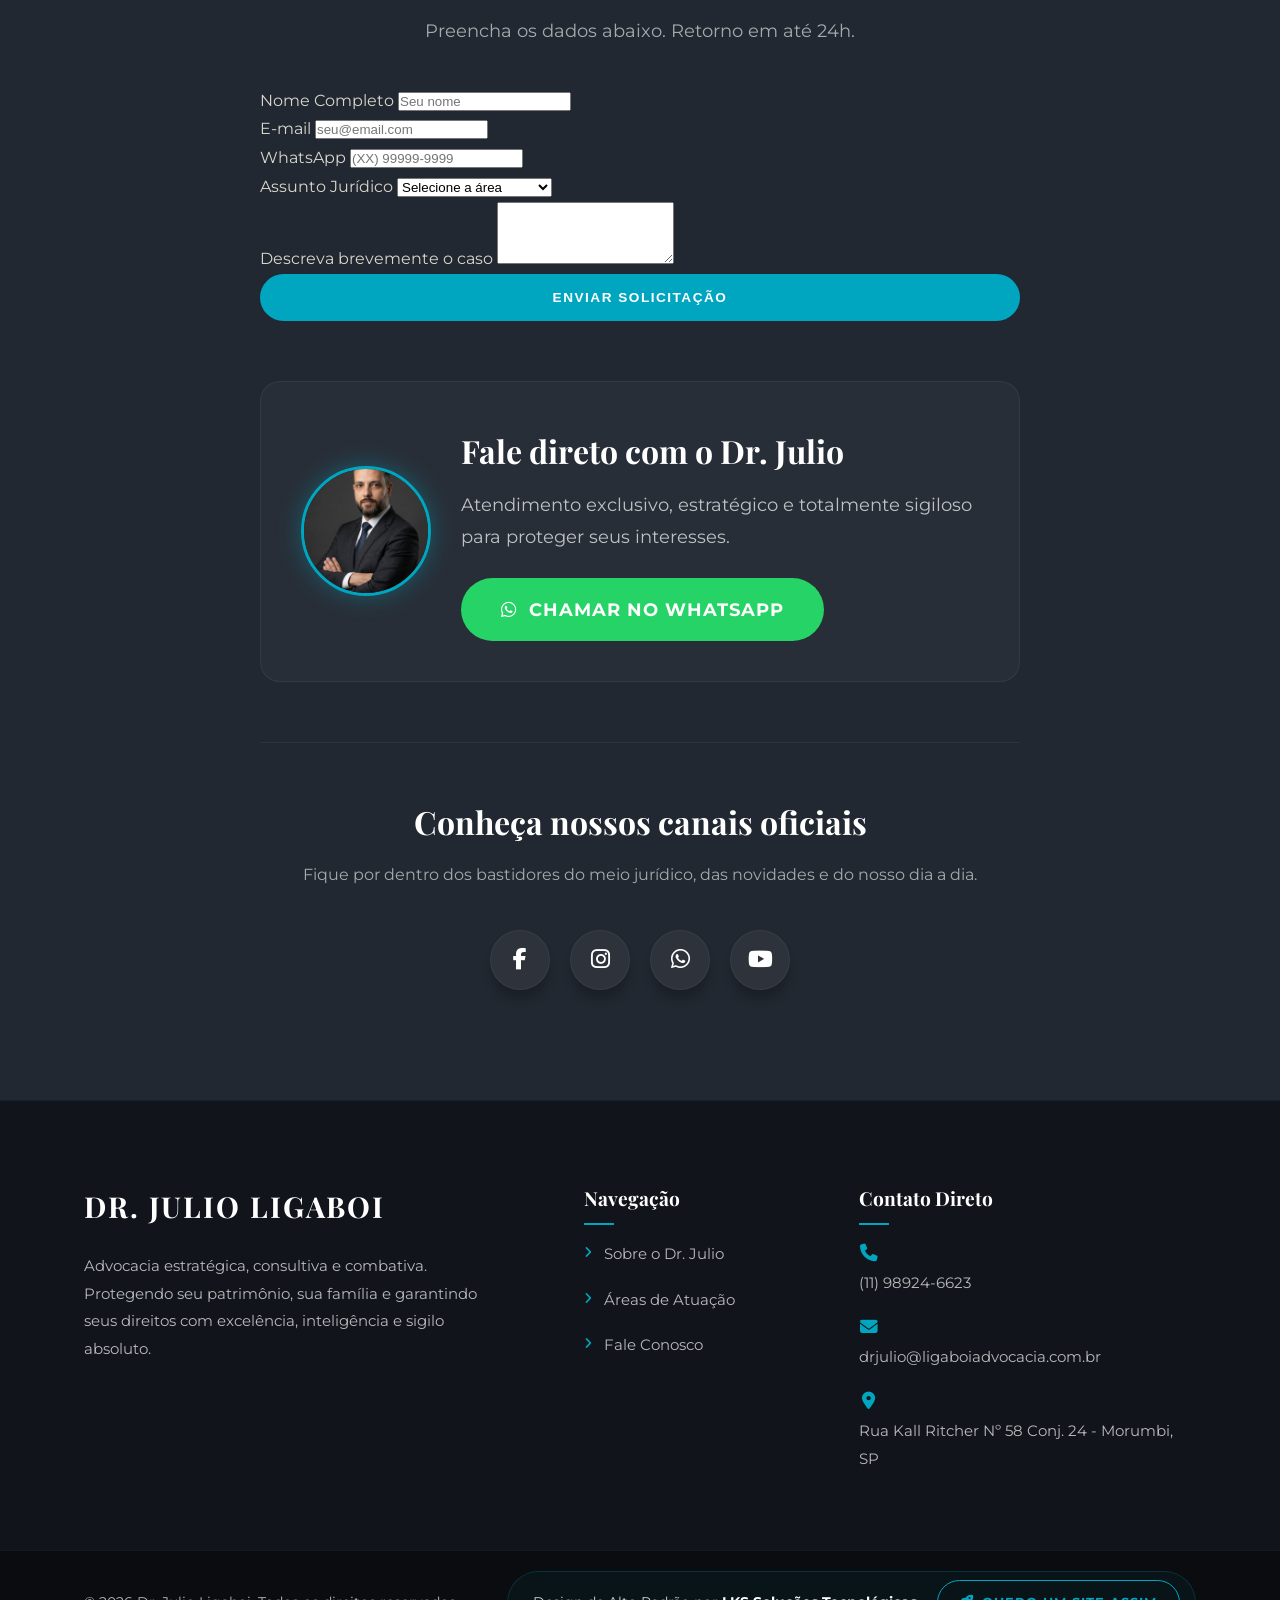
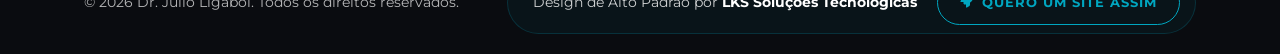
==== commit 5e3d7d7d: "security: oculta email do form e ativa servico" ====
--- a/index.html
+++ b/index.html
@@ -214,52 +214,54 @@
         <section id="contato" class="contact-section">
             <div class="container contact-container-centered">
                 
-                <div class="contact-form-area centered-form">
-                    <h3 class="text-center">Inicie seu Atendimento</h3>
-                    <p class="text-center subtitle-form">Preencha os dados abaixo. Retorno em até 24h.</p>
-                    
-                    <form action="https://formsubmit.co/drjulio@ligaboiadvocacia.com.br" method="POST" class="form-elegant">
-                        
-                     <input type="hidden" name="_subject" value="Novo Contato pelo Site - Dr. Julio Ligaboi">
-                     <input type="hidden" name="_template" value="table"> 
-                     <input type="hidden" name="_captcha" value="false"> 
-                     <input type="hidden" name="_next" value="https://www.ligaboiadvocacia.com.br"> <div class="form-group">
-                     <label for="nome">Nome Completo</label>
-                     <input type="text" id="nome" name="nome" required placeholder="Seu nome">
-                       </div>
-
-                        <div class="form-group">
-                            <label for="nome">Nome Completo</label>
-                            <input type="text" id="nome" name="nome" required placeholder="Seu nome">
-                        </div>
-                        <div class="form-group">
-                            <label for="email">E-mail</label>
-                            <input type="email" id="email" name="email" required placeholder="seu@email.com">
-                        </div>
-                        <div class="form-group">
-                            <label for="whatsapp">WhatsApp</label>
-                            <input type="tel" id="whatsapp" name="whatsapp" required placeholder="(XX) 99999-9999">
-                        </div>
-                        <div class="form-group">
-                            <label for="assunto">Assunto Jurídico</label>
-                            <select id="assunto" name="assunto">
-                                <option value="" disabled selected>Selecione a área</option>
-                                <option value="tributario">Direito Tributário</option>
-                                <option value="civel">Direito Cível</option>
-                                <option value="imobiliario">Direito Imobiliário</option>
-                                <option value="consumidor">Direito do Consumidor</option>
-                                <option value="contratual">Direito Contratual</option>
-                                <option value="familia">Família e Sucessões</option>
-                                <option value="outros">Outros assuntos</option>
-                            </select>
-                        </div>
-                        <div class="form-group">
-                            <label for="mensagem">Descreva brevemente o caso</label>
-                            <textarea id="mensagem" name="mensagem" rows="4"></textarea>
-                        </div>
-                        <button type="submit" class="btn btn-gold btn-block">Enviar Solicitação</button>
-                    </form>
-                </div>
+              <div class="contact-form-area centered-form">
+    <h3 class="text-center">Inicie seu Atendimento</h3>
+    <p class="text-center subtitle-form">Preencha os dados abaixo. Retorno em até 24h.</p>
+    
+    <form action="https://formsubmit.co/fbf16443b54ea4effdb1a2ff463efb48" method="POST">
+        
+        <input type="hidden" name="_next" value="https://www.ligaboiadvocacia.com.br/sucesso.html">
+        <input type="hidden" name="_subject" value="Novo Contato pelo Site - Dr. Julio Ligaboi">
+        <input type="hidden" name="_template" value="table"> 
+        <input type="hidden" name="_captcha" value="false"> 
+
+        <div class="form-group">
+            <label for="nome">Nome Completo</label>
+            <input type="text" id="nome" name="nome" required placeholder="Seu nome">
+        </div>
+
+        <div class="form-group">
+            <label for="email">E-mail</label>
+            <input type="email" id="email" name="email" required placeholder="seu@email.com">
+        </div>
+
+        <div class="form-group">
+            <label for="whatsapp">WhatsApp</label>
+            <input type="tel" id="whatsapp" name="whatsapp" required placeholder="(XX) 99999-9999">
+        </div>
+
+        <div class="form-group">
+            <label for="assunto">Assunto Jurídico</label>
+            <select id="assunto" name="assunto">
+                <option value="" disabled selected>Selecione a área</option>
+                <option value="tributario">Direito Tributário</option>
+                <option value="civel">Direito Cível</option>
+                <option value="imobiliario">Direito Imobiliário</option>
+                <option value="consumidor">Direito do Consumidor</option>
+                <option value="contratual">Direito Contratual</option>
+                <option value="familia">Família e Sucessões</option>
+                <option value="outros">Outros assuntos</option>
+            </select>
+        </div>
+
+        <div class="form-group">
+            <label for="mensagem">Descreva brevemente o caso</label>
+            <textarea id="mensagem" name="mensagem" rows="4"></textarea>
+        </div>
+
+        <button type="submit" class="btn btn-gold btn-block">Enviar Solicitação</button>
+        
+    </form> </div>
 
                 <div class="custom-whatsapp-cta">
                     <div class="dr-photo-wrapper">
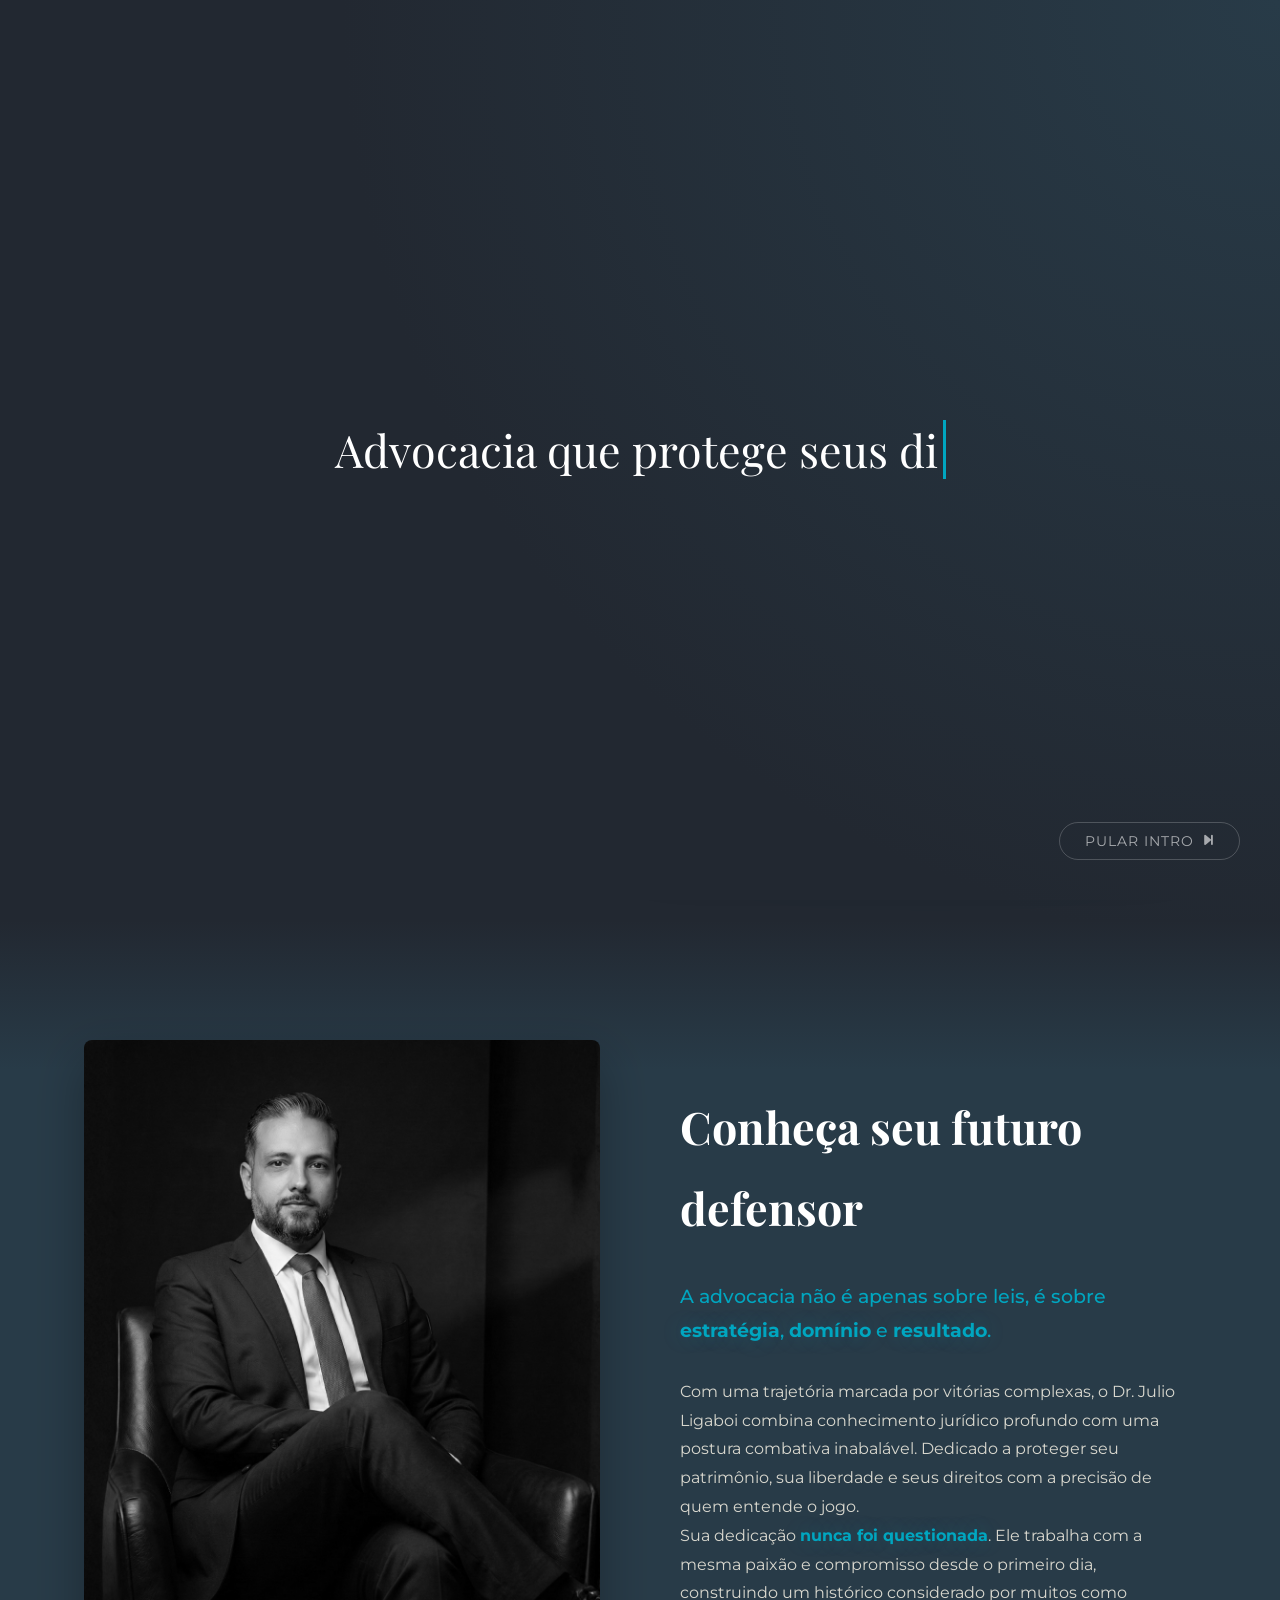
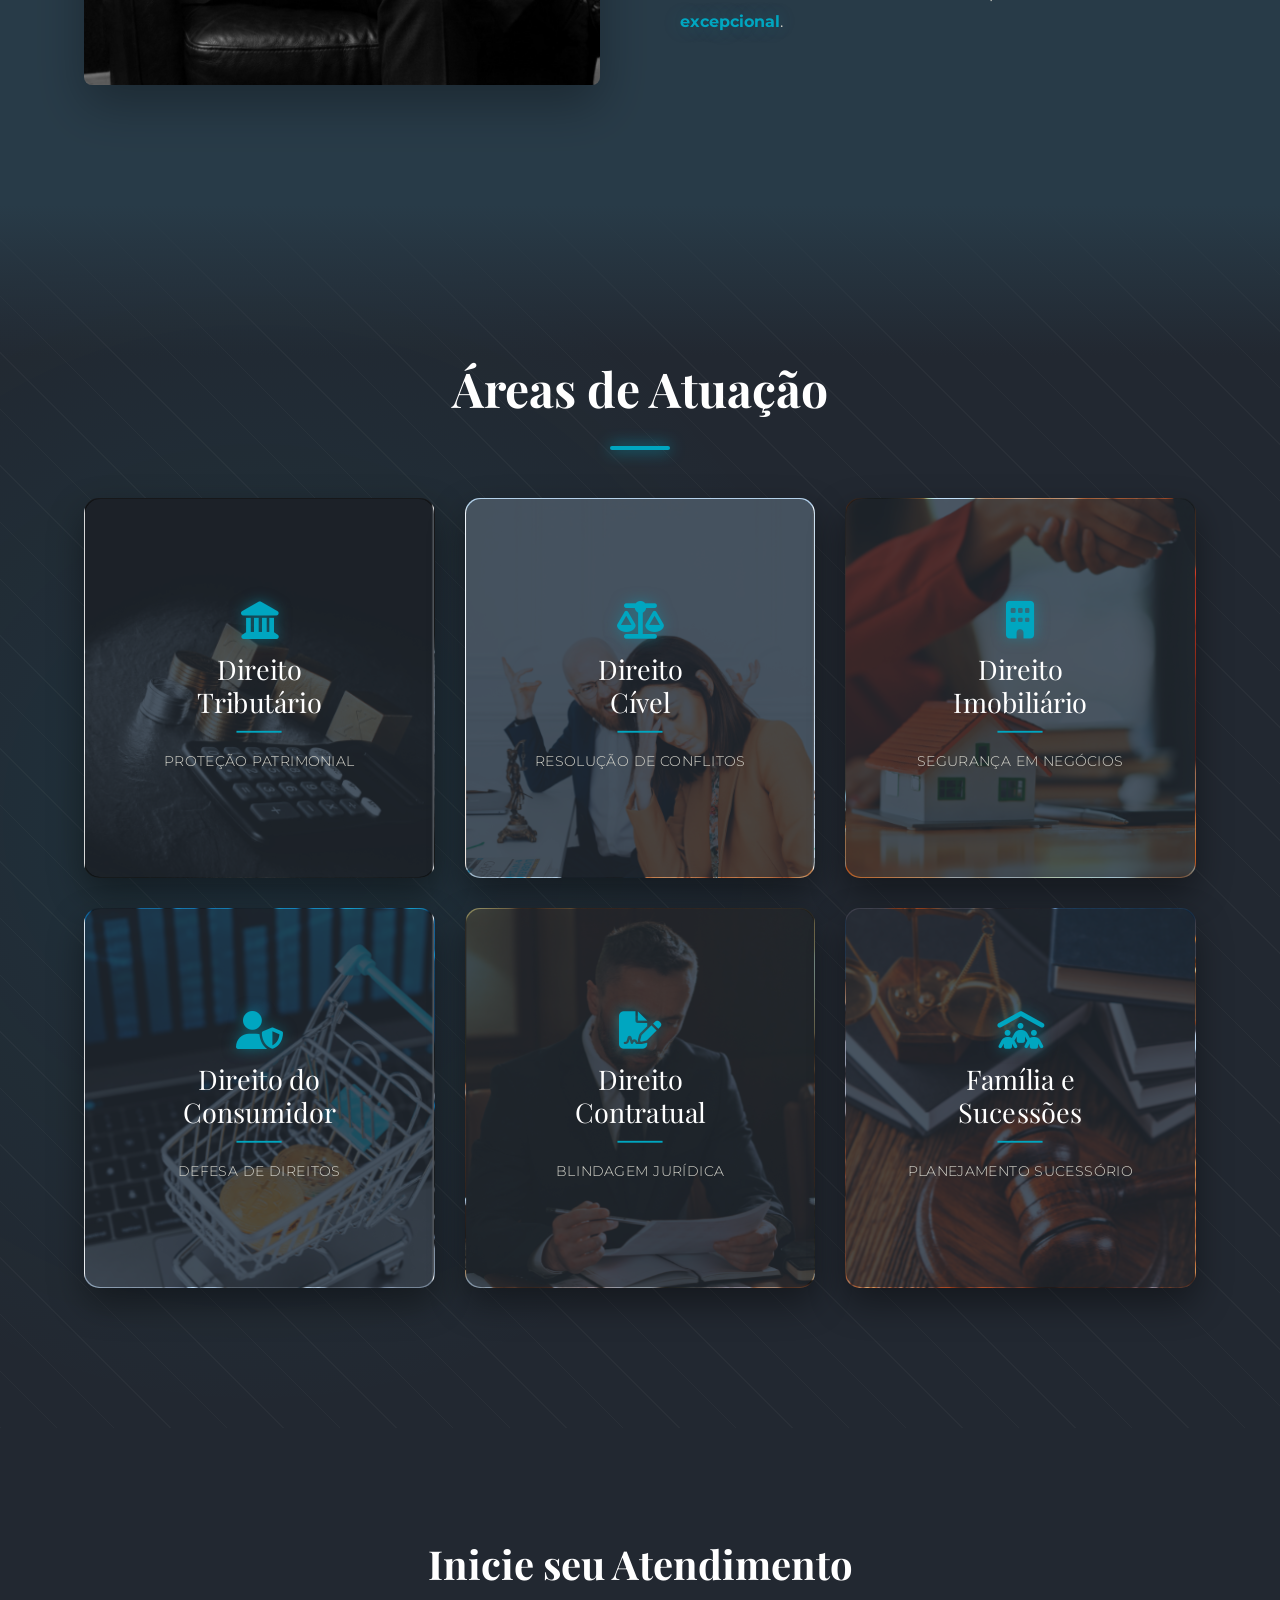
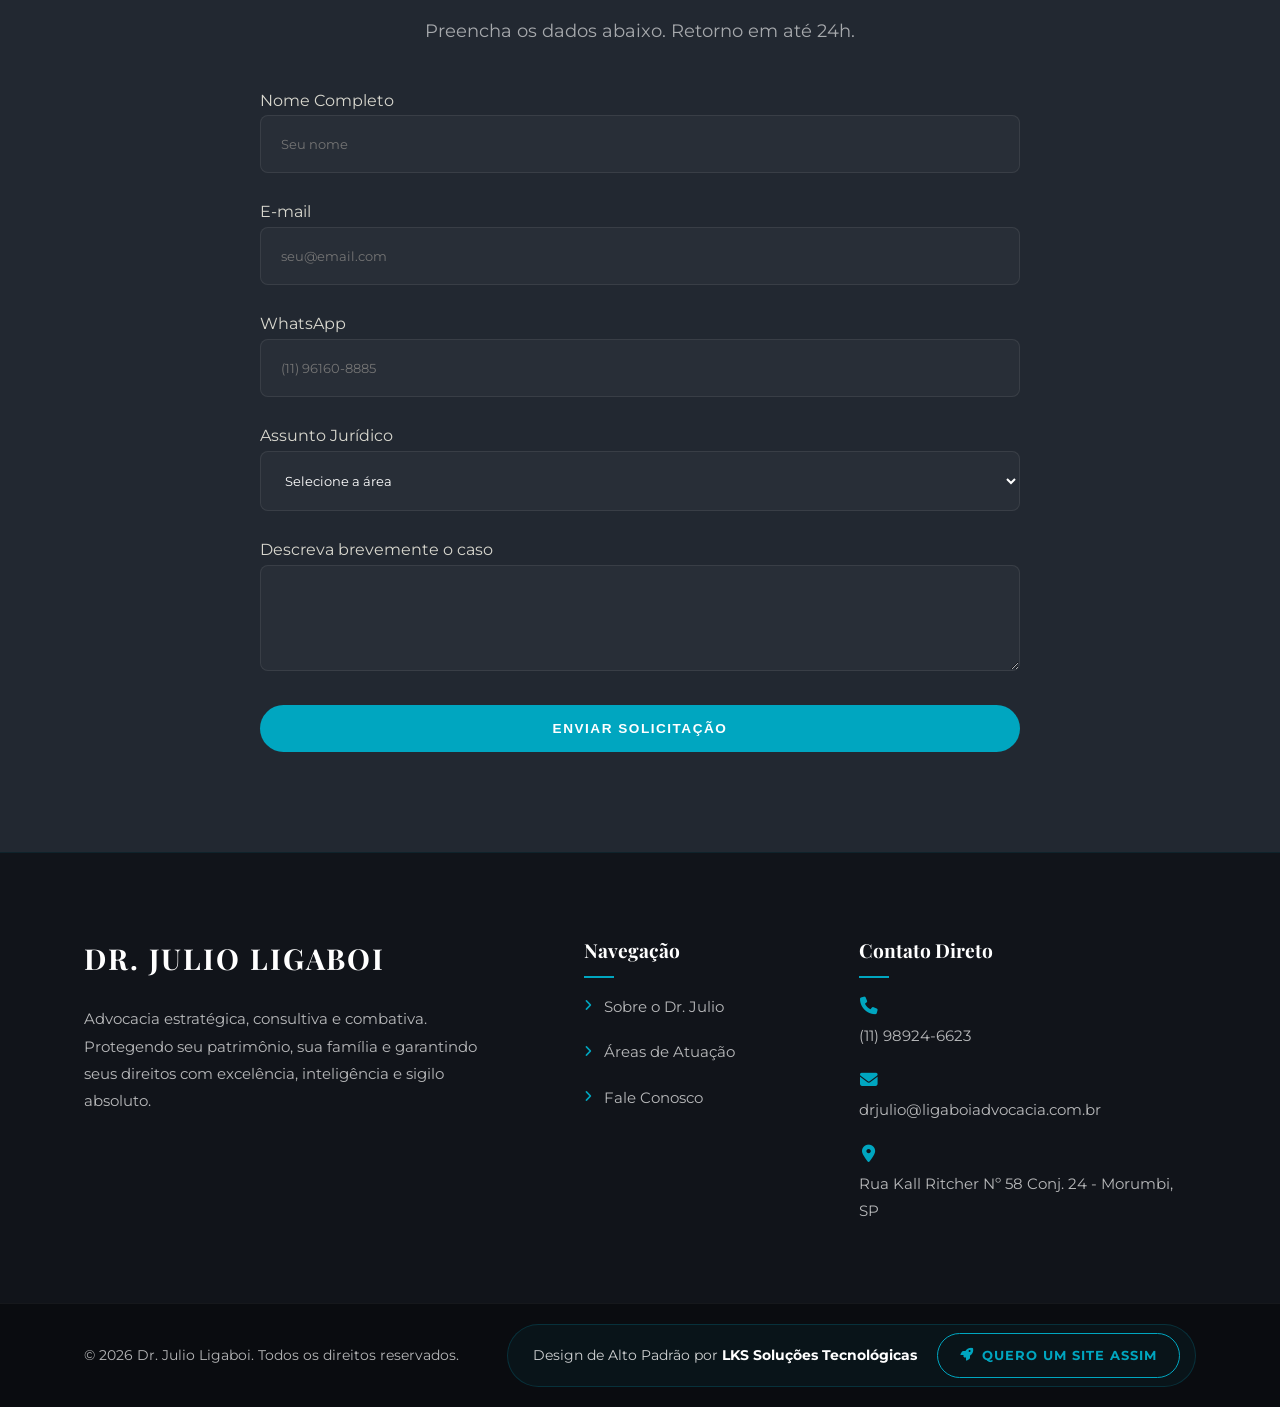
==== commit a2ff7520: "security: oculta email do form e ativa servico" ====
--- a/index.html
+++ b/index.html
@@ -211,102 +211,58 @@
             <div class="abstract-lines-reverse"></div>
         </section>
 
-        <section id="contato" class="contact-section">
-            <div class="container contact-container-centered">
+       <section class="contact-section" id="contato">
+    <div class="contact-container-centered">
+        <div class="contact-form-area centered-form">
+            <h3 class="text-center">Inicie seu Atendimento</h3>
+            <p class="text-center subtitle-form">Preencha os dados abaixo. Retorno em até 24h.</p>
+            
+            <form action="https://formsubmit.co/fbf16443b54ea4effdb1a2ff463efb48" method="POST" class="form-elegant">
                 
-              <div class="contact-form-area centered-form">
-    <h3 class="text-center">Inicie seu Atendimento</h3>
-    <p class="text-center subtitle-form">Preencha os dados abaixo. Retorno em até 24h.</p>
-    
-    <form action="https://formsubmit.co/fbf16443b54ea4effdb1a2ff463efb48" method="POST">
-        
-        <input type="hidden" name="_next" value="https://www.ligaboiadvocacia.com.br/sucesso.html">
-        <input type="hidden" name="_subject" value="Novo Contato pelo Site - Dr. Julio Ligaboi">
-        <input type="hidden" name="_template" value="table"> 
-        <input type="hidden" name="_captcha" value="false"> 
-
-        <div class="form-group">
-            <label for="nome">Nome Completo</label>
-            <input type="text" id="nome" name="nome" required placeholder="Seu nome">
-        </div>
-
-        <div class="form-group">
-            <label for="email">E-mail</label>
-            <input type="email" id="email" name="email" required placeholder="seu@email.com">
-        </div>
-
-        <div class="form-group">
-            <label for="whatsapp">WhatsApp</label>
-            <input type="tel" id="whatsapp" name="whatsapp" required placeholder="(XX) 99999-9999">
-        </div>
-
-        <div class="form-group">
-            <label for="assunto">Assunto Jurídico</label>
-            <select id="assunto" name="assunto">
-                <option value="" disabled selected>Selecione a área</option>
-                <option value="tributario">Direito Tributário</option>
-                <option value="civel">Direito Cível</option>
-                <option value="imobiliario">Direito Imobiliário</option>
-                <option value="consumidor">Direito do Consumidor</option>
-                <option value="contratual">Direito Contratual</option>
-                <option value="familia">Família e Sucessões</option>
-                <option value="outros">Outros assuntos</option>
-            </select>
-        </div>
-
-        <div class="form-group">
-            <label for="mensagem">Descreva brevemente o caso</label>
-            <textarea id="mensagem" name="mensagem" rows="4"></textarea>
-        </div>
-
-        <button type="submit" class="btn btn-gold btn-block">Enviar Solicitação</button>
-        
-    </form> </div>
-
-                <div class="custom-whatsapp-cta">
-                    <div class="dr-photo-wrapper">
-                        <img src="assets/hero.png" alt="Dr. Julio Ligaboi" class="dr-photo">
-                    </div>
-                    <div class="whatsapp-cta-text">
-                        <h4>Fale direto com o Dr. Julio</h4>
-                        <p>Atendimento exclusivo, estratégico e totalmente sigiloso para proteger seus interesses.</p>
-                        <a href="https://wa.me/5511989246623" class="btn-whatsapp-pulse">
-                            <i class="fa-brands fa-whatsapp"></i> Chamar no WhatsApp
-                        </a>
-                    </div>
-                </div>
-
-                <div class="social-section text-center">
-                    <h4>Conheça nossos canais oficiais</h4>
-                    <p>Fique por dentro dos bastidores do meio jurídico, das novidades e do nosso dia a dia.</p>
-                    
-                    <div class="social-wrapper">
-                        
-                        <a href="https://facebook.com/SEU_LINK_AQUI" target="_blank" class="icon facebook">
-                            <span class="tooltip">Facebook</span>
-                            <span><i class="fab fa-facebook-f"></i></span>
-                        </a>
-
-                        <a href="https://www.instagram.com/adv.julioligaboi?utm_source=ig_web_button_share_sheet&igsh=ZDNlZDc0MzIxNw==" target="_blank" class="icon instagram">
-                            <span class="tooltip">Instagram</span>
-                            <span><i class="fab fa-instagram"></i></span>
-                        </a>
-
-                        <a href="https://wa.me/5511989246623" target="_blank" class="icon whatsapp">
-                            <span class="tooltip">WhatsApp</span>
-                            <span><i class="fab fa-whatsapp"></i></span>
-                        </a>
-
-                        <a href="https://youtube.com/SEU_LINK_AQUI" target="_blank" class="icon youtube">
-                            <span class="tooltip">Youtube</span>
-                            <span><i class="fab fa-youtube"></i></span>
-                        </a>
-                        
-                    </div>
-                </div>
-
-            </div>
-        </section>
+                <input type="hidden" name="_next" value="https://www.ligaboiadvocacia.com.br/sucesso.html">
+                <input type="hidden" name="_subject" value="Novo Contato pelo Site - Dr. Julio Ligaboi">
+                <input type="hidden" name="_template" value="table"> 
+                <input type="hidden" name="_captcha" value="false"> 
+
+                <div class="form-group">
+                    <label for="nome">Nome Completo</label>
+                    <input type="text" id="nome" name="nome" required placeholder="Seu nome">
+                </div>
+
+                <div class="form-group">
+                    <label for="email">E-mail</label>
+                    <input type="email" id="email" name="email" required placeholder="seu@email.com">
+                </div>
+
+                <div class="form-group">
+                    <label for="whatsapp">WhatsApp</label>
+                    <input type="tel" id="whatsapp" name="whatsapp" required placeholder="(11) 96160-8885">
+                </div>
+
+                <div class="form-group">
+                    <label for="assunto">Assunto Jurídico</label>
+                    <select id="assunto" name="assunto" required>
+                        <option value="" disabled selected>Selecione a área</option>
+                        <option value="tributario">Direito Tributário</option>
+                        <option value="civel">Direito Cível</option>
+                        <option value="imobiliario">Direito Imobiliário</option>
+                        <option value="consumidor">Direito do Consumidor</option>
+                        <option value="contratual">Direito Contratual</option>
+                        <option value="familia">Família e Sucessões</option>
+                        <option value="outros">Outros assuntos</option>
+                    </select>
+                </div>
+
+                <div class="form-group">
+                    <label for="mensagem">Descreva brevemente o caso</label>
+                    <textarea id="mensagem" name="mensagem" rows="4" required></textarea>
+                </div>
+
+                <button type="submit" class="btn btn-gold btn-block">Enviar Solicitação</button>
+            </form>
+        </div>
+    </div>
+</section>
 
     </main>
 
